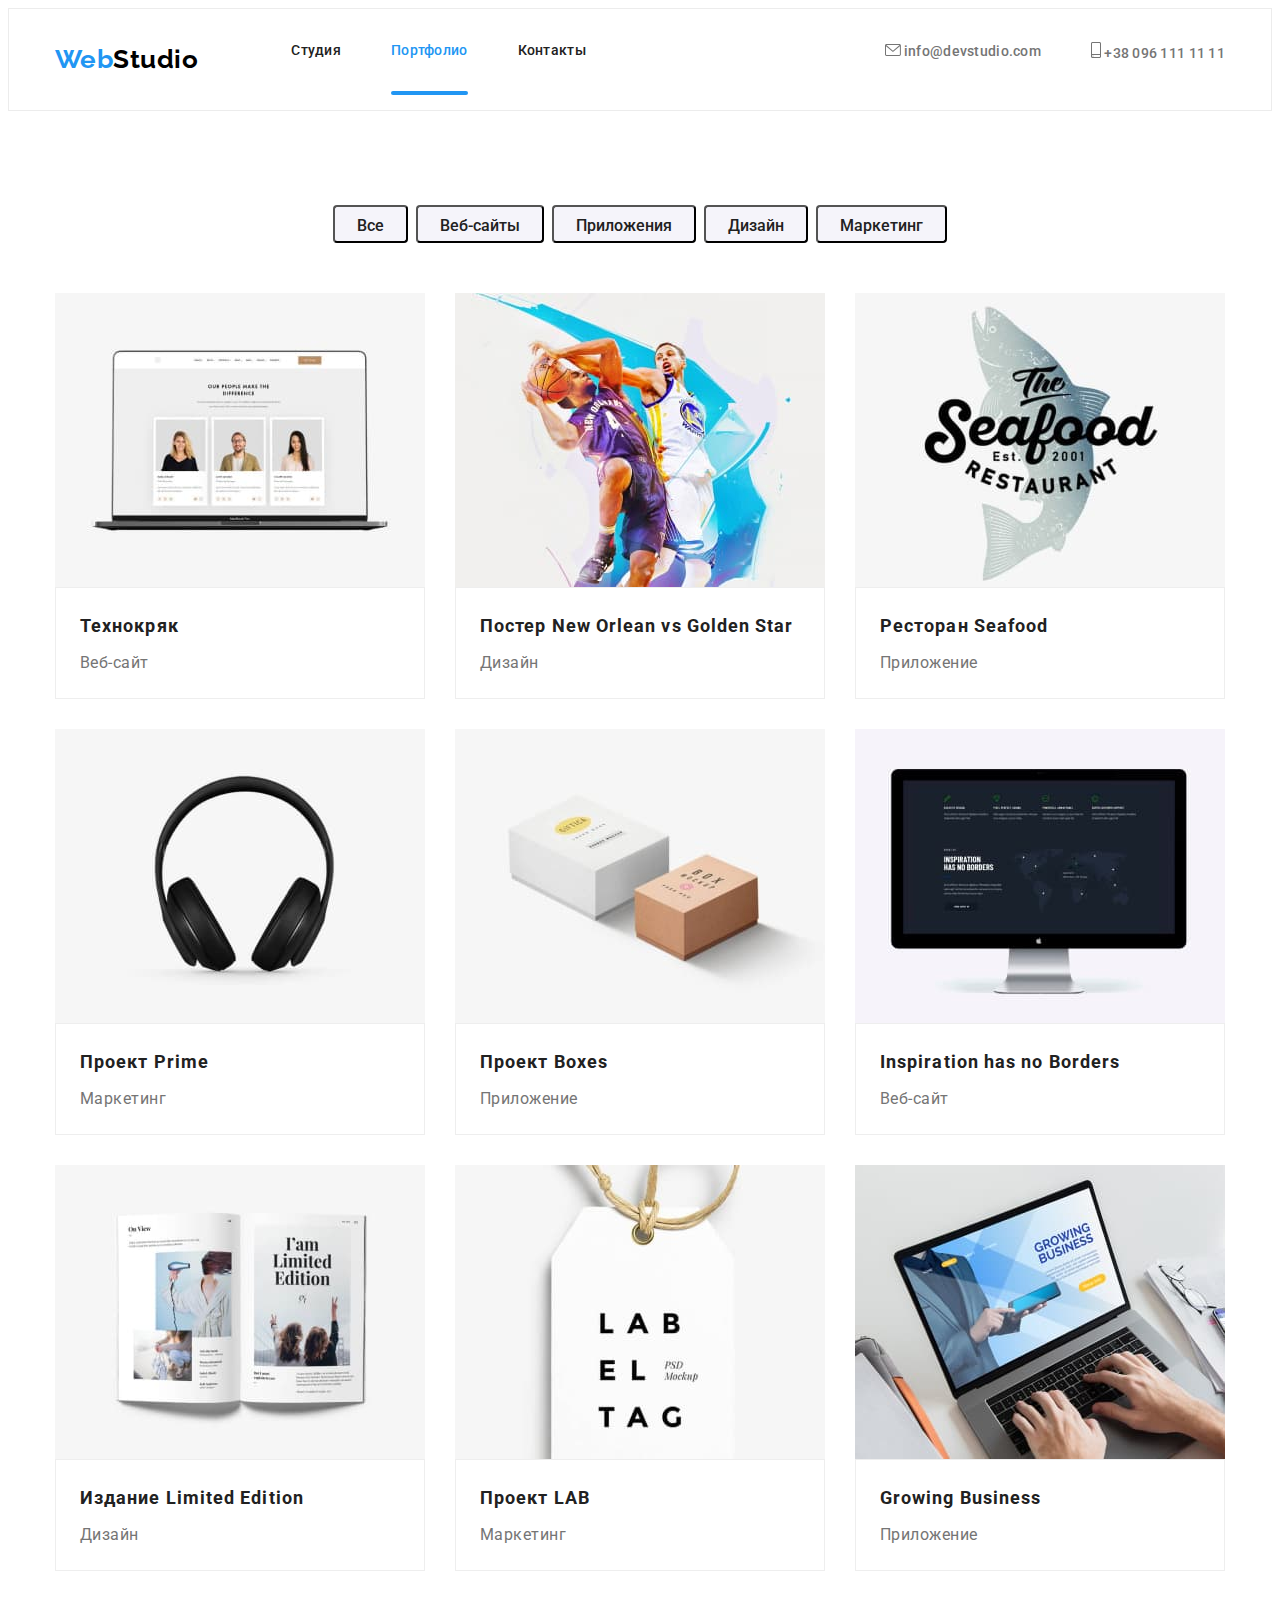
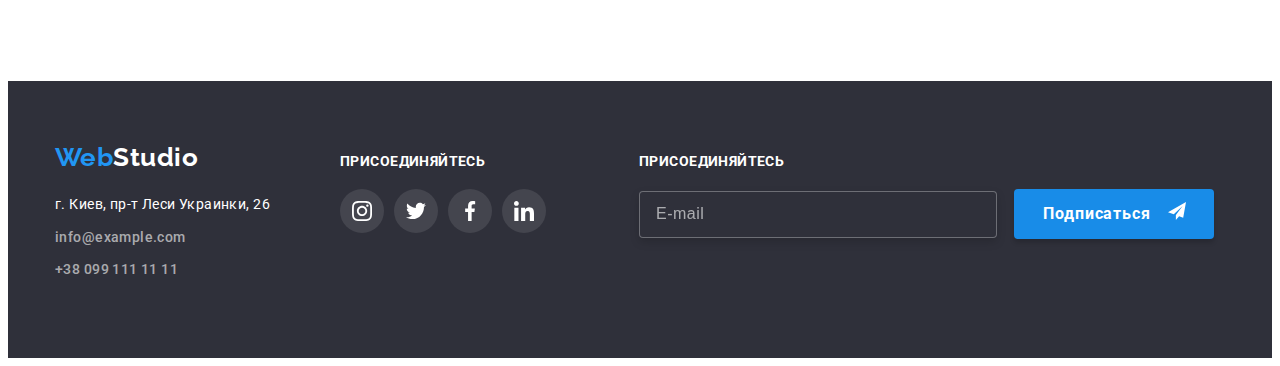
==== portfolio.html @ 5c4527e7 "Complete BEM" ====
<!DOCTYPE html>
<html lang="ru">

<head>
    <meta charset="UTF-8">
    <meta http-equiv="X-UA-Compatible" content="IE=edge">
    <meta name="viewport" content="width=device-width, initial-scale=1.0">
    <title>Shalamai homework</title>
    <link rel="preconnect" href="https://fonts.googleapis.com">
    <link rel="preconnect" href="https://fonts.gstatic.com" crossorigin>
    <link href="https://fonts.googleapis.com/css2?family=Raleway:wght@700&family=Roboto:wght@400;500;700;900&display=swap"
        rel="stylesheet">
    <link rel="stylesheet" href="https://cdnjs.cloudflare.com/ajax/libs/modern-normalize/1.1.0/modern-normalize.min.css"
        integrity="sha512-wpPYUAdjBVSE4KJnH1VR1HeZfpl1ub8YT/NKx4PuQ5NmX2tKuGu6U/JRp5y+Y8XG2tV+wKQpNHVUX03MfMFn9Q=="
        crossorigin="anonymous" referrerpolicy="no-referrer" />
    <link rel="stylesheet" href="./css/styles.css">
</head>

<body>

        <!-------------------------------------HEADER------------------------------------------>
    <header class="header">
        <div class="container main-nav">

            <a href="./index.html" class="logo">
                <span class="logo__accent">Web</span><span class="logo__second">Studio</span>
            </a>

            <nav class="navigation">
                <ul class="site-nav list">
                    <li class="site-nav__item"><a href="./index.html" class="site-nav__link">Студия</a></li>
                    <li class="site-nav__item"><a href="./portfolio.html" class="site-nav__link current">Портфолио</a></li>
                    <li class="site-nav__item"><a href="" class="site-nav__link">Контакты</a></li>
                </ul>
            </nav>

            <div class="contact-block">
                <ul class="contacts list">
                    <li class="site-nav__item">
                        <a href="mailto:info@devstudio.com" class="contacts__link">
                            <svg class="contacts__icon" width="16" height="12">
                                <use href="./images/icons.svg#icon-email"></use>
                            </svg>
                            info@devstudio.com
                        </a>
                    </li>
                    <li class="site-nav__item">
                        <a href="tel:+380961111111" class="contacts__link">
                            <svg class="contacts__icon" width="10" height="16">
                                <use href="./images/icons.svg#icon-smartphone"></use>
                            </svg>
                            +38 096 111 11 11
                        </a>
                    </li>
                </ul>
            </div>
        </div>
    </header>

    <main>

        <!-----------------------------------PORTFOLIO--------------------------------------->

        <section class="potfolio">
            <div class="container">

        <!-------------------------------------FILTER------------------------------------------>

                <h1 class="filter-title">Фильтр</h1>

                <ul class="filter list">
                    <li class="filter__item"><button type="button" class="filter__btn">Все</button></li>
                    <li class="filter__item"><button type="button" class="filter__btn">Веб-сайты</button></li>
                    <li class="filter__item"><button type="button" class="filter__btn">Приложения</button></li>
                    <li class="filter__item"><button type="button" class="filter__btn">Дизайн</button></li>
                    <li class="filter__item"><button type="button" class="filter__btn">Маркетинг</button></li>
                </ul>

        <!-----------------------------------PROJECTS-------------------------------------->

                <ul class="project list">
                    <li class="project-item">
                        <div class="project-item__thumb">
                            <img src="./images/techno.jpg" alt="Открытый ноутбук" width="370">
                            <p class="project-item__overlay">
                                Технокряк это современная площадка распространения коронавируса. Компании используют эту платформу для цифрового
                                шпионажа и атак на защищённые сервера конкурентов.
                            </p>
                        </div>
                        <div class="project-item__description">
                            <h2 class="project-item__title">Технокряк</h2>
                            <p class="project-item__name">Веб-сайт</p>
                        </div>
                    </li>
                    <li class="project-item">
                        <div class="project-item__thumb">
                            <a href="" class="project-link">
                                <img src="./images/neworlean.jpg" alt="Два человека играют в баскетбол" width="370">
                            </a>
                            <div class="project-item__overlay">
                                Технокряк это современная площадка распространения коронавируса. Компании используют эту платформу для
                                цифрового
                                шпионажа и атак на защищённые сервера конкурентов.
                            </div>
                        </div>
                        <div class="project-item__description">
                            <h2 class="project-item__title">Постер New Orlean vs Golden Star</h2>
                            <p class="project-item__name">Дизайн</p>
                        </div>
                    </li>
                    <li class="project-item">
                        <div class="project-item__thumb">
                            <a href="" class="project-link">
                                <img src="./images/seafood.jpg" alt="Логотип ресторана" width="370">
                            </a>
                            <div class="project-item__overlay">
                                Технокряк это современная площадка распространения коронавируса. Компании используют эту платформу для
                                цифрового
                                шпионажа и атак на защищённые сервера конкурентов.
                            </div>
                        </div>
                        <div class="project-item__description">
                            <h2 class="project-item__title">Ресторан Seafood</h2>
                            <p class="project-item__name">Приложение</p>
                        </div>
                    </li>
                    <li class="project-item">
                        <div class="project-item__thumb">
                            <a href="" class="project-link">
                                <img src="./images/prime.jpg" alt="Черные наушники" width="370">
                            </a>
                            <div class="project-item__overlay">
                                Технокряк это современная площадка распространения коронавируса. Компании используют эту платформу для
                                цифрового
                                шпионажа и атак на защищённые сервера конкурентов.
                            </div>
                        </div>
                        <div class="project-item__description">
                            <h2 class="project-item__title">Проект Prime</h2>
                            <p class="project-item__name">Маркетинг</p>
                        </div>
                    </li>
                    <li class="project-item">
                        <div class="project-item__thumb">
                            <a href="" class="project-link">
                                <img src="./images/boxes.jpg" alt="Две коробки" width="370">
                            </a>
                            <div class="project-item__overlay">
                                Технокряк это современная площадка распространения коронавируса. Компании используют эту платформу для
                                цифрового
                                шпионажа и атак на защищённые сервера конкурентов.
                            </div>
                        </div>
                        <div class="project-item__description">
                            <h2 class="project-item__title">Проект Boxes</h2>
                            <p class="project-item__name">Приложение</p>
                        </div>
                    </li>
                    <li class="project-item">
                        <div class="project-item__thumb">
                            <a href="" class="project-link">
                                <img src="./images/borders.jpg" alt="Экран монитора" width="370">
                            </a>
                            <div class="project-item__overlay">
                                Технокряк это современная площадка распространения коронавируса. Компании используют эту платформу для
                                цифрового
                                шпионажа и атак на защищённые сервера конкурентов.
                            </div>
                        </div>
                        <div class="project-item__description">
                            <h2 class="project-item__title">Inspiration has no Borders</h2>
                            <p class="project-item__name">Веб-сайт</p>
                        </div>
                    </li>
                    <li class="project-item">
                        <div class="project-item__thumb">
                            <a href="" class="project-link">
                                <img src="./images/edition.jpg" alt="Открытый журнал" width="370">
                            </a>
                            <div class="project-item__overlay">
                                Технокряк это современная площадка распространения коронавируса. Компании используют эту платформу для
                                цифрового
                                шпионажа и атак на защищённые сервера конкурентов.
                            </div>
                        </div>
                        <div class="project-item__description">
                            <h2 class="project-item__title">Издание Limited Edition</h2>
                            <p class="project-item__name">Дизайн</p>
                        </div>
                    </li>
                    <li class="project-item">
                        <div class="project-item__thumb">
                            <a href="" class="project-link">
                                <img src="./images/lab.jpg" alt="Бумажная бирка с логотипом" width="370">
                            </a>
                            <div class="project-item__overlay">
                                Технокряк это современная площадка распространения коронавируса. Компании используют эту платформу для
                                цифрового
                                шпионажа и атак на защищённые сервера конкурентов.
                            </div>
                        </div>
                        <div class="project-item__description">
                            <h2 class="project-item__title">Проект LAB</h2>
                            <p class="project-item__name">Маркетинг</p>
                        </div>
                    </li>
                    <li class="project-item">
                        <div class="project-item__thumb">
                            <a href="" class="project-link">
                                <img src="./images/business.jpg" alt="Человек набирает текст на ноутбуке" width="370">
                            </a>
                            <div class="project-item__overlay">
                                Технокряк это современная площадка распространения коронавируса. Компании используют эту платформу для
                                цифрового
                                шпионажа и атак на защищённые сервера конкурентов.
                            </div>
                        </div>
                        <div class="project-item__description">
                            <h2 class="project-item__title">Growing Business</h2>
                            <p class="project-item__name">Приложение</p>
                        </div>
                    </li>
                </ul>
            </div>
        </section>

    </main>

    <!-----------------------------------FOOTER--------------------------------------->

        <footer class="footer">

            <div class="container footer-box">
                <div>
                    <a href="./index.html" class="logo">
                        <span class="logo__accent">Web</span><span class="logo__footer">Studio</span>
                    </a>

                    <address>
                        <ul class="footer-nav list">
                            <li class="address-link">
                                <a href="г.Киев,пр-тЛесиУкраинки,26" class="link-office">г. Киев, пр-т Леси Украинки, 26</a>
                            </li>
                            <li class="address-link">
                                <a href="info@example.com" class="link-contact">info@example.com</a>
                            </li>
                            <li class="address-link">
                                <a href="+380991111111" class="link-contact">+38 099 111 11 11</a>
                            </li>
                        </ul>
                    </address>
                </div>

                <div class="footer-link">
                    <h4 class="footer-text">Присоединяйтесь</h4>
                    <ul class="footer-social list">
                        <li class="footer-social__item">
                            <a href="instagram" class="footer-social__link">
                                <svg class="icon-social" width="20" height="20">
                                    <use href="./images/icons.svg#icon-instagram"></use>
                                </svg>
                            </a>
                        </li>
                        <li class="footer-social__item">
                            <a href="twitter" class="footer-social__link">
                                <svg class="footer-icon-social" width="20" height="20">
                                    <use href="./images/icons.svg#icon-twitter"></use>
                                </svg>
                            </a>
                        </li>
                        <li class="footer-social__item">
                            <a href="facebook" class="footer-social__link">
                                <svg class="footer-icon-social" width="20" height="20">
                                    <use href="./images/icons.svg#icon-facebook"></use>
                                </svg>
                            </a>
                        </li>
                        <li class="footer-social__item">
                            <a href="linkedin" class="footer-social__link">
                                <svg class="footer-icon-social" width="20" height="20">
                                    <use href="./images/icons.svg#icon-linkedin"></use>
                                </svg>
                            </a>
                        </li>
                    </ul>
                </div>
                <div class="subscribe">
                    <h4 class="footer-text">Присоединяйтесь</h4>
                    <form class="footer-form">
                        <div class="footer-field">
                            <label class="footer-label" for="user-check-email"></label>
                            <div class="footer-input-wrapper">
                                <input type="text" class="footer-input" name="user-check-email" placeholder="E-mail" required
                                    minlength="5" title="" id="user-check-email">


                                <input type="submit" value="Подписаться" class="footer-btn" name="icon-footer">
                                <svg class="footer-icon" width="18" height="18">
                                    <use href="./images/icons.svg#icon-plane"></use>
                                </svg>
                            </div>
                        </div>
                    </form>
                </div>
            </div>
        </footer>
    </body>

    </html>
---- css/styles.css ----
:root {
    --primary-text-color: #757575;
    --title-text-color  : #212121;
    --accent-color      : #2196F3;
    --primary-bg-color  : #FFFFFF;
    --fill-color        : #2F303A;
    --logo-color-header : #000000;
    --logo-color-footer : #FFFFFF;
    --hero-text-color   : #FFFFFF;
    --button-text-color : #FFFFFF;
    --potfolio-bg-color : #F5F4FA;
}

a, a:visited {
    -webkit-transition: 1s ease-in-out;
       -moz-transition: 1s ease-in-out;
        -ms-transition: 1s ease-in-out;
         -o-transition: 1s ease-in-out;
            transition: 1s ease-in-out;
}

a:hover, a:active {
    -webkit-transition: 1s ease-in-out;
       -moz-transition: 1s ease-in-out;
        -ms-transition: 1s ease-in-out;
         -o-transition: 1s ease-in-out;
            transition: 1s ease-in-out;
}

html {
    box-sizing: border-box;
}

*,
*::before,
::after {
    box-sizing: inherit;
}

body {
    background-color: var(--primary-bg-color);
    color           : var(--primary-text-color);

    font-family   : Roboto, sans-serif;
    letter-spacing: 0.03em;
}

.container {
    width        : 1200px;
    padding-left : 15px;
    padding-right: 15px;
    margin-left  : auto;
    margin-right : auto;
}

.list {
    list-style   : none;
    margin-top   : 0;
}



.visually-hidden {
    position   : absolute;
    white-space: nowrap;
    width      : 1px;
    height     : 1px;
    overflow   : hidden;
    border     : 0;
    padding    : 0;
    clip       : rect(0 0 0 0);
    clip-path  : inset(50%);
    margin     : -1px;
}

/*---------------------------------LOGO------------------------------------*/

.logo {
    font-family    : Raleway, sans-serif;
    font-weight    : bold;
    font-size      : 26px;
    line-height    : 1.19;
    text-decoration: none;
}

.logo__accent {
    color: var(--accent-color);
}

.logo__second {
    color: var(--logo-color-header);
}

.logo__footer {
    color: var(--logo-color-footer);
}

/*---------------------------------HEADER-------------------------------------*/

.header {
    padding-top   : 24px;
    padding-bottom: 25px;

    border: 1px solid #ECECEC;
}

.main-nav {
    display    : flex;
    align-items: center;
}

.site-nav {
    display     : flex;
    padding-left: 93px;
}

.site-nav__item {
    position: relative;
}

.current::after {
    content : '';
    position: absolute;
    left    : 0;
    bottom  : -26px;

    display      : block;
    width        : 100%;
    height       : 4px;
    border-radius: 2px;

    background: var(--accent-color);
}

.current-link::after:hover,
.current-link::after:hover {
    background: #2196F3;
}
.site-nav__item:not(:last-child) {
    margin-right: 50px;
}

.site-nav .site-nav__link {
    display        : flex;
    padding-top    : 10px;
    padding-bottom : 10px;
    color          : var(--title-text-color);
    font-weight    : 500;
    font-size      : 14px;
    line-height    : 1.14;
    letter-spacing : 0.02em;
    text-decoration: none;

    transition: color 250ms cubic-bezier(0.4, 0, 0.2, 1);
}

.site-nav .site-nav__link:hover,
.site-nav .site-nav__link:focus {
    color: var(--accent-color);
}

.site-nav .site-nav__link.current {
    color: var(--accent-color);
}

.contact-block {
    display    : flex;
    margin-left: auto;
}

.contacts {
    display    : flex;
    margin-left: auto;
    align-items: center;
    justify-content: center;
}

.contacts .site-nav__item:not(:last-child) {
    margin-right: 50px;
}

.site-nav__item {
    position: relative;
}

.contacts,
.contacts__link,
.link-contact {
    color          : var(--primary-text-color);
    fill           : var(--primary-text-color);
    font-weight    : 500;
    font-size      : 14px;
    line-height    : 1.14;
    letter-spacing : 0.02em;
    text-decoration: none;

    transition: fill 250ms cubic-bezier(0.4, 0, 0.2, 1),
        color 250ms cubic-bezier(0.4, 0, 0.2, 1);
}

.contacts .contacts__link:hover,
.contacts .contacts__link:focus,
.footer-nav .link-contact:hover,
.footer-nav .link-contact:focus,
.footer-nav .link-office:hover,
.footer-nav .link-office:focus {
    color: var(--accent-color);
    fill : var(--accent-color);
}

.icontacts__icon {
    margin-right: 10px;
}

/*---------------------------------FOOTER-------------------------------------*/

.footer {
    background-color: var(--fill-color);
    padding-top     : 60px;
    padding-bottom  : 60px;
}

.footer-box {
    display    : flex;
    align-items: center;
    align-items: baseline;
}

.footer-nav {
    padding-top : 20px;
    padding-left: 0;
}

.footer-nav .address-link:not(:last-child) {
    margin-bottom: 9px;
}

.link-office {
    color          : var(--logo-color-footer);
    text-decoration: none;
    font-size      : 14px;
    line-height    : 1.71;
    letter-spacing : 0.03em;
    font-style     : normal;
}

.footer-nav .link-contact {
    color          : rgba(255, 255, 255, 0.6);
    text-decoration: none;
    font-size      : 14px;
    line-height    : 1.71;
    letter-spacing : 0.03em;
    font-style     : normal;
}

/* ------------------------------SOCIAL------------------------------------- */

.footer-link {
    margin-left: 70px;
}

.footer-text {
    font-size     : 14px;
    line-height   : 1.143;
    letter-spacing: 0.03em;
    text-transform: uppercase;
    margin-top    : 12px;
    margin-bottom : 20px;

    color: var(--hero-text-color);
}

.footer-social {
    display        : flex;
    justify-content: center;
    padding-left   : 0;
    margin-top     : 16px;
}

.footer-social__item:not(:last-child) {
    margin-right: 10px;
}

.footer-social .footer-social__link {
    display        : flex;
    height         : 44px;
    width          : 44px;
    border-radius  : 50%;
    align-items    : center;
    justify-content: center;
    fill           : var(--primary-bg-color);
    background     : rgba(255, 255, 255, 0.1);

    transition:
        background-color 250ms cubic-bezier(0.4, 0, 0.2, 1);
}

.footer-social .footer-social__link:hover,
.footer-social .footer-social__link:focus {
    background-color: var(--accent-color);
}

/* ------------------------------------------------------------------------- */

.subscribe {
    margin-left: 93px;
}

.footer-text {
    font-size     : 14px;
    line-height   : 1.143;
    letter-spacing: 0.03em;
    text-transform: uppercase;
    margin-top    : 12px;
    margin-bottom : 20px;

    color: var(--hero-text-color);
}

.footer-input-wrapper {
    position: relative;
}

.footer-input {
    width  : 358px;
    padding: 15px 16px;
    color  : var(--logo-color-footer);

    border       : 1px solid rgba(255, 255, 255, 0.3);
    box-sizing   : border-box;
    filter       : drop-shadow(0px 4px 4px rgba(0, 0, 0, 0.15));
    border-radius: 4px;

    background: var(--fill-color);
}

.footer-input::placeholder {
    font-size  : 16px;
    line-height: 1.25;

    align-items   : center;
    letter-spacing: 0.03em;

    color: rgba(255, 255, 255, 0.6);
}

.footer-icon {
    position: absolute;
    top     : 13px;
    right   : 28px;
}

.footer-btn {
    color           : var(--button-text-color);
    background-color: #188CE8;
    cursor          : pointer;
    font-family     : inherit;
    margin-left     : 12px;
    padding-left    : 29px;
    padding-right   : 62px;

    font-weight   : bold;
    font-size     : 16px;
    line-height   : 1.87;
    letter-spacing: 0.06em;

    width        : 200px;
    height       : 50px;
    box-shadow   : 0px 4px 4px rgba(0, 0, 0, 0.15);
    border-radius: 4px;
    border       : none;

    transition: color 250ms cubic-bezier(0.4, 0, 0.2, 1);
}

/* ---------------------------MODAL------------------------------------ */

.modal-section {
    position : absolute;
    top      : 50%;
    left     : 50%;
    transform: translate(-50%, -50%);

    height : 581px;
    width  : 528px;
    padding: 40px;

    box-shadow:
        0px 1px 3px rgba(0, 0, 0, 0.12),
        0px 1px 1px rgba(0, 0, 0, 0.14),
        0px 2px 1px rgba(0, 0, 0, 0.2);
    border-radius: 4px;

    background-color: var(--primary-bg-color);
}

.modal-close {
    position        : absolute;
    display         : flex;
    justify-content : center;
    align-items     : center;
    top             : 10px;
    right           : 10px;
    border          : 1px solid #999999;
    border-radius   : 50%;
    background-color: transparent;
    width           : 30px;
    height          : 30px;
    cursor          : pointer;

    -webkit-transition: 1s ease-in-out;
    -moz-transition   : 1s ease-in-out;
    -ms-transition    : 1s ease-in-out;
    -o-transition     : 1s ease-in-out;
    transition        : 1s ease-in-out;
}

.modal-close:hover .modal-close__icon {
    fill              : var(--accent-color);
    -webkit-transition: 250ms ease-in-out;
    -moz-transition   : 250ms ease-in-out;
    -ms-transition    : 250ms ease-in-out;
    -o-transition     : 250ms ease-in-out;
    transition        : 250ms ease-in-out;
}

.modal-close__icon {
    fill              : var(--logo-color-header);
    -webkit-transition: 250ms ease-in-out;
    -moz-transition   : 250ms ease-in-out;
    -ms-transition    : 250ms ease-in-out;
    -o-transition     : 250ms ease-in-out;
    transition        : 250ms ease-in-out;
}

.modal-title {
    font-weight   : bold;
    font-size     : 20px;
    line-height   : 1.15;
    text-align    : center;
    letter-spacing: 0.03em;
    margin        : 0 0 12px 0;

    color: var(--title-text-color);
}

.modal {
    margin-bottom: 10px;
}

.modal__label {
    display      : block;
    margin-bottom: 4px;

    font-size     : 12px;
    line-height   : 1.17;
    letter-spacing: 0.01em;
    color         : var(--primary-text-color);
}

.modal__wrapper {
    position: relative;
}

.modal__input {
    width        : 100%;
    height       : 40px;
    padding-left : 42px;
    padding-right: 10px;

    border       : 1px solid rgba(33, 33, 33, 0.2);
    box-sizing   : border-box;
    border-radius: 4px;

    background-color: transparent;

    cursor: pointer;
}

.modal__input::placeholder {
    font-size     : 12px;
    line-height   : 1.17;
    letter-spacing: 0.01em;
    color         : rgba(117, 117, 117, 0.5);
}

.modal__input:focus {
    border-color: var(--accent-color);
}

.modal__input:focus+.modal__icon {
    fill: var(--accent-color);
}

.modal__icon {
    position : absolute;
    left     : 12px;
    top      : 50%;
    transform: translateY(-50%);
    fill     : var(--title-text-color);
    cursor   : pointer;
}

.modal__textarea {
    width  : 100%;
    height : 120px;
    padding: 12px 16px;
    resize : none;
    outline: none;

    border       : 1px solid rgba(33, 33, 33, 0.2);
    border-radius: 4px;
}

.modal__check {
    position: relative;
    display : block;
    width   : 0;
    height  : 0;
}

.modal__check::before {
    content : '';
    position: absolute;
    width   : 20px;
    height  : 20px;
    display : block;
    cursor  : pointer;

    border       : 1px solid #888888;
    border-radius: 3px;
}

.modal__check:checked::before {
    background: #2196F3 url(../images/checked.svg) center no-repeat;

}

.mmodal__check:checked+.modal__text span {
    background-color: var(--accent-color);
    border          : none;
}

.modal__check:checked+.modal__text svg {
    fill: #ffffff;
}

.modal__text {
    cursor     : pointer;
    font-size  : 14px;
    line-height: 1.71px;

    letter-spacing: 0.03em;

    color: var(--primary-text-color);
}

.modal__text {
    position    : relative;
    display     : block;
    line-height : 20px;
    padding-left: 40px;
    font-size   : 14px;
    color       : #999999;
}

.modal__text span {
    width          : 15px;
    height         : 15px;
    border         : 2px solid #303030;
    border-radius  : 2px;
    margin-right   : 5px;
    display        : flex;
    align-items    : center;
    justify-content: center;
}

.modal__agreement {
    color                : var(--accent-color);
    text-decoration-color: none;
}

.check-btn {
    margin-top: 16px;
}

/* -----------------------------------HERO---------------------------------------*/

.hero {
    background-color: var(--fill-color);
    align-items     : center;
    justify-items   : center;
    padding-top     : 200px;
    padding-bottom  : 200px;
}

.main-background {
    height      : 600px;
    max-width   : 1600px;
    margin-right: auto;
    margin-left : auto;

    background-repeat  : no-repeat;
    background-position: center;
    background-size    : cover;
    background-image   : linear-gradient(rgba(47, 48, 58, 0.4),
            rgba(47, 48, 58, 0.4)), url(../images/hero.jpg);
}

.hero-title {
    text-align   : center;
    margin-top   : 0;
    margin-bottom: 30px;
    margin-left  : auto;
    margin-right : auto;
    max-width    : 696px;


    color         : var(--hero-text-color);
    font-weight   : 900;
    font-size     : 44px;
    line-height   : 1.36;
    letter-spacing: 0.06em;
    text-transform: uppercase;
}

.main-btn {
    display         : flex;
    justify-content : center;
    align-items     : center;
    color           : var(--button-text-color);
    background-color: #188CE8;
    cursor          : pointer;
    font-family     : inherit;

    margin: 0 auto;


    font-weight   : bold;
    font-size     : 16px;
    line-height   : 1.87;
    letter-spacing: 0.06em;

    width        : 200px;
    height       : 50px;
    box-shadow   : 0px 4px 4px rgba(0, 0, 0, 0.15);
    border-radius: 4px;
    border       : none;

    transition:
        color 250ms cubic-bezier(0.4, 0, 0.2, 1);
}

.hero .main-btn:hover,
.hero .main-btn:focus {
    color: var(--primary-bg-color);
}

.backdrop {
    position        : fixed;
    top             : 0;
    left            : 0;
    width           : 100%;
    height          : 100%;
    background-color: rgba(0, 0, 0, 0.2);

    opacity   : 1;
    transition: opacity 250ms cubic-bezier(0.4, 0, 0.2, 1);
}

.backdrop.is-hidden {
    opacity       : 0;
    pointer-events: none;
}

/* --------------------------FEATURES-----------------------------------*/

.featurs {
    padding-top: 94px;
}

.feature {
    display     : flex;
    padding-left: 0;
}

.feature__list {
    width: 270px;
}

.feature__list:not(:last-child) {
    margin-right: 30px;
}

.feature__link {
    display        : flex;
    align-items    : center;
    justify-content: center;
    margin-bottom  : 30px;
    background     : #F5F4FA;
    border-radius  : 4px;
    height         : 120px;
    width          : 270px;
}

.feature__icon {
    height: 70px;
    width : 70px;
}

.featur-title {
    margin-top    : 0;
    margin-bottom : 10px;
    color         : var(--title-text-color);
    font-weight   : bold;
    font-size     : 14px;
    line-height   : 1.14;
    text-transform: uppercase;
}

.featur-text {
    font-size     : 14px;
    line-height   : 1.71;
    letter-spacing: 0.03em;
    color         : var(--primary-text-color);
}

/*-------------------------------WORKS---------------------------------*/

.main-project {
    padding-top   : 94px;
    padding-bottom: 94px;
}

.section-title {
    color      : var(--title-text-color);
    font-weight: bold;
    font-size  : 36px;
    line-height: 1.16;
    margin-top   : 0;
    margin-bottom: 50px;
    text-align : center;
}

.works {
    display        : flex;
    justify-content: center;
    padding-left   : 0;
    padding-right  : 0;
    margin-right   : 0;
}

.works__link {
    position   : relative;
    align-items: center;
}

.works .works__link:not(:last-child) {
    margin-right: 30px;
}

.works__text {
    position: absolute;
    width   : 100%;
    height  : 70px;
    left    : 0;
    bottom  : 0;

    background: rgba(47, 48, 58, 0.8);
}

.works__text__title {
    font-weight  : bold;
    font-size    : 14px;
    line-height  : 1.142;
    letter-spacing: 0.03em;
    text-align   : center;
    margin-top   : 27px;
    margin-bottom: 27px;

    text-transform: uppercase;
    color: var(--logo-color-footer);
}

/*-------------------------------TEAM------------------------------------*/

.team-section {
    background-color: var(--potfolio-bg-color);
    padding-top     : 94px;
    padding-bottom  : 94px;
}

.team-title {
    color        : var(--title-text-color);
    font-weight  : bold;
    font-size    : 36px;
    line-height  : 1.16;
    text-align   : center;
    margin-top   : 0;
    margin-bottom: 50px;
}

.team {
    display        : flex;
    justify-content: center;
    padding-left   : 0;
    padding-right  : 0;
    margin-left    : 0;
    margin-right   : 0;
}

.team__member {
    background-color: var(--primary-bg-color);
    box-shadow      : 0px 1px 3px rgba(0, 0, 0, 0.12),
        0px 1px 1px rgba(0, 0, 0, 0.14),
        0px 2px 1px rgba(0, 0, 0, 0.2);
    border-radius: 0px 0px 4px 4px;
}

.team__item {
    text-align    : center;
    padding-top   : 30px;
    padding-bottom: 30px;
}

.team .team__member:not(:last-child) {
    margin-right: 30px;
}

.name {
    margin-top   : 0;
    margin-bottom: 10px;


    color      : var(--title-text-color);
    font-weight: 500;
    font-size  : 16px;
    line-height: 1.87;
}

.position {
    padding-bottom: 0;
    margin-top    : 0;
    margin-bottom : 0;
    color         : var(--primary-text-color);
    font-size     : 16px;
    line-height   : 1.87;
}

/* ----------------------------SOCIAL LINK------------------------------ */

.social {
    display        : flex;
    justify-content: center;
    padding-left   : 0;
    margin-top     : 16px;
}

.social .social-item__link {
    display        : flex;
    height         : 44px;
    width          : 44px;
    border-radius  : 50%;
    align-items    : center;
    justify-content: center;
    fill           : #AFB1B8;

    transition: fill 250ms cubic-bezier(0.4, 0, 0.2, 1),
        background-color 250ms cubic-bezier(0.4, 0, 0.2, 1);
}

.social-item:not(:last-child) {
    margin-right: 10px;
}


.social .social-item__link:hover,
.social .social-item__link:focus {
    background-color: var(--accent-color);
    fill            : var(--primary-bg-color);

    opacity: 1;
}

/*--------------------------------CLIENTS---------------------------------*/

.client-section {
    padding-top   : 94px;
    padding-bottom: 94px;
}

.client-list {
    display        : flex;
    justify-content: center;
    padding-left   : 0;
    margin-top     : 16px;
}

.client-list__item:not(:last-child) {
    margin-right: 30px;
}

.client-list__link {
    display        : flex;
    height         : 92px;
    width          : 170px;
    border         : 1px solid #AFB1B8;
    box-sizing     : border-box;
    border-radius  : 4px;
    align-items    : center;
    justify-content: center;
    fill           : #AFB1B8;

    transition:
        fill 250ms cubic-bezier(0.4, 0, 0.2, 1);
}

.client-list .client-list__link:hover,
.client-list .client-list__link:focus {
    fill: var(--accent-color);
}







/*--------------------------PORTFOLIO----------------------------*/

.potfolio {
    padding-top   : 94px;
    padding-bottom: 94px;
}

/*--------------------------FILTER----------------------------*/

.filter-title {
    position   : absolute;
    white-space: nowrap;
    width      : 1px;
    height     : 1px;
    overflow   : hidden;
    border     : 0;
    padding    : 0;
    clip       : rect(0 0 0 0);
    clip-path  : inset(50%);
    margin     : -1px;
}

.filter {
    display        : flex;
    padding-left   : 0;
    justify-content: center;
    margin-bottom  : 50px;

    transition: fill 250ms cubic-bezier(0.4, 0, 0.2, 1),
        background-color 250ms cubic-bezier(0.4, 0, 0.2, 1);
}

.filter .filter__btn:hover,
.filter .filter__btn:focus {
    color           : var(--button-text-color);
    background-color: var(--accent-color);
}

.filter__item:not(:last-child) {
    margin-right: 8px;
}

.filter__btn {
    color           : var(--title-text-color);
    background-color: var(--potfolio-bg-color);
    cursor          : pointer;
    font-family     : inherit;
    font-weight     : 500;
    font-size       : 16px;
    line-height     : 1.62;

    min-width: 73px;
    height   : 38px;
    padding  : 6px 22px;

    border-radius: 4px;

    transition: box-shadow 250ms cubic-bezier(0.4, 0, 0.2, 1),
        background-color 250ms cubic-bezier(0.4, 0, 0.2, 1);
}

.filter__btn:hover {
    box-shadow: 0px 3px 1px rgba(0, 0, 0, 0.1),
        0px 1px 2px rgba(0, 0, 0, 0.08),
        0px 2px 2px rgba(0, 0, 0, 0.12);
    border-radius: 4px;
}



/*-----------------------------PROJECTS---------------------------------*/

.project {
    display     : flex;
    flex-wrap   : wrap;
    padding-left: 0;
}

.project-item {
    width        : 370px;
    margin-right : 30px;
    margin-bottom: 30px;

    transition: box-shadow 250ms cubic-bezier(0.4, 0, 0.2, 1),
        background-color 250ms cubic-bezier(0.4, 0, 0.2, 1);
}

.project-item__thumb {
    position: relative;
    overflow: hidden;
}

.project-item:hover .project-item__overlay {
    transform : translateY(0);
    background: rgba(33, 150, 243, 0.9);
    opacity   : 1;
}

.project-item:hover {
    background: #FFFFFF;
    border    : -1px solid #EEEEEE;
    box-sizing: border-box;
    box-shadow:
        0px 1px 1px rgba(0, 0, 0, 0.12),
        0px 4px 4px rgba(0, 0, 0, 0.06),
        1px 4px 6px rgba(0, 0, 0, 0.16);
}

.project-item:nth-child(3n) {
    margin-right: 0;
}

.project-item:nth-last-child(-n+3) {
    margin-bottom: 0;
}

img {
    display: block;
}

.project-item__overlay {
    font-size  : 18px;
    line-height: 1.56;

    letter-spacing: 0.03em;
    color         : var(--hero-text-color);
    padding       : 63px 24px;

    position: absolute;
    width   : 100%;
    top     : 0;
    left    : 0;

    margin    : 0;
    transform : translateY(100%);
    transition: 250ms cubic-bezier(0.4, 0, 0.2, 1);
    ;
    background: rgba(33, 150, 243, 0.9);
    opacity   : 0;
}

.project-item__description {
    padding: 20px 24px;
    margin : 0;

    border    : 1px solid #EEEEEE;
    background: var(--primary-bg-color);
}

.project-item__title {
    color         : var(--title-text-color);
    font-weight   : bold;
    font-size     : 18px;
    line-height   : 2;
    letter-spacing: 0.06em;

    margin-top   : 0;
    margin-bottom: 4px;
}

.project-item__name {
    color        : var(--primary-text-color);
    font-size    : 16px;
    line-height  : 1.87;
    margin-top   : 0;
    margin-bottom: 0;
}
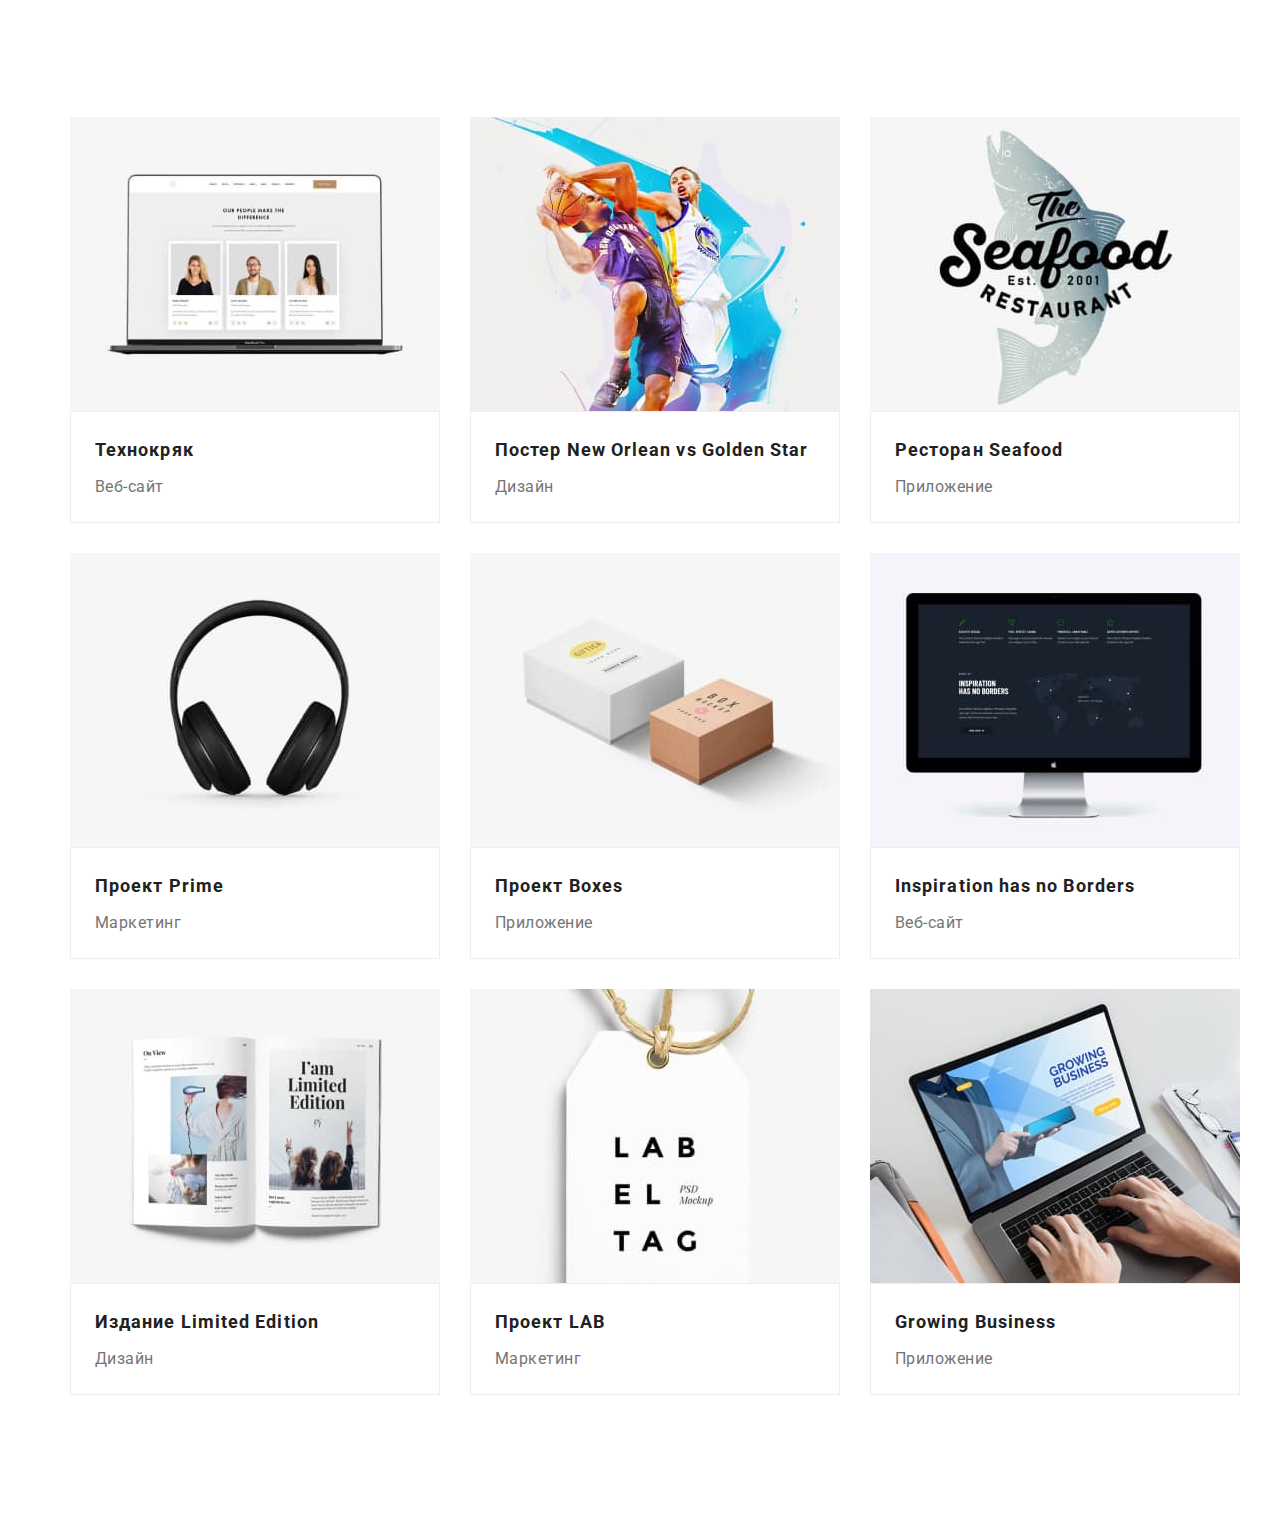
==== commit b8cca616: "Portfolio complete" ====
--- a/portfolio.html
+++ b/portfolio.html
@@ -13,13 +13,14 @@
     <link rel="stylesheet" href="https://cdnjs.cloudflare.com/ajax/libs/modern-normalize/1.1.0/modern-normalize.min.css"
         integrity="sha512-wpPYUAdjBVSE4KJnH1VR1HeZfpl1ub8YT/NKx4PuQ5NmX2tKuGu6U/JRp5y+Y8XG2tV+wKQpNHVUX03MfMFn9Q=="
         crossorigin="anonymous" referrerpolicy="no-referrer" />
-    <link rel="stylesheet" href="./css/styles.css">
+    <!-- <link rel="stylesheet" href="./css/styles.css"> -->
+    <link rel="stylesheet" href="./css/main.min.css">
 </head>
 
 <body>
 
         <!-------------------------------------HEADER------------------------------------------>
-    <header class="header">
+    <!-- <header class="header">
         <div class="container main-nav">
 
             <a href="./index.html" class="logo">
@@ -55,7 +56,7 @@
                 </ul>
             </div>
         </div>
-    </header>
+    </header> -->
 
     <main>
 
@@ -66,7 +67,7 @@
 
         <!-------------------------------------FILTER------------------------------------------>
 
-                <h1 class="filter-title">Фильтр</h1>
+                <!-- <h1 class="filter-title">Фильтр</h1>
 
                 <ul class="filter list">
                     <li class="filter__item"><button type="button" class="filter__btn">Все</button></li>
@@ -74,7 +75,7 @@
                     <li class="filter__item"><button type="button" class="filter__btn">Приложения</button></li>
                     <li class="filter__item"><button type="button" class="filter__btn">Дизайн</button></li>
                     <li class="filter__item"><button type="button" class="filter__btn">Маркетинг</button></li>
-                </ul>
+                </ul> -->
 
         <!-----------------------------------PROJECTS-------------------------------------->
 
@@ -228,7 +229,7 @@
 
     <!-----------------------------------FOOTER--------------------------------------->
 
-        <footer class="footer">
+        <!-- <footer class="footer">
 
             <div class="container footer-box">
                 <div>
@@ -303,7 +304,7 @@
                     </form>
                 </div>
             </div>
-        </footer>
+        </footer> -->
     </body>
 
     </html>--- a/css/styles.css
+++ b/css/styles.css
@@ -1,1095 +1,50 @@
-:root {
-    --primary-text-color: #757575;
-    --title-text-color  : #212121;
-    --accent-color      : #2196F3;
-    --primary-bg-color  : #FFFFFF;
-    --fill-color        : #2F303A;
-    --logo-color-header : #000000;
-    --logo-color-footer : #FFFFFF;
-    --hero-text-color   : #FFFFFF;
-    --button-text-color : #FFFFFF;
-    --potfolio-bg-color : #F5F4FA;
-}
 
-a, a:visited {
-    -webkit-transition: 1s ease-in-out;
-       -moz-transition: 1s ease-in-out;
-        -ms-transition: 1s ease-in-out;
-         -o-transition: 1s ease-in-out;
-            transition: 1s ease-in-out;
-}
 
-a:hover, a:active {
-    -webkit-transition: 1s ease-in-out;
-       -moz-transition: 1s ease-in-out;
-        -ms-transition: 1s ease-in-out;
-         -o-transition: 1s ease-in-out;
-            transition: 1s ease-in-out;
-}
-
-html {
-    box-sizing: border-box;
-}
-
-*,
-*::before,
-::after {
-    box-sizing: inherit;
-}
-
-body {
-    background-color: var(--primary-bg-color);
-    color           : var(--primary-text-color);
-
-    font-family   : Roboto, sans-serif;
-    letter-spacing: 0.03em;
-}
-
-.container {
-    width        : 1200px;
-    padding-left : 15px;
-    padding-right: 15px;
-    margin-left  : auto;
-    margin-right : auto;
-}
-
-.list {
-    list-style   : none;
-    margin-top   : 0;
-}
+/*---------------------------------LOGO------------------------------------*/
 
 
 
-.visually-hidden {
-    position   : absolute;
-    white-space: nowrap;
-    width      : 1px;
-    height     : 1px;
-    overflow   : hidden;
-    border     : 0;
-    padding    : 0;
-    clip       : rect(0 0 0 0);
-    clip-path  : inset(50%);
-    margin     : -1px;
-}
-
-/*---------------------------------LOGO------------------------------------*/
-
-.logo {
-    font-family    : Raleway, sans-serif;
-    font-weight    : bold;
-    font-size      : 26px;
-    line-height    : 1.19;
-    text-decoration: none;
-}
-
-.logo__accent {
-    color: var(--accent-color);
-}
-
-.logo__second {
-    color: var(--logo-color-header);
-}
-
-.logo__footer {
-    color: var(--logo-color-footer);
-}
-
 /*---------------------------------HEADER-------------------------------------*/
 
-.header {
-    padding-top   : 24px;
-    padding-bottom: 25px;
 
-    border: 1px solid #ECECEC;
-}
-
-.main-nav {
-    display    : flex;
-    align-items: center;
-}
-
-.site-nav {
-    display     : flex;
-    padding-left: 93px;
-}
-
-.site-nav__item {
-    position: relative;
-}
-
-.current::after {
-    content : '';
-    position: absolute;
-    left    : 0;
-    bottom  : -26px;
-
-    display      : block;
-    width        : 100%;
-    height       : 4px;
-    border-radius: 2px;
-
-    background: var(--accent-color);
-}
-
-.current-link::after:hover,
-.current-link::after:hover {
-    background: #2196F3;
-}
-.site-nav__item:not(:last-child) {
-    margin-right: 50px;
-}
-
-.site-nav .site-nav__link {
-    display        : flex;
-    padding-top    : 10px;
-    padding-bottom : 10px;
-    color          : var(--title-text-color);
-    font-weight    : 500;
-    font-size      : 14px;
-    line-height    : 1.14;
-    letter-spacing : 0.02em;
-    text-decoration: none;
-
-    transition: color 250ms cubic-bezier(0.4, 0, 0.2, 1);
-}
-
-.site-nav .site-nav__link:hover,
-.site-nav .site-nav__link:focus {
-    color: var(--accent-color);
-}
-
-.site-nav .site-nav__link.current {
-    color: var(--accent-color);
-}
-
-.contact-block {
-    display    : flex;
-    margin-left: auto;
-}
-
-.contacts {
-    display    : flex;
-    margin-left: auto;
-    align-items: center;
-    justify-content: center;
-}
-
-.contacts .site-nav__item:not(:last-child) {
-    margin-right: 50px;
-}
-
-.site-nav__item {
-    position: relative;
-}
-
-.contacts,
-.contacts__link,
-.link-contact {
-    color          : var(--primary-text-color);
-    fill           : var(--primary-text-color);
-    font-weight    : 500;
-    font-size      : 14px;
-    line-height    : 1.14;
-    letter-spacing : 0.02em;
-    text-decoration: none;
-
-    transition: fill 250ms cubic-bezier(0.4, 0, 0.2, 1),
-        color 250ms cubic-bezier(0.4, 0, 0.2, 1);
-}
-
-.contacts .contacts__link:hover,
-.contacts .contacts__link:focus,
-.footer-nav .link-contact:hover,
-.footer-nav .link-contact:focus,
-.footer-nav .link-office:hover,
-.footer-nav .link-office:focus {
-    color: var(--accent-color);
-    fill : var(--accent-color);
-}
-
-.icontacts__icon {
-    margin-right: 10px;
-}
 
 /*---------------------------------FOOTER-------------------------------------*/
 
-.footer {
-    background-color: var(--fill-color);
-    padding-top     : 60px;
-    padding-bottom  : 60px;
-}
 
-.footer-box {
-    display    : flex;
-    align-items: center;
-    align-items: baseline;
-}
-
-.footer-nav {
-    padding-top : 20px;
-    padding-left: 0;
-}
-
-.footer-nav .address-link:not(:last-child) {
-    margin-bottom: 9px;
-}
-
-.link-office {
-    color          : var(--logo-color-footer);
-    text-decoration: none;
-    font-size      : 14px;
-    line-height    : 1.71;
-    letter-spacing : 0.03em;
-    font-style     : normal;
-}
-
-.footer-nav .link-contact {
-    color          : rgba(255, 255, 255, 0.6);
-    text-decoration: none;
-    font-size      : 14px;
-    line-height    : 1.71;
-    letter-spacing : 0.03em;
-    font-style     : normal;
-}
-
-/* ------------------------------SOCIAL------------------------------------- */
-
-.footer-link {
-    margin-left: 70px;
-}
-
-.footer-text {
-    font-size     : 14px;
-    line-height   : 1.143;
-    letter-spacing: 0.03em;
-    text-transform: uppercase;
-    margin-top    : 12px;
-    margin-bottom : 20px;
-
-    color: var(--hero-text-color);
-}
-
-.footer-social {
-    display        : flex;
-    justify-content: center;
-    padding-left   : 0;
-    margin-top     : 16px;
-}
-
-.footer-social__item:not(:last-child) {
-    margin-right: 10px;
-}
-
-.footer-social .footer-social__link {
-    display        : flex;
-    height         : 44px;
-    width          : 44px;
-    border-radius  : 50%;
-    align-items    : center;
-    justify-content: center;
-    fill           : var(--primary-bg-color);
-    background     : rgba(255, 255, 255, 0.1);
-
-    transition:
-        background-color 250ms cubic-bezier(0.4, 0, 0.2, 1);
-}
-
-.footer-social .footer-social__link:hover,
-.footer-social .footer-social__link:focus {
-    background-color: var(--accent-color);
-}
-
-/* ------------------------------------------------------------------------- */
-
-.subscribe {
-    margin-left: 93px;
-}
-
-.footer-text {
-    font-size     : 14px;
-    line-height   : 1.143;
-    letter-spacing: 0.03em;
-    text-transform: uppercase;
-    margin-top    : 12px;
-    margin-bottom : 20px;
-
-    color: var(--hero-text-color);
-}
-
-.footer-input-wrapper {
-    position: relative;
-}
-
-.footer-input {
-    width  : 358px;
-    padding: 15px 16px;
-    color  : var(--logo-color-footer);
-
-    border       : 1px solid rgba(255, 255, 255, 0.3);
-    box-sizing   : border-box;
-    filter       : drop-shadow(0px 4px 4px rgba(0, 0, 0, 0.15));
-    border-radius: 4px;
-
-    background: var(--fill-color);
-}
-
-.footer-input::placeholder {
-    font-size  : 16px;
-    line-height: 1.25;
-
-    align-items   : center;
-    letter-spacing: 0.03em;
-
-    color: rgba(255, 255, 255, 0.6);
-}
-
-.footer-icon {
-    position: absolute;
-    top     : 13px;
-    right   : 28px;
-}
-
-.footer-btn {
-    color           : var(--button-text-color);
-    background-color: #188CE8;
-    cursor          : pointer;
-    font-family     : inherit;
-    margin-left     : 12px;
-    padding-left    : 29px;
-    padding-right   : 62px;
-
-    font-weight   : bold;
-    font-size     : 16px;
-    line-height   : 1.87;
-    letter-spacing: 0.06em;
-
-    width        : 200px;
-    height       : 50px;
-    box-shadow   : 0px 4px 4px rgba(0, 0, 0, 0.15);
-    border-radius: 4px;
-    border       : none;
-
-    transition: color 250ms cubic-bezier(0.4, 0, 0.2, 1);
-}
 
 /* ---------------------------MODAL------------------------------------ */
 
-.modal-section {
-    position : absolute;
-    top      : 50%;
-    left     : 50%;
-    transform: translate(-50%, -50%);
-
-    height : 581px;
-    width  : 528px;
-    padding: 40px;
-
-    box-shadow:
-        0px 1px 3px rgba(0, 0, 0, 0.12),
-        0px 1px 1px rgba(0, 0, 0, 0.14),
-        0px 2px 1px rgba(0, 0, 0, 0.2);
-    border-radius: 4px;
-
-    background-color: var(--primary-bg-color);
-}
-
-.modal-close {
-    position        : absolute;
-    display         : flex;
-    justify-content : center;
-    align-items     : center;
-    top             : 10px;
-    right           : 10px;
-    border          : 1px solid #999999;
-    border-radius   : 50%;
-    background-color: transparent;
-    width           : 30px;
-    height          : 30px;
-    cursor          : pointer;
-
-    -webkit-transition: 1s ease-in-out;
-    -moz-transition   : 1s ease-in-out;
-    -ms-transition    : 1s ease-in-out;
-    -o-transition     : 1s ease-in-out;
-    transition        : 1s ease-in-out;
-}
-
-.modal-close:hover .modal-close__icon {
-    fill              : var(--accent-color);
-    -webkit-transition: 250ms ease-in-out;
-    -moz-transition   : 250ms ease-in-out;
-    -ms-transition    : 250ms ease-in-out;
-    -o-transition     : 250ms ease-in-out;
-    transition        : 250ms ease-in-out;
-}
-
-.modal-close__icon {
-    fill              : var(--logo-color-header);
-    -webkit-transition: 250ms ease-in-out;
-    -moz-transition   : 250ms ease-in-out;
-    -ms-transition    : 250ms ease-in-out;
-    -o-transition     : 250ms ease-in-out;
-    transition        : 250ms ease-in-out;
-}
-
-.modal-title {
-    font-weight   : bold;
-    font-size     : 20px;
-    line-height   : 1.15;
-    text-align    : center;
-    letter-spacing: 0.03em;
-    margin        : 0 0 12px 0;
-
-    color: var(--title-text-color);
-}
-
-.modal {
-    margin-bottom: 10px;
-}
-
-.modal__label {
-    display      : block;
-    margin-bottom: 4px;
-
-    font-size     : 12px;
-    line-height   : 1.17;
-    letter-spacing: 0.01em;
-    color         : var(--primary-text-color);
-}
-
-.modal__wrapper {
-    position: relative;
-}
-
-.modal__input {
-    width        : 100%;
-    height       : 40px;
-    padding-left : 42px;
-    padding-right: 10px;
-
-    border       : 1px solid rgba(33, 33, 33, 0.2);
-    box-sizing   : border-box;
-    border-radius: 4px;
-
-    background-color: transparent;
-
-    cursor: pointer;
-}
-
-.modal__input::placeholder {
-    font-size     : 12px;
-    line-height   : 1.17;
-    letter-spacing: 0.01em;
-    color         : rgba(117, 117, 117, 0.5);
-}
-
-.modal__input:focus {
-    border-color: var(--accent-color);
-}
-
-.modal__input:focus+.modal__icon {
-    fill: var(--accent-color);
-}
-
-.modal__icon {
-    position : absolute;
-    left     : 12px;
-    top      : 50%;
-    transform: translateY(-50%);
-    fill     : var(--title-text-color);
-    cursor   : pointer;
-}
-
-.modal__textarea {
-    width  : 100%;
-    height : 120px;
-    padding: 12px 16px;
-    resize : none;
-    outline: none;
-
-    border       : 1px solid rgba(33, 33, 33, 0.2);
-    border-radius: 4px;
-}
-
-.modal__check {
-    position: relative;
-    display : block;
-    width   : 0;
-    height  : 0;
-}
-
-.modal__check::before {
-    content : '';
-    position: absolute;
-    width   : 20px;
-    height  : 20px;
-    display : block;
-    cursor  : pointer;
-
-    border       : 1px solid #888888;
-    border-radius: 3px;
-}
-
-.modal__check:checked::before {
-    background: #2196F3 url(../images/checked.svg) center no-repeat;
-
-}
-
-.mmodal__check:checked+.modal__text span {
-    background-color: var(--accent-color);
-    border          : none;
-}
-
-.modal__check:checked+.modal__text svg {
-    fill: #ffffff;
-}
-
-.modal__text {
-    cursor     : pointer;
-    font-size  : 14px;
-    line-height: 1.71px;
-
-    letter-spacing: 0.03em;
-
-    color: var(--primary-text-color);
-}
-
-.modal__text {
-    position    : relative;
-    display     : block;
-    line-height : 20px;
-    padding-left: 40px;
-    font-size   : 14px;
-    color       : #999999;
-}
-
-.modal__text span {
-    width          : 15px;
-    height         : 15px;
-    border         : 2px solid #303030;
-    border-radius  : 2px;
-    margin-right   : 5px;
-    display        : flex;
-    align-items    : center;
-    justify-content: center;
-}
-
-.modal__agreement {
-    color                : var(--accent-color);
-    text-decoration-color: none;
-}
-
-.check-btn {
-    margin-top: 16px;
-}
 
 /* -----------------------------------HERO---------------------------------------*/
 
-.hero {
-    background-color: var(--fill-color);
-    align-items     : center;
-    justify-items   : center;
-    padding-top     : 200px;
-    padding-bottom  : 200px;
-}
 
-.main-background {
-    height      : 600px;
-    max-width   : 1600px;
-    margin-right: auto;
-    margin-left : auto;
-
-    background-repeat  : no-repeat;
-    background-position: center;
-    background-size    : cover;
-    background-image   : linear-gradient(rgba(47, 48, 58, 0.4),
-            rgba(47, 48, 58, 0.4)), url(../images/hero.jpg);
-}
-
-.hero-title {
-    text-align   : center;
-    margin-top   : 0;
-    margin-bottom: 30px;
-    margin-left  : auto;
-    margin-right : auto;
-    max-width    : 696px;
-
-
-    color         : var(--hero-text-color);
-    font-weight   : 900;
-    font-size     : 44px;
-    line-height   : 1.36;
-    letter-spacing: 0.06em;
-    text-transform: uppercase;
-}
-
-.main-btn {
-    display         : flex;
-    justify-content : center;
-    align-items     : center;
-    color           : var(--button-text-color);
-    background-color: #188CE8;
-    cursor          : pointer;
-    font-family     : inherit;
-
-    margin: 0 auto;
-
-
-    font-weight   : bold;
-    font-size     : 16px;
-    line-height   : 1.87;
-    letter-spacing: 0.06em;
-
-    width        : 200px;
-    height       : 50px;
-    box-shadow   : 0px 4px 4px rgba(0, 0, 0, 0.15);
-    border-radius: 4px;
-    border       : none;
-
-    transition:
-        color 250ms cubic-bezier(0.4, 0, 0.2, 1);
-}
-
-.hero .main-btn:hover,
-.hero .main-btn:focus {
-    color: var(--primary-bg-color);
-}
-
-.backdrop {
-    position        : fixed;
-    top             : 0;
-    left            : 0;
-    width           : 100%;
-    height          : 100%;
-    background-color: rgba(0, 0, 0, 0.2);
-
-    opacity   : 1;
-    transition: opacity 250ms cubic-bezier(0.4, 0, 0.2, 1);
-}
-
-.backdrop.is-hidden {
-    opacity       : 0;
-    pointer-events: none;
-}
 
 /* --------------------------FEATURES-----------------------------------*/
 
-.featurs {
-    padding-top: 94px;
-}
 
-.feature {
-    display     : flex;
-    padding-left: 0;
-}
-
-.feature__list {
-    width: 270px;
-}
-
-.feature__list:not(:last-child) {
-    margin-right: 30px;
-}
-
-.feature__link {
-    display        : flex;
-    align-items    : center;
-    justify-content: center;
-    margin-bottom  : 30px;
-    background     : #F5F4FA;
-    border-radius  : 4px;
-    height         : 120px;
-    width          : 270px;
-}
-
-.feature__icon {
-    height: 70px;
-    width : 70px;
-}
-
-.featur-title {
-    margin-top    : 0;
-    margin-bottom : 10px;
-    color         : var(--title-text-color);
-    font-weight   : bold;
-    font-size     : 14px;
-    line-height   : 1.14;
-    text-transform: uppercase;
-}
-
-.featur-text {
-    font-size     : 14px;
-    line-height   : 1.71;
-    letter-spacing: 0.03em;
-    color         : var(--primary-text-color);
-}
 
 /*-------------------------------WORKS---------------------------------*/
 
-.main-project {
-    padding-top   : 94px;
-    padding-bottom: 94px;
-}
 
-.section-title {
-    color      : var(--title-text-color);
-    font-weight: bold;
-    font-size  : 36px;
-    line-height: 1.16;
-    margin-top   : 0;
-    margin-bottom: 50px;
-    text-align : center;
-}
-
-.works {
-    display        : flex;
-    justify-content: center;
-    padding-left   : 0;
-    padding-right  : 0;
-    margin-right   : 0;
-}
-
-.works__link {
-    position   : relative;
-    align-items: center;
-}
-
-.works .works__link:not(:last-child) {
-    margin-right: 30px;
-}
-
-.works__text {
-    position: absolute;
-    width   : 100%;
-    height  : 70px;
-    left    : 0;
-    bottom  : 0;
-
-    background: rgba(47, 48, 58, 0.8);
-}
-
-.works__text__title {
-    font-weight  : bold;
-    font-size    : 14px;
-    line-height  : 1.142;
-    letter-spacing: 0.03em;
-    text-align   : center;
-    margin-top   : 27px;
-    margin-bottom: 27px;
-
-    text-transform: uppercase;
-    color: var(--logo-color-footer);
-}
 
 /*-------------------------------TEAM------------------------------------*/
 
-.team-section {
-    background-color: var(--potfolio-bg-color);
-    padding-top     : 94px;
-    padding-bottom  : 94px;
-}
 
-.team-title {
-    color        : var(--title-text-color);
-    font-weight  : bold;
-    font-size    : 36px;
-    line-height  : 1.16;
-    text-align   : center;
-    margin-top   : 0;
-    margin-bottom: 50px;
-}
-
-.team {
-    display        : flex;
-    justify-content: center;
-    padding-left   : 0;
-    padding-right  : 0;
-    margin-left    : 0;
-    margin-right   : 0;
-}
-
-.team__member {
-    background-color: var(--primary-bg-color);
-    box-shadow      : 0px 1px 3px rgba(0, 0, 0, 0.12),
-        0px 1px 1px rgba(0, 0, 0, 0.14),
-        0px 2px 1px rgba(0, 0, 0, 0.2);
-    border-radius: 0px 0px 4px 4px;
-}
-
-.team__item {
-    text-align    : center;
-    padding-top   : 30px;
-    padding-bottom: 30px;
-}
-
-.team .team__member:not(:last-child) {
-    margin-right: 30px;
-}
-
-.name {
-    margin-top   : 0;
-    margin-bottom: 10px;
-
-
-    color      : var(--title-text-color);
-    font-weight: 500;
-    font-size  : 16px;
-    line-height: 1.87;
-}
-
-.position {
-    padding-bottom: 0;
-    margin-top    : 0;
-    margin-bottom : 0;
-    color         : var(--primary-text-color);
-    font-size     : 16px;
-    line-height   : 1.87;
-}
 
 /* ----------------------------SOCIAL LINK------------------------------ */
 
-.social {
-    display        : flex;
-    justify-content: center;
-    padding-left   : 0;
-    margin-top     : 16px;
-}
-
-.social .social-item__link {
-    display        : flex;
-    height         : 44px;
-    width          : 44px;
-    border-radius  : 50%;
-    align-items    : center;
-    justify-content: center;
-    fill           : #AFB1B8;
-
-    transition: fill 250ms cubic-bezier(0.4, 0, 0.2, 1),
-        background-color 250ms cubic-bezier(0.4, 0, 0.2, 1);
-}
-
-.social-item:not(:last-child) {
-    margin-right: 10px;
-}
 
 
-.social .social-item__link:hover,
-.social .social-item__link:focus {
-    background-color: var(--accent-color);
-    fill            : var(--primary-bg-color);
-
-    opacity: 1;
-}
-
 /*--------------------------------CLIENTS---------------------------------*/
-
-.client-section {
-    padding-top   : 94px;
-    padding-bottom: 94px;
-}
-
-.client-list {
-    display        : flex;
-    justify-content: center;
-    padding-left   : 0;
-    margin-top     : 16px;
-}
-
-.client-list__item:not(:last-child) {
-    margin-right: 30px;
-}
-
-.client-list__link {
-    display        : flex;
-    height         : 92px;
-    width          : 170px;
-    border         : 1px solid #AFB1B8;
-    box-sizing     : border-box;
-    border-radius  : 4px;
-    align-items    : center;
-    justify-content: center;
-    fill           : #AFB1B8;
-
-    transition:
-        fill 250ms cubic-bezier(0.4, 0, 0.2, 1);
-}
-
-.client-list .client-list__link:hover,
-.client-list .client-list__link:focus {
-    fill: var(--accent-color);
-}
-
-
-
-
 
 
 
 /*--------------------------PORTFOLIO----------------------------*/
 
-.potfolio {
-    padding-top   : 94px;
-    padding-bottom: 94px;
-}
 
 /*--------------------------FILTER----------------------------*/
-
-.filter-title {
-    position   : absolute;
-    white-space: nowrap;
-    width      : 1px;
-    height     : 1px;
-    overflow   : hidden;
-    border     : 0;
-    padding    : 0;
-    clip       : rect(0 0 0 0);
-    clip-path  : inset(50%);
-    margin     : -1px;
-}
-
-.filter {
-    display        : flex;
-    padding-left   : 0;
-    justify-content: center;
-    margin-bottom  : 50px;
-
-    transition: fill 250ms cubic-bezier(0.4, 0, 0.2, 1),
-        background-color 250ms cubic-bezier(0.4, 0, 0.2, 1);
-}
-
-.filter .filter__btn:hover,
-.filter .filter__btn:focus {
-    color           : var(--button-text-color);
-    background-color: var(--accent-color);
-}
-
-.filter__item:not(:last-child) {
-    margin-right: 8px;
-}
-
-.filter__btn {
-    color           : var(--title-text-color);
-    background-color: var(--potfolio-bg-color);
-    cursor          : pointer;
-    font-family     : inherit;
-    font-weight     : 500;
-    font-size       : 16px;
-    line-height     : 1.62;
-
-    min-width: 73px;
-    height   : 38px;
-    padding  : 6px 22px;
-
-    border-radius: 4px;
-
-    transition: box-shadow 250ms cubic-bezier(0.4, 0, 0.2, 1),
-        background-color 250ms cubic-bezier(0.4, 0, 0.2, 1);
-}
-
-.filter__btn:hover {
-    box-shadow: 0px 3px 1px rgba(0, 0, 0, 0.1),
-        0px 1px 2px rgba(0, 0, 0, 0.08),
-        0px 2px 2px rgba(0, 0, 0, 0.12);
-    border-radius: 4px;
-}
-
 
 
 /*-----------------------------PROJECTS---------------------------------*/
 
-.project {
-    display     : flex;
-    flex-wrap   : wrap;
-    padding-left: 0;
-}
 
-.project-item {
-    width        : 370px;
-    margin-right : 30px;
-    margin-bottom: 30px;
-
-    transition: box-shadow 250ms cubic-bezier(0.4, 0, 0.2, 1),
-        background-color 250ms cubic-bezier(0.4, 0, 0.2, 1);
-}
-
-.project-item__thumb {
-    position: relative;
-    overflow: hidden;
-}
-
-.project-item:hover .project-item__overlay {
-    transform : translateY(0);
-    background: rgba(33, 150, 243, 0.9);
-    opacity   : 1;
-}
-
-.project-item:hover {
-    background: #FFFFFF;
-    border    : -1px solid #EEEEEE;
-    box-sizing: border-box;
-    box-shadow:
-        0px 1px 1px rgba(0, 0, 0, 0.12),
-        0px 4px 4px rgba(0, 0, 0, 0.06),
-        1px 4px 6px rgba(0, 0, 0, 0.16);
-}
-
-.project-item:nth-child(3n) {
-    margin-right: 0;
-}
-
-.project-item:nth-last-child(-n+3) {
-    margin-bottom: 0;
-}
-
-img {
-    display: block;
-}
-
-.project-item__overlay {
-    font-size  : 18px;
-    line-height: 1.56;
-
-    letter-spacing: 0.03em;
-    color         : var(--hero-text-color);
-    padding       : 63px 24px;
-
-    position: absolute;
-    width   : 100%;
-    top     : 0;
-    left    : 0;
-
-    margin    : 0;
-    transform : translateY(100%);
-    transition: 250ms cubic-bezier(0.4, 0, 0.2, 1);
-    ;
-    background: rgba(33, 150, 243, 0.9);
-    opacity   : 0;
-}
-
-.project-item__description {
-    padding: 20px 24px;
-    margin : 0;
-
-    border    : 1px solid #EEEEEE;
-    background: var(--primary-bg-color);
-}
-
-.project-item__title {
-    color         : var(--title-text-color);
-    font-weight   : bold;
-    font-size     : 18px;
-    line-height   : 2;
-    letter-spacing: 0.06em;
-
-    margin-top   : 0;
-    margin-bottom: 4px;
-}
-
-.project-item__name {
-    color        : var(--primary-text-color);
-    font-size    : 16px;
-    line-height  : 1.87;
-    margin-top   : 0;
-    margin-bottom: 0;
-}
--- a/css/main.min.css
+++ b/css/main.min.css
@@ -0,0 +1,2 @@
+body{background-color:var(--primary-bg-color);color:var(--primary-text-color);font-family:Roboto, sans-serif;letter-spacing:0.03em}.list{list-style:none;margin-top:0}html{box-sizing:border-box}*,*::before,::after{box-sizing:inherit}.footer-btn{color:var(--button-text-color);background-color:#188CE8;cursor:pointer;font-family:inherit;margin-left:12px;padding-left:29px;padding-right:62px;font-weight:bold;font-size:16px;line-height:1.87;letter-spacing:0.06em;width:200px;height:50px;box-shadow:0px 4px 4px rgba(0,0,0,0.15);border-radius:4px;border:none;transition:color 250ms cubic-bezier(0.4, 0, 0.2, 1)}.main-btn{display:flex;justify-content:center;align-items:center;color:var(--button-text-color);background-color:#188CE8;cursor:pointer;font-family:inherit;margin:0 auto;font-weight:bold;font-size:16px;line-height:1.87;letter-spacing:0.06em;width:200px;height:50px;box-shadow:0px 4px 4px rgba(0,0,0,0.15);border-radius:4px;border:none;transition:color 250ms cubic-bezier(0.4, 0, 0.2, 1)}.main-btn:hover,.main-btn:focus{color:var(--primary-bg-color)}.container{width:100%;padding-left:15px;padding-right:15px;margin-left:auto;margin-right:auto}@media screen and (min-width: 480px){.container{width:480px}}@media screen and (min-width: 768px){.container{width:768px}}@media screen and (min-width: 1200px){.container{width:1200px}}.logo{font-family:Raleway, sans-serif;font-weight:bold;font-size:26px;line-height:1.19;text-decoration:none}.logo__accent{color:var(--accent-color)}.logo__second{color:var(--logo-color-header)}.logo__footer{color:var(--logo-color-footer)}.modal{margin-bottom:10px}.modal__label{display:block;margin-bottom:4px;font-size:12px;line-height:1.17;letter-spacing:0.01em;color:var(--primary-text-color)}.modal__wrapper{position:relative}.modal__input{width:100%;height:40px;padding-left:42px;padding-right:10px;border:1px solid rgba(33,33,33,0.2);box-sizing:border-box;border-radius:4px;background-color:transparent;cursor:pointer}.modal__text{position:relative;display:block;line-height:20px;padding-left:40px;cursor:pointer;font-size:14px;line-height:1.71px;letter-spacing:0.03em;color:var(--primary-text-color)}.modal__text span{width:15px;height:15px;border:2px solid #303030;border-radius:2px;margin-right:5px;display:flex;align-items:center;justify-content:center}.modal__agreement{color:var(--accent-color);text-decoration-color:none}.modal-title{font-weight:bold;font-size:20px;line-height:1.15;text-align:center;letter-spacing:0.03em;margin:0 0 12px 0;color:var(--title-text-color)}.modal-close{position:absolute;display:flex;justify-content:center;align-items:center;top:10px;right:10px;border:1px solid #999999;border-radius:50%;background-color:transparent;width:30px;height:30px;cursor:pointer}.modal-close:hover .modal-close__icon{fill:var(--accent-color)}.modal-close__icon{fill:var(--logo-color-header)}.modal__input::placeholder{font-size:12px;line-height:1.17;letter-spacing:0.01em;color:rgba(117,117,117,0.5)}.modal__input:focus{border-color:var(--accent-color)}.modal__input:focus+.modal__icon{fill:var(--accent-color)}.modal__icon{position:absolute;left:12px;top:50%;transform:translateY(-50%);fill:var(--title-text-color);cursor:pointer}.modal__textarea{width:100%;height:120px;padding:12px 16px;resize:none;outline:none;border:1px solid rgba(33,33,33,0.2);border-radius:4px}.modal__check{position:relative;display:block;width:0;height:0}.modal__check::before{content:'';position:absolute;width:20px;height:20px;display:block;cursor:pointer;border:1px solid #888888;border-radius:3px}.modal__check:checked::before{background:#2196F3 url(../images/checked.svg) center no-repeat}.modal__check:checked+.modal__text span{background-color:var(--accent-color);border:none}.modal__check:checked+.modal__text svg{fill:#ffffff}.modal-section{position:absolute;top:50%;left:50%;transform:translate(-50%, -50%);height:581px;width:528px;padding:40px;box-shadow:0px 1px 3px rgba(0,0,0,0.12),0px 1px 1px rgba(0,0,0,0.14),0px 2px 1px rgba(0,0,0,0.2);border-radius:4px;background-color:var(--primary-bg-color)}.check-btn{margin-top:16px}.filter-title{position:absolute;white-space:nowrap;width:1px;height:1px;overflow:hidden;border:0;padding:0;clip:rect(0 0 0 0);clip-path:inset(50%);margin:-1px}.filter{display:flex;padding-left:0;justify-content:center;margin-bottom:50px;transition:fill 250ms cubic-bezier(0.4, 0, 0.2, 1),background-color 250ms cubic-bezier(0.4, 0, 0.2, 1)}.filter .filter__btn:hover,.filter .filter__btn:focus{color:var(--button-text-color);background-color:var(--accent-color)}.filter__item:not(:last-child){margin-right:8px}.filter__btn{color:var(--title-text-color);background-color:var(--potfolio-bg-color);cursor:pointer;font-family:inherit;font-weight:500;font-size:16px;line-height:1.62;min-width:73px;height:38px;padding:6px 22px;border-radius:4px;transition:box-shadow 250ms cubic-bezier(0.4, 0, 0.2, 1),background-color 250ms cubic-bezier(0.4, 0, 0.2, 1)}.filter__btn:hover{box-shadow:0px 3px 1px rgba(0,0,0,0.1),0px 1px 2px rgba(0,0,0,0.08),0px 2px 2px rgba(0,0,0,0.12);border-radius:4px}.social{display:flex;justify-content:center;padding-left:0;margin-top:16px}.social .social-item__link{display:flex;height:44px;width:44px;border-radius:50%;align-items:center;justify-content:center;fill:#AFB1B8;transition:fill 250ms cubic-bezier(0.4, 0, 0.2, 1),background-color 250ms cubic-bezier(0.4, 0, 0.2, 1)}.social .social-item__link:hover,.social .social-item__link:focus{background-color:var(--accent-color);fill:var(--primary-bg-color);opacity:1}.social-item:not(:last-child){margin-right:10px}.footer-link{margin-left:70px}.footer-text{font-size:14px;line-height:1.143;letter-spacing:0.03em;text-transform:uppercase;margin-top:12px;margin-bottom:20px;color:var(--hero-text-color)}.footer-social{display:flex;justify-content:center;padding-left:0;margin-top:16px}.footer-social__item:not(:last-child){margin-right:10px}.footer-social .footer-social__link{display:flex;height:44px;width:44px;border-radius:50%;align-items:center;justify-content:center;fill:var(--primary-bg-color);background:rgba(255,255,255,0.1);transition:background-color 250ms cubic-bezier(0.4, 0, 0.2, 1)}.footer-social .footer-social__link:hover,.footer-social .footer-social__link:focus{background-color:var(--accent-color)}.visually-hidden{position:absolute;white-space:nowrap;width:1px;height:1px;overflow:hidden;border:0;padding:0;clip:rect(0 0 0 0);clip-path:inset(50%);margin:-1px}:root{--primary-text-color: #757575;--title-text-color: #212121;--accent-color: #2196F3;--primary-bg-color: #FFFFFF;--fill-color: #2F303A;--logo-color-header: #000000;--logo-color-footer: #FFFFFF;--hero-text-color: #FFFFFF;--button-text-color: #FFFFFF;--potfolio-bg-color: #F5F4FA}.modal-close,.modal-close:hover .modal-close__icon,.modal-close__icon,.modal-close:visited,.modal-close:hover .modal-close__icon:visited,.modal-close__icon:visited{-webkit-transition:250ms ease-in-out;-moz-transition:250ms ease-in-out;-ms-transition:250ms ease-in-out;-o-transition:250ms ease-in-out;transition:250ms ease-in-out}.modal-close:hover,.modal-close:hover .modal-close__icon:hover,.modal-close__icon:hover,.modal-close:active,.modal-close:hover .modal-close__icon:active,.modal-close__icon:active{-webkit-transition:250ms ease-in-out;-moz-transition:250ms ease-in-out;-ms-transition:250ms ease-in-out;-o-transition:250ms ease-in-out;transition:250ms ease-in-out}.header{padding-top:24px;padding-bottom:25px;border:1px solid #ECECEC}.main-nav{display:flex;align-items:center}.site-nav{display:flex;padding-left:93px}.site-nav__item{position:relative}.site-nav__item:not(:last-child){margin-right:50px}.site-nav__item{position:relative}.current::after{content:'';position:absolute;left:0;bottom:-26px;display:block;width:100%;height:4px;border-radius:2px;background:var(--accent-color)}.current-link::after:hover,.current-link::after:hover{background:#2196F3}.contact-block{display:flex;margin-left:auto}.contacts{display:flex;margin-left:auto;align-items:center;justify-content:center}.contacts__icon{margin-right:10px}.contacts .site-nav__item:not(:last-child){margin-right:50px}.site-nav .site-nav__link{display:flex;padding-top:10px;padding-bottom:10px;color:var(--title-text-color);font-weight:500;font-size:14px;line-height:1.14;letter-spacing:0.02em;text-decoration:none;transition:color 250ms cubic-bezier(0.4, 0, 0.2, 1)}.site-nav .site-nav__link:hover,.site-nav .site-nav__link:focus{color:var(--accent-color)}.site-nav .site-nav__link.current{color:var(--accent-color)}.contacts,.contacts__link,.link-contact{color:var(--primary-text-color);fill:var(--primary-text-color);font-weight:500;font-size:14px;line-height:1.14;letter-spacing:0.02em;text-decoration:none;transition:fill 250ms cubic-bezier(0.4, 0, 0.2, 1),color 250ms cubic-bezier(0.4, 0, 0.2, 1)}.contacts .contacts__link:hover,.contacts .contacts__link:focus,.footer-nav .link-contact:hover,.footer-nav .link-contact:focus,.footer-nav .link-office:hover,.footer-nav .link-office:focus{color:var(--accent-color);fill:var(--accent-color)}.hero{background-color:var(--fill-color);align-items:center;justify-items:center;padding-top:200px;padding-bottom:200px}.main-background{height:600px;max-width:1600px;margin-right:auto;margin-left:auto;background-repeat:no-repeat;background-position:center;background-size:cover;background-image:linear-gradient(rgba(47,48,58,0.4), rgba(47,48,58,0.4)),url(../images/hero.jpg)}.hero-title{text-align:center;margin-top:0;margin-bottom:30px;margin-left:auto;margin-right:auto;max-width:696px;color:var(--hero-text-color);font-weight:900;font-size:44px;line-height:1.36;letter-spacing:0.06em;text-transform:uppercase}.backdrop{position:fixed;top:0;left:0;width:100%;height:100%;background-color:rgba(0,0,0,0.2);opacity:1;transition:opacity 250ms cubic-bezier(0.4, 0, 0.2, 1)}.backdrop.is-hidden{opacity:0;pointer-events:none}@media screen and (min-width: 480px){.featurs{padding-top:60px}}@media screen and (min-width: 1200px){.featurs{padding-top:94px}}.feature{padding-left:0;justify-content:center}@media screen and (min-width: 480px){.feature{display:flex;flex-wrap:wrap}}@media screen and (min-width: 1200px){.feature{flex-wrap:nowrap}}@media screen and (min-width: 480px){.feature__list{width:450px}}@media screen and (min-width: 768px){.feature__list{width:calc((100% - 4 * 15px) / 3);margin:15px}}@media screen and (min-width: 1200px){.feature__list{width:calc((100% - 8 * 15px) / 4);margin:15px}.feature__list .team .team__member:not(:last-child){margin-right:30px}}.feature__list:not(:last-child){margin-right:30px}.feature__icon{height:70px;width:70px}.featur-title{margin-top:0;margin-bottom:10px;color:var(--title-text-color);font-weight:bold;font-size:14px;line-height:1.14;text-transform:uppercase}.feature-text{font-size:14px;line-height:1.71;letter-spacing:0.03em;color:var(--primary-text-color)}.feature__link{display:flex;justify-content:center;align-items:center;margin-bottom:30px;background:#F5F4FA;border-radius:4px;height:120px}.main-project{padding-top:94px;padding-bottom:94px}@media (max-width: 1199px){.main-project{display:none}}.client-title,.section-title{color:var(--title-text-color);font-weight:bold;font-size:36px;line-height:1.16;margin-top:0;margin-bottom:50px;text-align:center}.works{display:flex;justify-content:center;padding-left:0;padding-right:0;margin-right:0}.works__link{position:relative;align-items:center}.works .works__link:not(:last-child){margin-right:30px}.works__text{position:absolute;width:100%;height:70px;left:0;bottom:0;background:rgba(47,48,58,0.8)}.works__text__title{font-weight:bold;font-size:14px;line-height:1.142;letter-spacing:0.03em;text-align:center;margin-top:27px;margin-bottom:27px;text-transform:uppercase;color:var(--logo-color-footer)}.team-section{background-color:var(--potfolio-bg-color);padding-top:60px;padding-bottom:60px}.team{justify-content:center;padding-left:0;padding-right:0;margin-left:auto;margin-right:auto}@media screen and (min-width: 768px){.team{display:flex;flex-wrap:wrap}}@media screen and (min-width: 1200px){.team{width:1200px}}@media screen and (min-width: 480px){.team__member{margin-bottom:30px}}@media screen and (min-width: 768px){.team__member{width:calc((100% - 4 * 15px) / 2);margin:15px}}@media screen and (min-width: 1200px){.team__member{width:calc((100% - 8 * 15px) / 4);margin:15px}.team__member .team .team__member:not(:last-child){margin-right:30px}}.team__member{background-color:var(--primary-bg-color);box-shadow:0px 1px 3px rgba(0,0,0,0.12),0px 1px 1px rgba(0,0,0,0.14),0px 2px 1px rgba(0,0,0,0.2);border-radius:0px 0px 4px 4px}img{display:block;width:100%;height:auto}.team__item{text-align:center;padding-top:30px;padding-bottom:30px}.name{margin-top:0;margin-bottom:10px;color:var(--title-text-color);font-weight:500;font-size:16px;line-height:1.87}.position{padding-bottom:0;margin-top:0;margin-bottom:0;color:var(--primary-text-color);font-size:16px;line-height:1.87}.team-title{color:var(--title-text-color);font-weight:bold;font-size:36px;line-height:1.16;text-align:center;margin-top:0;margin-bottom:50px}@media screen and (min-width: 480px){.client-section{padding-top:60px;padding-bottom:45px}}@media screen and (min-width: 1200px){.client-section{padding-top:94px;padding-bottom:94px}}@media screen and (min-width: 480px){.client-title{margin-bottom:15px}}.client-list{justify-content:center;padding-left:0;margin-top:15px}@media screen and (min-width: 480px){.client-list{display:flex;flex-wrap:wrap}}@media screen and (min-width: 480px){.client-list__item{width:calc((100% - 4 * 15px) / 2);margin:15px}}@media screen and (min-width: 768px){.client-list__item{width:calc((100% - 6 * 15px) / 3);margin:15px}}@media screen and (min-width: 1200px){.client-list__item{width:calc((100% - 12 * 15px) / 6);margin:15px}}.client-list__link{display:flex;height:92px;width:170px;border:1px solid #AFB1B8;box-sizing:border-box;border-radius:4px;align-items:center;justify-content:center;fill:#AFB1B8;transition:fill 250ms cubic-bezier(0.4, 0, 0.2, 1)}.client-list .client-list__link:hover,.client-list .client-list__link:focus{fill:var(--accent-color)}.footer{background-color:var(--fill-color);padding-top:60px;padding-bottom:60px}.footer-box{display:flex;align-items:center;align-items:baseline}.footer-nav{padding-top:20px;padding-left:0}.footer-nav .address-link:not(:last-child){margin-bottom:9px}.link-office{color:var(--logo-color-footer);text-decoration:none;font-size:14px;line-height:1.71;letter-spacing:0.03em;font-style:normal}.footer-nav .link-contact{color:rgba(255,255,255,0.6);text-decoration:none;font-size:14px;line-height:1.71;letter-spacing:0.03em;font-style:normal}.subscribe{margin-left:93px}.footer-text{font-size:14px;line-height:1.143;letter-spacing:0.03em;text-transform:uppercase;margin-top:12px;margin-bottom:20px;color:var(--hero-text-color)}.footer-input{width:358px;padding:15px 16px;color:var(--logo-color-footer);border:1px solid rgba(255,255,255,0.3);box-sizing:border-box;filter:drop-shadow(0px 4px 4px rgba(0,0,0,0.15));border-radius:4px;background:var(--fill-color)}.footer-input::placeholder{font-size:16px;line-height:1.25;align-items:center;letter-spacing:0.03em;color:rgba(255,255,255,0.6)}.footer-input-wrapper{position:relative}.footer-icon{position:absolute;top:13px;right:28px}@media screen and (min-width: 480px){.potfolio{padding-top:60px;padding-bottom:60px}}@media screen and (min-width: 1200px){.potfolio{padding-top:94px;padding-bottom:94px}}.project{padding-left:0}@media screen and (min-width: 768px){.project{display:flex;flex-wrap:wrap}}@media screen and (min-width: 1200px){.project{width:1200px}}.project-item{width:100%;transition:box-shadow 250ms cubic-bezier(0.4, 0, 0.2, 1),background-color 250ms cubic-bezier(0.4, 0, 0.2, 1)}@media screen and (min-width: 480px){.project-item{margin-bottom:30px}}@media screen and (min-width: 768px){.project-item{width:calc((100% - 4 * 15px) / 2);margin:15px}}@media screen and (min-width: 1200px){.project-item{width:calc((100% - 6 * 15px) / 3);margin:15px}.project-item .team .team__member:not(:last-child){margin-right:30px}}.project-item__thumb{position:relative;overflow:hidden}.project-item:hover .project-item__overlay{transform:translateY(0);background:rgba(33,150,243,0.9);opacity:1}.project-item:hover{background:#FFFFFF;border:-1px solid #EEEEEE;box-sizing:border-box;box-shadow:0px 1px 1px rgba(0,0,0,0.12),0px 4px 4px rgba(0,0,0,0.06),1px 4px 6px rgba(0,0,0,0.16)}.project-item__overlay{font-size:18px;line-height:1.56;letter-spacing:0.03em;color:var(--hero-text-color);padding:63px 24px;position:absolute;width:100%;top:0;left:0;margin:0;transform:translateY(100%);transition:250ms cubic-bezier(0.4, 0, 0.2, 1);background:rgba(33,150,243,0.9);opacity:0}.project-item__description{padding:20px 24px;margin:0;border:1px solid #EEEEEE;background:var(--primary-bg-color)}.project-item__title{color:var(--title-text-color);font-weight:bold;font-size:18px;line-height:2;letter-spacing:0.06em;margin-top:0;margin-bottom:4px}.project-item__name{color:var(--primary-text-color);font-size:16px;line-height:1.87;margin-top:0;margin-bottom:0}img{display:block}
+/*# sourceMappingURL=main.min.css.map */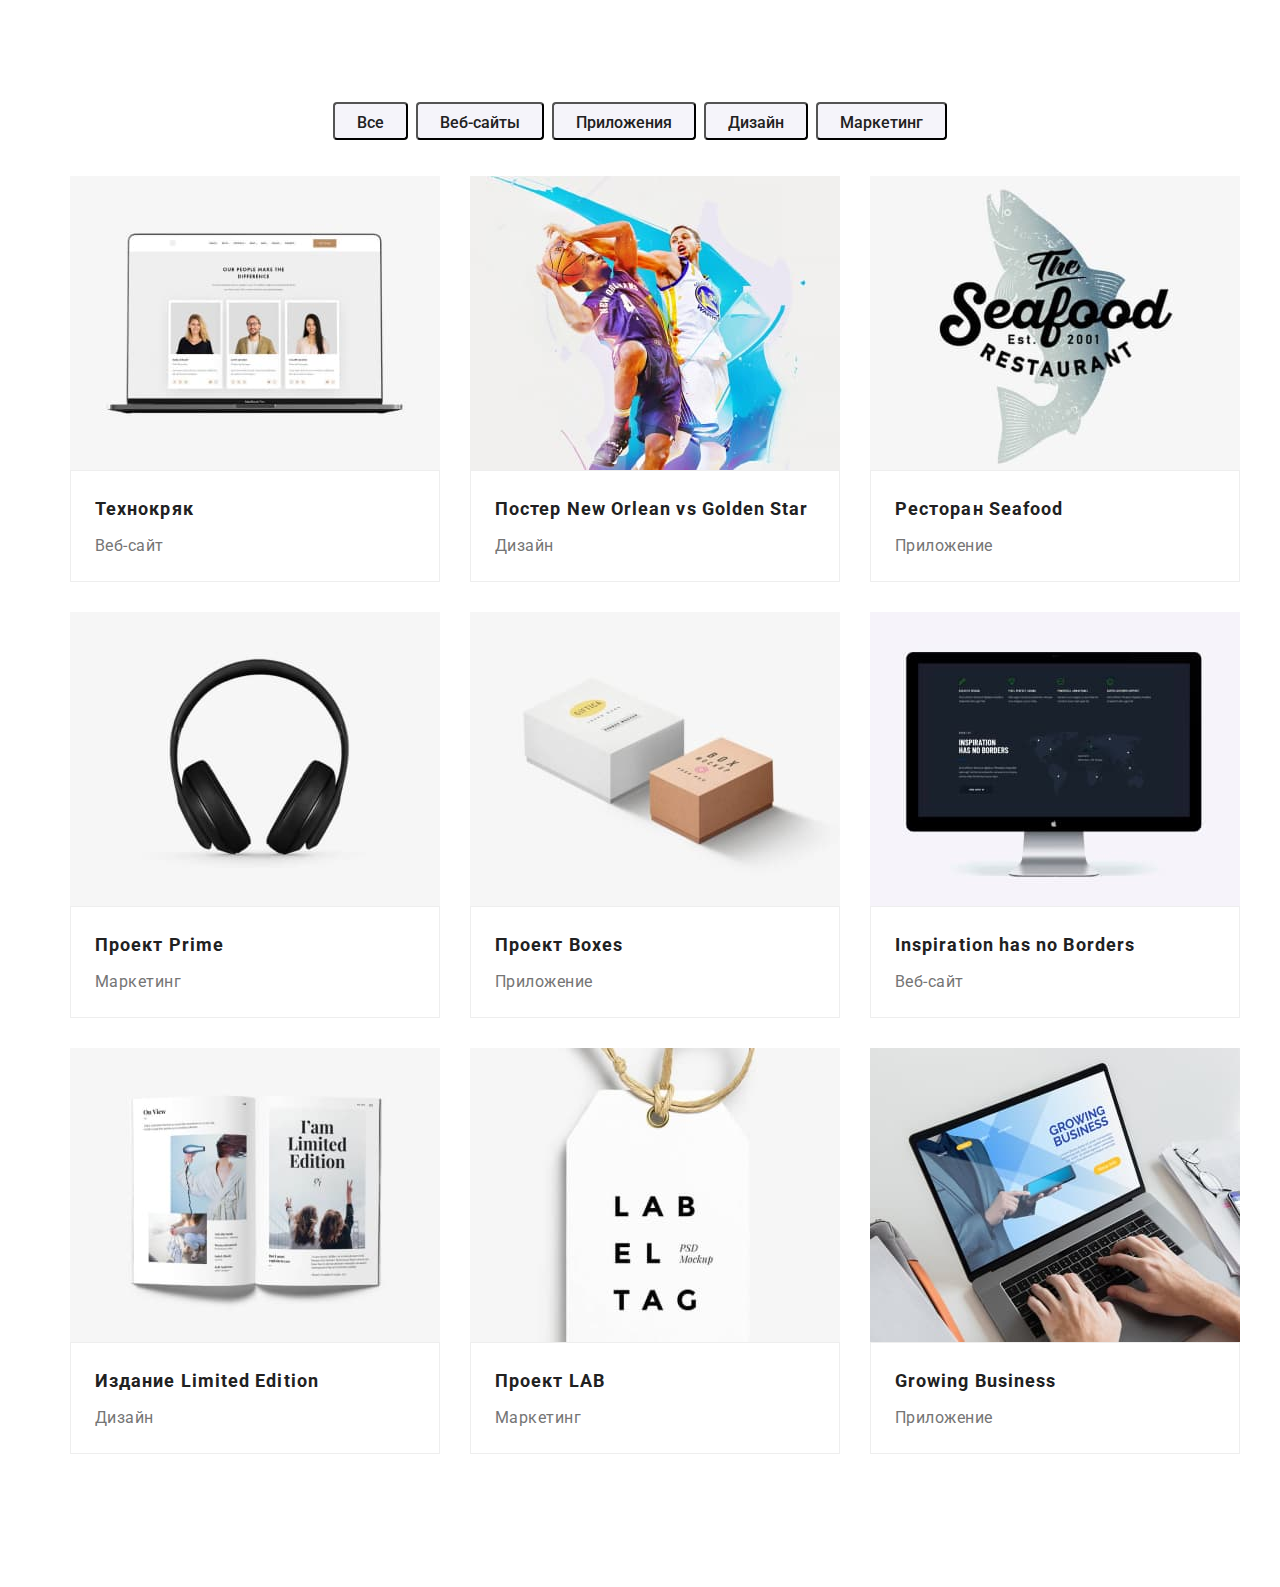
==== commit 1b7b5373: "Filter" ====
--- a/portfolio.html
+++ b/portfolio.html
@@ -67,7 +67,7 @@
 
         <!-------------------------------------FILTER------------------------------------------>
 
-                <!-- <h1 class="filter-title">Фильтр</h1>
+                <h1 class="filter-title">Фильтр</h1>
 
                 <ul class="filter list">
                     <li class="filter__item"><button type="button" class="filter__btn">Все</button></li>
@@ -75,7 +75,7 @@
                     <li class="filter__item"><button type="button" class="filter__btn">Приложения</button></li>
                     <li class="filter__item"><button type="button" class="filter__btn">Дизайн</button></li>
                     <li class="filter__item"><button type="button" class="filter__btn">Маркетинг</button></li>
-                </ul> -->
+                </ul>
 
         <!-----------------------------------PROJECTS-------------------------------------->
 
--- a/css/main.min.css
+++ b/css/main.min.css
@@ -1,2 +1,2 @@
-body{background-color:var(--primary-bg-color);color:var(--primary-text-color);font-family:Roboto, sans-serif;letter-spacing:0.03em}.list{list-style:none;margin-top:0}html{box-sizing:border-box}*,*::before,::after{box-sizing:inherit}.footer-btn{color:var(--button-text-color);background-color:#188CE8;cursor:pointer;font-family:inherit;margin-left:12px;padding-left:29px;padding-right:62px;font-weight:bold;font-size:16px;line-height:1.87;letter-spacing:0.06em;width:200px;height:50px;box-shadow:0px 4px 4px rgba(0,0,0,0.15);border-radius:4px;border:none;transition:color 250ms cubic-bezier(0.4, 0, 0.2, 1)}.main-btn{display:flex;justify-content:center;align-items:center;color:var(--button-text-color);background-color:#188CE8;cursor:pointer;font-family:inherit;margin:0 auto;font-weight:bold;font-size:16px;line-height:1.87;letter-spacing:0.06em;width:200px;height:50px;box-shadow:0px 4px 4px rgba(0,0,0,0.15);border-radius:4px;border:none;transition:color 250ms cubic-bezier(0.4, 0, 0.2, 1)}.main-btn:hover,.main-btn:focus{color:var(--primary-bg-color)}.container{width:100%;padding-left:15px;padding-right:15px;margin-left:auto;margin-right:auto}@media screen and (min-width: 480px){.container{width:480px}}@media screen and (min-width: 768px){.container{width:768px}}@media screen and (min-width: 1200px){.container{width:1200px}}.logo{font-family:Raleway, sans-serif;font-weight:bold;font-size:26px;line-height:1.19;text-decoration:none}.logo__accent{color:var(--accent-color)}.logo__second{color:var(--logo-color-header)}.logo__footer{color:var(--logo-color-footer)}.modal{margin-bottom:10px}.modal__label{display:block;margin-bottom:4px;font-size:12px;line-height:1.17;letter-spacing:0.01em;color:var(--primary-text-color)}.modal__wrapper{position:relative}.modal__input{width:100%;height:40px;padding-left:42px;padding-right:10px;border:1px solid rgba(33,33,33,0.2);box-sizing:border-box;border-radius:4px;background-color:transparent;cursor:pointer}.modal__text{position:relative;display:block;line-height:20px;padding-left:40px;cursor:pointer;font-size:14px;line-height:1.71px;letter-spacing:0.03em;color:var(--primary-text-color)}.modal__text span{width:15px;height:15px;border:2px solid #303030;border-radius:2px;margin-right:5px;display:flex;align-items:center;justify-content:center}.modal__agreement{color:var(--accent-color);text-decoration-color:none}.modal-title{font-weight:bold;font-size:20px;line-height:1.15;text-align:center;letter-spacing:0.03em;margin:0 0 12px 0;color:var(--title-text-color)}.modal-close{position:absolute;display:flex;justify-content:center;align-items:center;top:10px;right:10px;border:1px solid #999999;border-radius:50%;background-color:transparent;width:30px;height:30px;cursor:pointer}.modal-close:hover .modal-close__icon{fill:var(--accent-color)}.modal-close__icon{fill:var(--logo-color-header)}.modal__input::placeholder{font-size:12px;line-height:1.17;letter-spacing:0.01em;color:rgba(117,117,117,0.5)}.modal__input:focus{border-color:var(--accent-color)}.modal__input:focus+.modal__icon{fill:var(--accent-color)}.modal__icon{position:absolute;left:12px;top:50%;transform:translateY(-50%);fill:var(--title-text-color);cursor:pointer}.modal__textarea{width:100%;height:120px;padding:12px 16px;resize:none;outline:none;border:1px solid rgba(33,33,33,0.2);border-radius:4px}.modal__check{position:relative;display:block;width:0;height:0}.modal__check::before{content:'';position:absolute;width:20px;height:20px;display:block;cursor:pointer;border:1px solid #888888;border-radius:3px}.modal__check:checked::before{background:#2196F3 url(../images/checked.svg) center no-repeat}.modal__check:checked+.modal__text span{background-color:var(--accent-color);border:none}.modal__check:checked+.modal__text svg{fill:#ffffff}.modal-section{position:absolute;top:50%;left:50%;transform:translate(-50%, -50%);height:581px;width:528px;padding:40px;box-shadow:0px 1px 3px rgba(0,0,0,0.12),0px 1px 1px rgba(0,0,0,0.14),0px 2px 1px rgba(0,0,0,0.2);border-radius:4px;background-color:var(--primary-bg-color)}.check-btn{margin-top:16px}.filter-title{position:absolute;white-space:nowrap;width:1px;height:1px;overflow:hidden;border:0;padding:0;clip:rect(0 0 0 0);clip-path:inset(50%);margin:-1px}.filter{display:flex;padding-left:0;justify-content:center;margin-bottom:50px;transition:fill 250ms cubic-bezier(0.4, 0, 0.2, 1),background-color 250ms cubic-bezier(0.4, 0, 0.2, 1)}.filter .filter__btn:hover,.filter .filter__btn:focus{color:var(--button-text-color);background-color:var(--accent-color)}.filter__item:not(:last-child){margin-right:8px}.filter__btn{color:var(--title-text-color);background-color:var(--potfolio-bg-color);cursor:pointer;font-family:inherit;font-weight:500;font-size:16px;line-height:1.62;min-width:73px;height:38px;padding:6px 22px;border-radius:4px;transition:box-shadow 250ms cubic-bezier(0.4, 0, 0.2, 1),background-color 250ms cubic-bezier(0.4, 0, 0.2, 1)}.filter__btn:hover{box-shadow:0px 3px 1px rgba(0,0,0,0.1),0px 1px 2px rgba(0,0,0,0.08),0px 2px 2px rgba(0,0,0,0.12);border-radius:4px}.social{display:flex;justify-content:center;padding-left:0;margin-top:16px}.social .social-item__link{display:flex;height:44px;width:44px;border-radius:50%;align-items:center;justify-content:center;fill:#AFB1B8;transition:fill 250ms cubic-bezier(0.4, 0, 0.2, 1),background-color 250ms cubic-bezier(0.4, 0, 0.2, 1)}.social .social-item__link:hover,.social .social-item__link:focus{background-color:var(--accent-color);fill:var(--primary-bg-color);opacity:1}.social-item:not(:last-child){margin-right:10px}.footer-link{margin-left:70px}.footer-text{font-size:14px;line-height:1.143;letter-spacing:0.03em;text-transform:uppercase;margin-top:12px;margin-bottom:20px;color:var(--hero-text-color)}.footer-social{display:flex;justify-content:center;padding-left:0;margin-top:16px}.footer-social__item:not(:last-child){margin-right:10px}.footer-social .footer-social__link{display:flex;height:44px;width:44px;border-radius:50%;align-items:center;justify-content:center;fill:var(--primary-bg-color);background:rgba(255,255,255,0.1);transition:background-color 250ms cubic-bezier(0.4, 0, 0.2, 1)}.footer-social .footer-social__link:hover,.footer-social .footer-social__link:focus{background-color:var(--accent-color)}.visually-hidden{position:absolute;white-space:nowrap;width:1px;height:1px;overflow:hidden;border:0;padding:0;clip:rect(0 0 0 0);clip-path:inset(50%);margin:-1px}:root{--primary-text-color: #757575;--title-text-color: #212121;--accent-color: #2196F3;--primary-bg-color: #FFFFFF;--fill-color: #2F303A;--logo-color-header: #000000;--logo-color-footer: #FFFFFF;--hero-text-color: #FFFFFF;--button-text-color: #FFFFFF;--potfolio-bg-color: #F5F4FA}.modal-close,.modal-close:hover .modal-close__icon,.modal-close__icon,.modal-close:visited,.modal-close:hover .modal-close__icon:visited,.modal-close__icon:visited{-webkit-transition:250ms ease-in-out;-moz-transition:250ms ease-in-out;-ms-transition:250ms ease-in-out;-o-transition:250ms ease-in-out;transition:250ms ease-in-out}.modal-close:hover,.modal-close:hover .modal-close__icon:hover,.modal-close__icon:hover,.modal-close:active,.modal-close:hover .modal-close__icon:active,.modal-close__icon:active{-webkit-transition:250ms ease-in-out;-moz-transition:250ms ease-in-out;-ms-transition:250ms ease-in-out;-o-transition:250ms ease-in-out;transition:250ms ease-in-out}.header{padding-top:24px;padding-bottom:25px;border:1px solid #ECECEC}.main-nav{display:flex;align-items:center}.site-nav{display:flex;padding-left:93px}.site-nav__item{position:relative}.site-nav__item:not(:last-child){margin-right:50px}.site-nav__item{position:relative}.current::after{content:'';position:absolute;left:0;bottom:-26px;display:block;width:100%;height:4px;border-radius:2px;background:var(--accent-color)}.current-link::after:hover,.current-link::after:hover{background:#2196F3}.contact-block{display:flex;margin-left:auto}.contacts{display:flex;margin-left:auto;align-items:center;justify-content:center}.contacts__icon{margin-right:10px}.contacts .site-nav__item:not(:last-child){margin-right:50px}.site-nav .site-nav__link{display:flex;padding-top:10px;padding-bottom:10px;color:var(--title-text-color);font-weight:500;font-size:14px;line-height:1.14;letter-spacing:0.02em;text-decoration:none;transition:color 250ms cubic-bezier(0.4, 0, 0.2, 1)}.site-nav .site-nav__link:hover,.site-nav .site-nav__link:focus{color:var(--accent-color)}.site-nav .site-nav__link.current{color:var(--accent-color)}.contacts,.contacts__link,.link-contact{color:var(--primary-text-color);fill:var(--primary-text-color);font-weight:500;font-size:14px;line-height:1.14;letter-spacing:0.02em;text-decoration:none;transition:fill 250ms cubic-bezier(0.4, 0, 0.2, 1),color 250ms cubic-bezier(0.4, 0, 0.2, 1)}.contacts .contacts__link:hover,.contacts .contacts__link:focus,.footer-nav .link-contact:hover,.footer-nav .link-contact:focus,.footer-nav .link-office:hover,.footer-nav .link-office:focus{color:var(--accent-color);fill:var(--accent-color)}.hero{background-color:var(--fill-color);align-items:center;justify-items:center;padding-top:200px;padding-bottom:200px}.main-background{height:600px;max-width:1600px;margin-right:auto;margin-left:auto;background-repeat:no-repeat;background-position:center;background-size:cover;background-image:linear-gradient(rgba(47,48,58,0.4), rgba(47,48,58,0.4)),url(../images/hero.jpg)}.hero-title{text-align:center;margin-top:0;margin-bottom:30px;margin-left:auto;margin-right:auto;max-width:696px;color:var(--hero-text-color);font-weight:900;font-size:44px;line-height:1.36;letter-spacing:0.06em;text-transform:uppercase}.backdrop{position:fixed;top:0;left:0;width:100%;height:100%;background-color:rgba(0,0,0,0.2);opacity:1;transition:opacity 250ms cubic-bezier(0.4, 0, 0.2, 1)}.backdrop.is-hidden{opacity:0;pointer-events:none}@media screen and (min-width: 480px){.featurs{padding-top:60px}}@media screen and (min-width: 1200px){.featurs{padding-top:94px}}.feature{padding-left:0;justify-content:center}@media screen and (min-width: 480px){.feature{display:flex;flex-wrap:wrap}}@media screen and (min-width: 1200px){.feature{flex-wrap:nowrap}}@media screen and (min-width: 480px){.feature__list{width:450px}}@media screen and (min-width: 768px){.feature__list{width:calc((100% - 4 * 15px) / 3);margin:15px}}@media screen and (min-width: 1200px){.feature__list{width:calc((100% - 8 * 15px) / 4);margin:15px}.feature__list .team .team__member:not(:last-child){margin-right:30px}}.feature__list:not(:last-child){margin-right:30px}.feature__icon{height:70px;width:70px}.featur-title{margin-top:0;margin-bottom:10px;color:var(--title-text-color);font-weight:bold;font-size:14px;line-height:1.14;text-transform:uppercase}.feature-text{font-size:14px;line-height:1.71;letter-spacing:0.03em;color:var(--primary-text-color)}.feature__link{display:flex;justify-content:center;align-items:center;margin-bottom:30px;background:#F5F4FA;border-radius:4px;height:120px}.main-project{padding-top:94px;padding-bottom:94px}@media (max-width: 1199px){.main-project{display:none}}.client-title,.section-title{color:var(--title-text-color);font-weight:bold;font-size:36px;line-height:1.16;margin-top:0;margin-bottom:50px;text-align:center}.works{display:flex;justify-content:center;padding-left:0;padding-right:0;margin-right:0}.works__link{position:relative;align-items:center}.works .works__link:not(:last-child){margin-right:30px}.works__text{position:absolute;width:100%;height:70px;left:0;bottom:0;background:rgba(47,48,58,0.8)}.works__text__title{font-weight:bold;font-size:14px;line-height:1.142;letter-spacing:0.03em;text-align:center;margin-top:27px;margin-bottom:27px;text-transform:uppercase;color:var(--logo-color-footer)}.team-section{background-color:var(--potfolio-bg-color);padding-top:60px;padding-bottom:60px}.team{justify-content:center;padding-left:0;padding-right:0;margin-left:auto;margin-right:auto}@media screen and (min-width: 768px){.team{display:flex;flex-wrap:wrap}}@media screen and (min-width: 1200px){.team{width:1200px}}@media screen and (min-width: 480px){.team__member{margin-bottom:30px}}@media screen and (min-width: 768px){.team__member{width:calc((100% - 4 * 15px) / 2);margin:15px}}@media screen and (min-width: 1200px){.team__member{width:calc((100% - 8 * 15px) / 4);margin:15px}.team__member .team .team__member:not(:last-child){margin-right:30px}}.team__member{background-color:var(--primary-bg-color);box-shadow:0px 1px 3px rgba(0,0,0,0.12),0px 1px 1px rgba(0,0,0,0.14),0px 2px 1px rgba(0,0,0,0.2);border-radius:0px 0px 4px 4px}img{display:block;width:100%;height:auto}.team__item{text-align:center;padding-top:30px;padding-bottom:30px}.name{margin-top:0;margin-bottom:10px;color:var(--title-text-color);font-weight:500;font-size:16px;line-height:1.87}.position{padding-bottom:0;margin-top:0;margin-bottom:0;color:var(--primary-text-color);font-size:16px;line-height:1.87}.team-title{color:var(--title-text-color);font-weight:bold;font-size:36px;line-height:1.16;text-align:center;margin-top:0;margin-bottom:50px}@media screen and (min-width: 480px){.client-section{padding-top:60px;padding-bottom:45px}}@media screen and (min-width: 1200px){.client-section{padding-top:94px;padding-bottom:94px}}@media screen and (min-width: 480px){.client-title{margin-bottom:15px}}.client-list{justify-content:center;padding-left:0;margin-top:15px}@media screen and (min-width: 480px){.client-list{display:flex;flex-wrap:wrap}}@media screen and (min-width: 480px){.client-list__item{width:calc((100% - 4 * 15px) / 2);margin:15px}}@media screen and (min-width: 768px){.client-list__item{width:calc((100% - 6 * 15px) / 3);margin:15px}}@media screen and (min-width: 1200px){.client-list__item{width:calc((100% - 12 * 15px) / 6);margin:15px}}.client-list__link{display:flex;height:92px;width:170px;border:1px solid #AFB1B8;box-sizing:border-box;border-radius:4px;align-items:center;justify-content:center;fill:#AFB1B8;transition:fill 250ms cubic-bezier(0.4, 0, 0.2, 1)}.client-list .client-list__link:hover,.client-list .client-list__link:focus{fill:var(--accent-color)}.footer{background-color:var(--fill-color);padding-top:60px;padding-bottom:60px}.footer-box{display:flex;align-items:center;align-items:baseline}.footer-nav{padding-top:20px;padding-left:0}.footer-nav .address-link:not(:last-child){margin-bottom:9px}.link-office{color:var(--logo-color-footer);text-decoration:none;font-size:14px;line-height:1.71;letter-spacing:0.03em;font-style:normal}.footer-nav .link-contact{color:rgba(255,255,255,0.6);text-decoration:none;font-size:14px;line-height:1.71;letter-spacing:0.03em;font-style:normal}.subscribe{margin-left:93px}.footer-text{font-size:14px;line-height:1.143;letter-spacing:0.03em;text-transform:uppercase;margin-top:12px;margin-bottom:20px;color:var(--hero-text-color)}.footer-input{width:358px;padding:15px 16px;color:var(--logo-color-footer);border:1px solid rgba(255,255,255,0.3);box-sizing:border-box;filter:drop-shadow(0px 4px 4px rgba(0,0,0,0.15));border-radius:4px;background:var(--fill-color)}.footer-input::placeholder{font-size:16px;line-height:1.25;align-items:center;letter-spacing:0.03em;color:rgba(255,255,255,0.6)}.footer-input-wrapper{position:relative}.footer-icon{position:absolute;top:13px;right:28px}@media screen and (min-width: 480px){.potfolio{padding-top:60px;padding-bottom:60px}}@media screen and (min-width: 1200px){.potfolio{padding-top:94px;padding-bottom:94px}}.project{padding-left:0}@media screen and (min-width: 768px){.project{display:flex;flex-wrap:wrap}}@media screen and (min-width: 1200px){.project{width:1200px}}.project-item{width:100%;transition:box-shadow 250ms cubic-bezier(0.4, 0, 0.2, 1),background-color 250ms cubic-bezier(0.4, 0, 0.2, 1)}@media screen and (min-width: 480px){.project-item{margin-bottom:30px}}@media screen and (min-width: 768px){.project-item{width:calc((100% - 4 * 15px) / 2);margin:15px}}@media screen and (min-width: 1200px){.project-item{width:calc((100% - 6 * 15px) / 3);margin:15px}.project-item .team .team__member:not(:last-child){margin-right:30px}}.project-item__thumb{position:relative;overflow:hidden}.project-item:hover .project-item__overlay{transform:translateY(0);background:rgba(33,150,243,0.9);opacity:1}.project-item:hover{background:#FFFFFF;border:-1px solid #EEEEEE;box-sizing:border-box;box-shadow:0px 1px 1px rgba(0,0,0,0.12),0px 4px 4px rgba(0,0,0,0.06),1px 4px 6px rgba(0,0,0,0.16)}.project-item__overlay{font-size:18px;line-height:1.56;letter-spacing:0.03em;color:var(--hero-text-color);padding:63px 24px;position:absolute;width:100%;top:0;left:0;margin:0;transform:translateY(100%);transition:250ms cubic-bezier(0.4, 0, 0.2, 1);background:rgba(33,150,243,0.9);opacity:0}.project-item__description{padding:20px 24px;margin:0;border:1px solid #EEEEEE;background:var(--primary-bg-color)}.project-item__title{color:var(--title-text-color);font-weight:bold;font-size:18px;line-height:2;letter-spacing:0.06em;margin-top:0;margin-bottom:4px}.project-item__name{color:var(--primary-text-color);font-size:16px;line-height:1.87;margin-top:0;margin-bottom:0}img{display:block}
+body{background-color:var(--primary-bg-color);color:var(--primary-text-color);font-family:Roboto, sans-serif;letter-spacing:0.03em}.list{list-style:none;margin-top:0}html{box-sizing:border-box}*,*::before,::after{box-sizing:inherit}.footer-btn{color:var(--button-text-color);background-color:#188CE8;cursor:pointer;font-family:inherit;margin-left:12px;padding-left:29px;padding-right:62px;font-weight:bold;font-size:16px;line-height:1.87;letter-spacing:0.06em;width:200px;height:50px;box-shadow:0px 4px 4px rgba(0,0,0,0.15);border-radius:4px;border:none;transition:color 250ms cubic-bezier(0.4, 0, 0.2, 1)}.main-btn{display:flex;justify-content:center;align-items:center;color:var(--button-text-color);background-color:#188CE8;cursor:pointer;font-family:inherit;margin:0 auto;font-weight:bold;font-size:16px;line-height:1.87;letter-spacing:0.06em;width:200px;height:50px;box-shadow:0px 4px 4px rgba(0,0,0,0.15);border-radius:4px;border:none;transition:color 250ms cubic-bezier(0.4, 0, 0.2, 1)}.main-btn:hover,.main-btn:focus{color:var(--primary-bg-color)}.container{width:100%;padding-left:15px;padding-right:15px;margin-left:auto;margin-right:auto}@media screen and (min-width: 480px){.container{width:480px}}@media screen and (min-width: 768px){.container{width:768px}}@media screen and (min-width: 1200px){.container{width:1200px}}.logo{font-family:Raleway, sans-serif;font-weight:bold;font-size:26px;line-height:1.19;text-decoration:none}.logo__accent{color:var(--accent-color)}.logo__second{color:var(--logo-color-header)}.logo__footer{color:var(--logo-color-footer)}.modal{margin-bottom:10px}.modal__label{display:block;margin-bottom:4px;font-size:12px;line-height:1.17;letter-spacing:0.01em;color:var(--primary-text-color)}.modal__wrapper{position:relative}.modal__input{width:100%;height:40px;padding-left:42px;padding-right:10px;border:1px solid rgba(33,33,33,0.2);box-sizing:border-box;border-radius:4px;background-color:transparent;cursor:pointer}.modal__text{position:relative;display:block;line-height:20px;padding-left:40px;cursor:pointer;font-size:14px;line-height:1.71px;letter-spacing:0.03em;color:var(--primary-text-color)}.modal__text span{width:15px;height:15px;border:2px solid #303030;border-radius:2px;margin-right:5px;display:flex;align-items:center;justify-content:center}.modal__agreement{color:var(--accent-color);text-decoration-color:none}.modal-title{font-weight:bold;font-size:20px;line-height:1.15;text-align:center;letter-spacing:0.03em;margin:0 0 12px 0;color:var(--title-text-color)}.modal-close{position:absolute;display:flex;justify-content:center;align-items:center;top:10px;right:10px;border:1px solid #999999;border-radius:50%;background-color:transparent;width:30px;height:30px;cursor:pointer}.modal-close:hover .modal-close__icon{fill:var(--accent-color)}.modal-close__icon{fill:var(--logo-color-header)}.modal__input::placeholder{font-size:12px;line-height:1.17;letter-spacing:0.01em;color:rgba(117,117,117,0.5)}.modal__input:focus{border-color:var(--accent-color)}.modal__input:focus+.modal__icon{fill:var(--accent-color)}.modal__icon{position:absolute;left:12px;top:50%;transform:translateY(-50%);fill:var(--title-text-color);cursor:pointer}.modal__textarea{width:100%;height:120px;padding:12px 16px;resize:none;outline:none;border:1px solid rgba(33,33,33,0.2);border-radius:4px}.modal__check{position:relative;display:block;width:0;height:0}.modal__check::before{content:'';position:absolute;width:20px;height:20px;display:block;cursor:pointer;border:1px solid #888888;border-radius:3px}.modal__check:checked::before{background:#2196F3 url(../images/checked.svg) center no-repeat}.modal__check:checked+.modal__text span{background-color:var(--accent-color);border:none}.modal__check:checked+.modal__text svg{fill:#ffffff}.modal-section{position:absolute;top:50%;left:50%;transform:translate(-50%, -50%);height:581px;width:528px;padding:40px;box-shadow:0px 1px 3px rgba(0,0,0,0.12),0px 1px 1px rgba(0,0,0,0.14),0px 2px 1px rgba(0,0,0,0.2);border-radius:4px;background-color:var(--primary-bg-color)}.check-btn{margin-top:16px}.filter-title{position:absolute;white-space:nowrap;width:1px;height:1px;overflow:hidden;border:0;padding:0;clip:rect(0 0 0 0);clip-path:inset(50%);margin:-1px}.filter{padding-left:0;justify-content:center;margin-bottom:50px;transition:fill 250ms cubic-bezier(0.4, 0, 0.2, 1),background-color 250ms cubic-bezier(0.4, 0, 0.2, 1)}@media screen and (min-width: 480px){.filter{display:inline}}@media screen and (min-width: 768px){.filter{display:flex;flex-wrap:wrap;margin-bottom:21px}}.filter .filter__btn:hover,.filter .filter__btn:focus{color:var(--button-text-color);background-color:var(--accent-color)}.filter__item:not(:last-child){margin-right:8px}.filter__btn{color:var(--title-text-color);background-color:var(--potfolio-bg-color);cursor:pointer;font-family:inherit;font-weight:500;font-size:16px;line-height:1.62;min-width:73px;height:38px;padding:6px 22px;border-radius:4px;transition:box-shadow 250ms cubic-bezier(0.4, 0, 0.2, 1),background-color 250ms cubic-bezier(0.4, 0, 0.2, 1)}.filter__btn:hover{box-shadow:0px 3px 1px rgba(0,0,0,0.1),0px 1px 2px rgba(0,0,0,0.08),0px 2px 2px rgba(0,0,0,0.12);border-radius:4px}.social{display:flex;justify-content:center;padding-left:0;margin-top:16px}.social .social-item__link{display:flex;height:44px;width:44px;border-radius:50%;align-items:center;justify-content:center;fill:#AFB1B8;transition:fill 250ms cubic-bezier(0.4, 0, 0.2, 1),background-color 250ms cubic-bezier(0.4, 0, 0.2, 1)}.social .social-item__link:hover,.social .social-item__link:focus{background-color:var(--accent-color);fill:var(--primary-bg-color);opacity:1}.social-item:not(:last-child){margin-right:10px}.footer-link{margin-left:70px}.footer-text{font-size:14px;line-height:1.143;letter-spacing:0.03em;text-transform:uppercase;margin-top:12px;margin-bottom:20px;color:var(--hero-text-color)}.footer-social{display:flex;justify-content:center;padding-left:0;margin-top:16px}.footer-social__item:not(:last-child){margin-right:10px}.footer-social .footer-social__link{display:flex;height:44px;width:44px;border-radius:50%;align-items:center;justify-content:center;fill:var(--primary-bg-color);background:rgba(255,255,255,0.1);transition:background-color 250ms cubic-bezier(0.4, 0, 0.2, 1)}.footer-social .footer-social__link:hover,.footer-social .footer-social__link:focus{background-color:var(--accent-color)}.visually-hidden{position:absolute;white-space:nowrap;width:1px;height:1px;overflow:hidden;border:0;padding:0;clip:rect(0 0 0 0);clip-path:inset(50%);margin:-1px}:root{--primary-text-color: #757575;--title-text-color: #212121;--accent-color: #2196F3;--primary-bg-color: #FFFFFF;--fill-color: #2F303A;--logo-color-header: #000000;--logo-color-footer: #FFFFFF;--hero-text-color: #FFFFFF;--button-text-color: #FFFFFF;--potfolio-bg-color: #F5F4FA}.modal-close,.modal-close:hover .modal-close__icon,.modal-close__icon,.modal-close:visited,.modal-close:hover .modal-close__icon:visited,.modal-close__icon:visited{-webkit-transition:250ms ease-in-out;-moz-transition:250ms ease-in-out;-ms-transition:250ms ease-in-out;-o-transition:250ms ease-in-out;transition:250ms ease-in-out}.modal-close:hover,.modal-close:hover .modal-close__icon:hover,.modal-close__icon:hover,.modal-close:active,.modal-close:hover .modal-close__icon:active,.modal-close__icon:active{-webkit-transition:250ms ease-in-out;-moz-transition:250ms ease-in-out;-ms-transition:250ms ease-in-out;-o-transition:250ms ease-in-out;transition:250ms ease-in-out}.header{padding-top:24px;padding-bottom:25px;border:1px solid #ECECEC}.main-nav{display:flex;align-items:center}.site-nav{display:flex;padding-left:93px}.site-nav__item{position:relative}.site-nav__item:not(:last-child){margin-right:50px}.site-nav__item{position:relative}.current::after{content:'';position:absolute;left:0;bottom:-26px;display:block;width:100%;height:4px;border-radius:2px;background:var(--accent-color)}.current-link::after:hover,.current-link::after:hover{background:#2196F3}.contact-block{display:flex;margin-left:auto}.contacts{display:flex;margin-left:auto;align-items:center;justify-content:center}.contacts__icon{margin-right:10px}.contacts .site-nav__item:not(:last-child){margin-right:50px}.site-nav .site-nav__link{display:flex;padding-top:10px;padding-bottom:10px;color:var(--title-text-color);font-weight:500;font-size:14px;line-height:1.14;letter-spacing:0.02em;text-decoration:none;transition:color 250ms cubic-bezier(0.4, 0, 0.2, 1)}.site-nav .site-nav__link:hover,.site-nav .site-nav__link:focus{color:var(--accent-color)}.site-nav .site-nav__link.current{color:var(--accent-color)}.contacts,.contacts__link,.link-contact{color:var(--primary-text-color);fill:var(--primary-text-color);font-weight:500;font-size:14px;line-height:1.14;letter-spacing:0.02em;text-decoration:none;transition:fill 250ms cubic-bezier(0.4, 0, 0.2, 1),color 250ms cubic-bezier(0.4, 0, 0.2, 1)}.contacts .contacts__link:hover,.contacts .contacts__link:focus,.footer-nav .link-contact:hover,.footer-nav .link-contact:focus,.footer-nav .link-office:hover,.footer-nav .link-office:focus{color:var(--accent-color);fill:var(--accent-color)}.hero{background-color:var(--fill-color);align-items:center;justify-items:center;padding-top:200px;padding-bottom:200px}.main-background{height:600px;max-width:1600px;margin-right:auto;margin-left:auto;background-repeat:no-repeat;background-position:center;background-size:cover;background-image:linear-gradient(rgba(47,48,58,0.4), rgba(47,48,58,0.4)),url(../images/hero.jpg)}.hero-title{text-align:center;margin-top:0;margin-bottom:30px;margin-left:auto;margin-right:auto;max-width:696px;color:var(--hero-text-color);font-weight:900;font-size:44px;line-height:1.36;letter-spacing:0.06em;text-transform:uppercase}.backdrop{position:fixed;top:0;left:0;width:100%;height:100%;background-color:rgba(0,0,0,0.2);opacity:1;transition:opacity 250ms cubic-bezier(0.4, 0, 0.2, 1)}.backdrop.is-hidden{opacity:0;pointer-events:none}@media screen and (min-width: 480px){.featurs{padding-top:60px}}@media screen and (min-width: 1200px){.featurs{padding-top:94px}}.feature{padding-left:0;justify-content:center}@media screen and (min-width: 480px){.feature{display:flex;flex-wrap:wrap}}@media screen and (min-width: 1200px){.feature{flex-wrap:nowrap}}@media screen and (min-width: 480px){.feature__list{width:450px}}@media screen and (min-width: 768px){.feature__list{width:calc((100% - 4 * 15px) / 3);margin:15px}}@media screen and (min-width: 1200px){.feature__list{width:calc((100% - 8 * 15px) / 4);margin:15px}.feature__list .team .team__member:not(:last-child){margin-right:30px}}.feature__list:not(:last-child){margin-right:30px}.feature__icon{height:70px;width:70px}.featur-title{margin-top:0;margin-bottom:10px;color:var(--title-text-color);font-weight:bold;font-size:14px;line-height:1.14;text-transform:uppercase}.feature-text{font-size:14px;line-height:1.71;letter-spacing:0.03em;color:var(--primary-text-color)}.feature__link{display:flex;justify-content:center;align-items:center;margin-bottom:30px;background:#F5F4FA;border-radius:4px;height:120px}.main-project{padding-top:94px;padding-bottom:94px}@media (max-width: 1199px){.main-project{display:none}}.client-title,.section-title{color:var(--title-text-color);font-weight:bold;font-size:36px;line-height:1.16;margin-top:0;margin-bottom:50px;text-align:center}.works{display:flex;justify-content:center;padding-left:0;padding-right:0;margin-right:0}.works__link{position:relative;align-items:center}.works .works__link:not(:last-child){margin-right:30px}.works__text{position:absolute;width:100%;height:70px;left:0;bottom:0;background:rgba(47,48,58,0.8)}.works__text__title{font-weight:bold;font-size:14px;line-height:1.142;letter-spacing:0.03em;text-align:center;margin-top:27px;margin-bottom:27px;text-transform:uppercase;color:var(--logo-color-footer)}.team-section{background-color:var(--potfolio-bg-color);padding-top:60px;padding-bottom:60px}.team{justify-content:center;padding-left:0;padding-right:0;margin-left:auto;margin-right:auto}@media screen and (min-width: 768px){.team{display:flex;flex-wrap:wrap}}@media screen and (min-width: 1200px){.team{width:1200px}}@media screen and (min-width: 480px){.team__member{margin-bottom:30px}}@media screen and (min-width: 768px){.team__member{width:calc((100% - 4 * 15px) / 2);margin:15px}}@media screen and (min-width: 1200px){.team__member{width:calc((100% - 8 * 15px) / 4);margin:15px}.team__member .team .team__member:not(:last-child){margin-right:30px}}.team__member{background-color:var(--primary-bg-color);box-shadow:0px 1px 3px rgba(0,0,0,0.12),0px 1px 1px rgba(0,0,0,0.14),0px 2px 1px rgba(0,0,0,0.2);border-radius:0px 0px 4px 4px}img{display:block;width:100%;height:auto}.team__item{text-align:center;padding-top:30px;padding-bottom:30px}.name{margin-top:0;margin-bottom:10px;color:var(--title-text-color);font-weight:500;font-size:16px;line-height:1.87}.position{padding-bottom:0;margin-top:0;margin-bottom:0;color:var(--primary-text-color);font-size:16px;line-height:1.87}.team-title{color:var(--title-text-color);font-weight:bold;font-size:36px;line-height:1.16;text-align:center;margin-top:0;margin-bottom:50px}@media screen and (min-width: 480px){.client-section{padding-top:60px;padding-bottom:45px}}@media screen and (min-width: 1200px){.client-section{padding-top:94px;padding-bottom:94px}}@media screen and (min-width: 480px){.client-title{margin-bottom:15px}}.client-list{justify-content:center;padding-left:0;margin-top:15px}@media screen and (min-width: 480px){.client-list{display:flex;flex-wrap:wrap}}@media screen and (min-width: 480px){.client-list__item{width:calc((100% - 4 * 15px) / 2);margin:15px}}@media screen and (min-width: 768px){.client-list__item{width:calc((100% - 6 * 15px) / 3);margin:15px}}@media screen and (min-width: 1200px){.client-list__item{width:calc((100% - 12 * 15px) / 6);margin:15px}}.client-list__link{display:flex;height:92px;width:170px;border:1px solid #AFB1B8;box-sizing:border-box;border-radius:4px;align-items:center;justify-content:center;fill:#AFB1B8;transition:fill 250ms cubic-bezier(0.4, 0, 0.2, 1)}.client-list .client-list__link:hover,.client-list .client-list__link:focus{fill:var(--accent-color)}.footer{background-color:var(--fill-color);padding-top:60px;padding-bottom:60px}.footer-box{display:flex;align-items:center;align-items:baseline}.footer-nav{padding-top:20px;padding-left:0}.footer-nav .address-link:not(:last-child){margin-bottom:9px}.link-office{color:var(--logo-color-footer);text-decoration:none;font-size:14px;line-height:1.71;letter-spacing:0.03em;font-style:normal}.footer-nav .link-contact{color:rgba(255,255,255,0.6);text-decoration:none;font-size:14px;line-height:1.71;letter-spacing:0.03em;font-style:normal}.subscribe{margin-left:93px}.footer-text{font-size:14px;line-height:1.143;letter-spacing:0.03em;text-transform:uppercase;margin-top:12px;margin-bottom:20px;color:var(--hero-text-color)}.footer-input{width:358px;padding:15px 16px;color:var(--logo-color-footer);border:1px solid rgba(255,255,255,0.3);box-sizing:border-box;filter:drop-shadow(0px 4px 4px rgba(0,0,0,0.15));border-radius:4px;background:var(--fill-color)}.footer-input::placeholder{font-size:16px;line-height:1.25;align-items:center;letter-spacing:0.03em;color:rgba(255,255,255,0.6)}.footer-input-wrapper{position:relative}.footer-icon{position:absolute;top:13px;right:28px}@media screen and (min-width: 480px){.potfolio{padding-top:60px;padding-bottom:60px}}@media screen and (min-width: 1200px){.potfolio{padding-top:94px;padding-bottom:94px}}.project{padding-left:0}@media screen and (min-width: 768px){.project{display:flex;flex-wrap:wrap}}@media screen and (min-width: 1200px){.project{width:1200px}}.project-item{transition:box-shadow 250ms cubic-bezier(0.4, 0, 0.2, 1),background-color 250ms cubic-bezier(0.4, 0, 0.2, 1)}@media screen and (min-width: 480px){.project-item{margin-bottom:30px}}@media screen and (min-width: 768px){.project-item{width:calc((100% - 4 * 15px) / 2);margin:15px}}@media screen and (min-width: 1200px){.project-item{width:calc((100% - 6 * 15px) / 3);margin:15px}.project-item .team .team__member:not(:last-child){margin-right:30px}}.project-item__thumb{position:relative;overflow:hidden}.project-item:hover .project-item__overlay{transform:translateY(0);background:rgba(33,150,243,0.9);opacity:1}.project-item:hover{background:#FFFFFF;border:-1px solid #EEEEEE;box-sizing:border-box;box-shadow:0px 1px 1px rgba(0,0,0,0.12),0px 4px 4px rgba(0,0,0,0.06),1px 4px 6px rgba(0,0,0,0.16)}.project-item__overlay{font-size:18px;line-height:1.56;letter-spacing:0.03em;color:var(--hero-text-color);padding:63px 24px;position:absolute;width:100%;top:0;left:0;margin:0;transform:translateY(100%);transition:250ms cubic-bezier(0.4, 0, 0.2, 1);background:rgba(33,150,243,0.9);opacity:0}.project-item__description{padding:20px 24px;margin:0;border:1px solid #EEEEEE;background:var(--primary-bg-color)}.project-item__title{color:var(--title-text-color);font-weight:bold;font-size:18px;line-height:2;letter-spacing:0.06em;margin-top:0;margin-bottom:4px}.project-item__name{color:var(--primary-text-color);font-size:16px;line-height:1.87;margin-top:0;margin-bottom:0}img{display:block}
 /*# sourceMappingURL=main.min.css.map */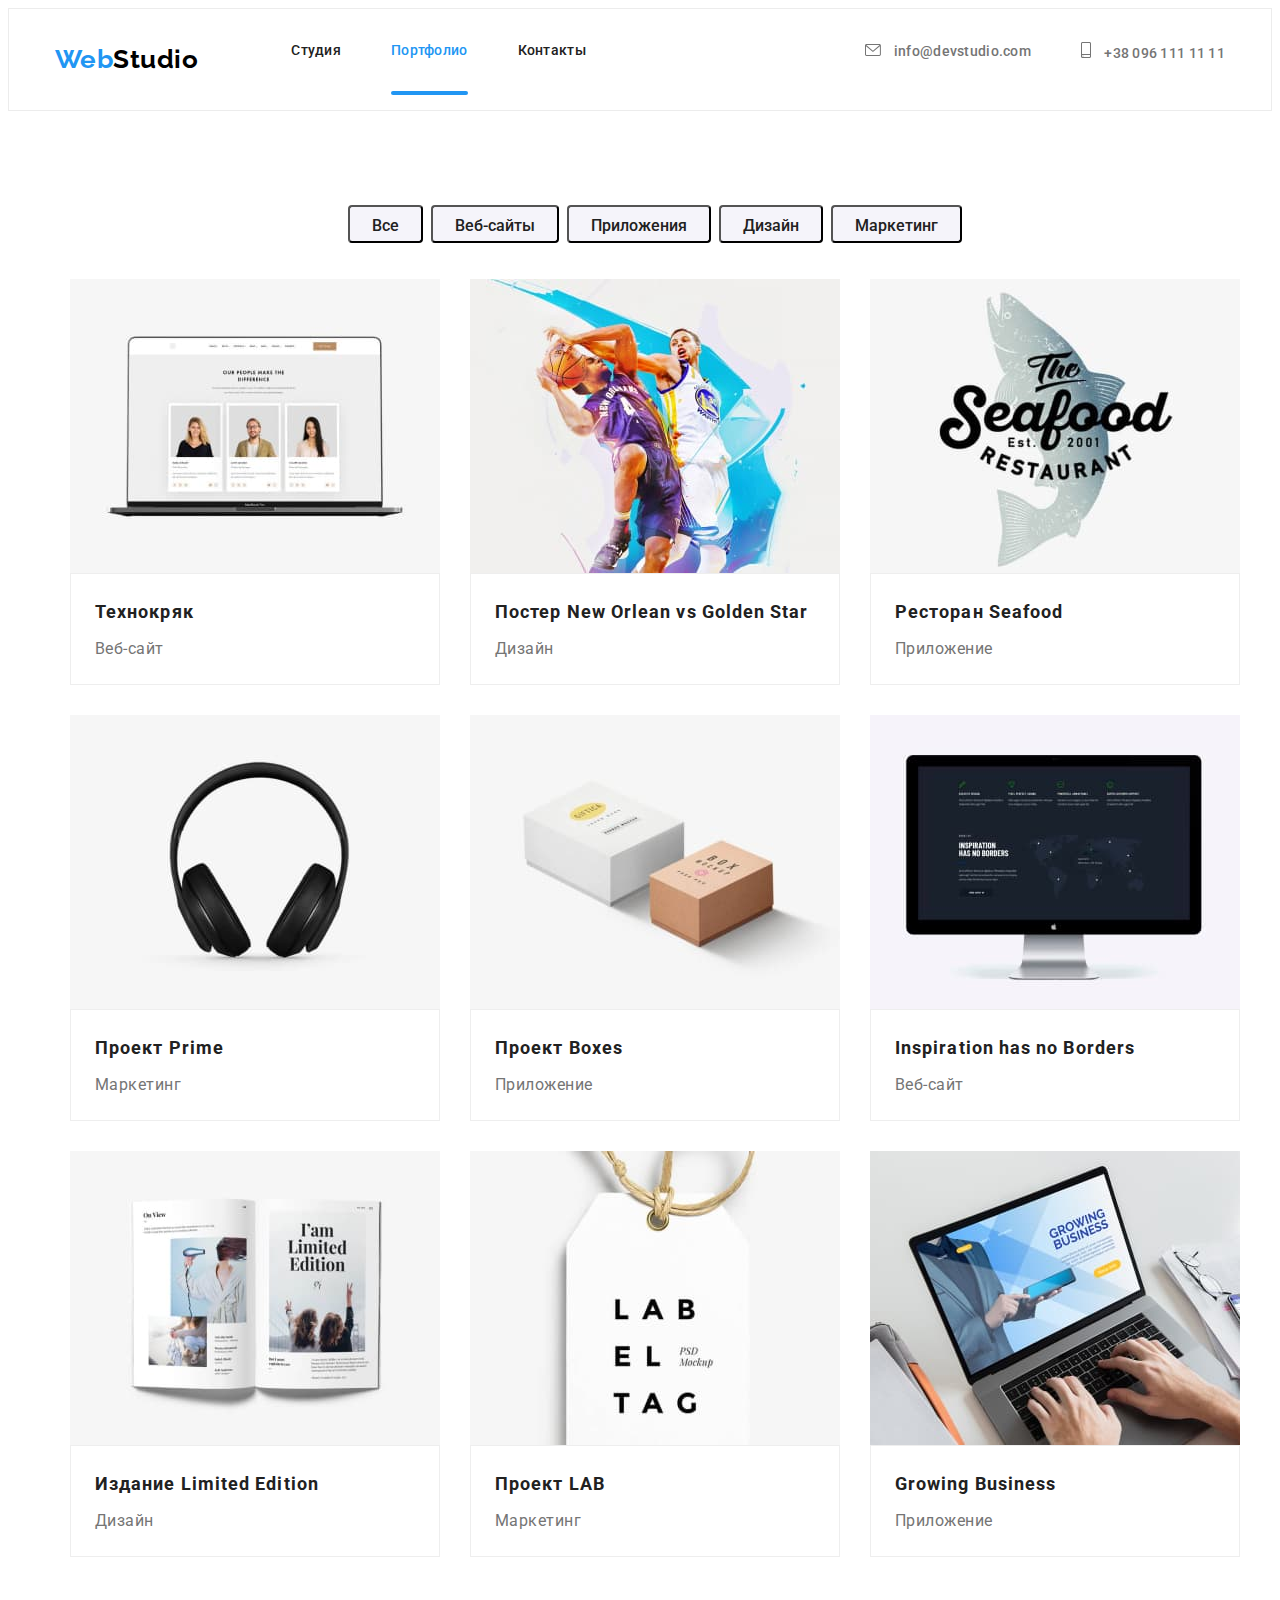
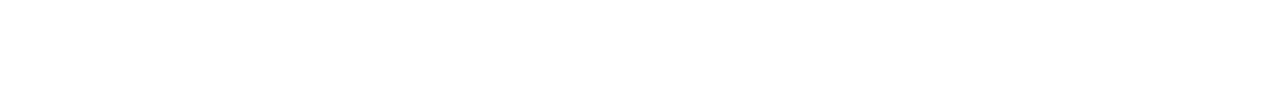
==== commit 31ffb202: "Поправил хедер" ====
--- a/portfolio.html
+++ b/portfolio.html
@@ -20,7 +20,7 @@
 <body>
 
         <!-------------------------------------HEADER------------------------------------------>
-    <!-- <header class="header">
+    <header class="header">
         <div class="container main-nav">
 
             <a href="./index.html" class="logo">
@@ -37,7 +37,7 @@
 
             <div class="contact-block">
                 <ul class="contacts list">
-                    <li class="site-nav__item">
+                    <li class="site-nav__item-one">
                         <a href="mailto:info@devstudio.com" class="contacts__link">
                             <svg class="contacts__icon" width="16" height="12">
                                 <use href="./images/icons.svg#icon-email"></use>
@@ -45,7 +45,7 @@
                             info@devstudio.com
                         </a>
                     </li>
-                    <li class="site-nav__item">
+                    <li class="site-nav__item-two">
                         <a href="tel:+380961111111" class="contacts__link">
                             <svg class="contacts__icon" width="10" height="16">
                                 <use href="./images/icons.svg#icon-smartphone"></use>
@@ -56,7 +56,7 @@
                 </ul>
             </div>
         </div>
-    </header> -->
+    </header>
 
     <main>
 
--- a/css/main.min.css
+++ b/css/main.min.css
@@ -1,2 +1,2 @@
-body{background-color:var(--primary-bg-color);color:var(--primary-text-color);font-family:Roboto, sans-serif;letter-spacing:0.03em}.list{list-style:none;margin-top:0}html{box-sizing:border-box}*,*::before,::after{box-sizing:inherit}.footer-btn{color:var(--button-text-color);background-color:#188CE8;cursor:pointer;font-family:inherit;margin-left:12px;padding-left:29px;padding-right:62px;font-weight:bold;font-size:16px;line-height:1.87;letter-spacing:0.06em;width:200px;height:50px;box-shadow:0px 4px 4px rgba(0,0,0,0.15);border-radius:4px;border:none;transition:color 250ms cubic-bezier(0.4, 0, 0.2, 1)}.main-btn{display:flex;justify-content:center;align-items:center;color:var(--button-text-color);background-color:#188CE8;cursor:pointer;font-family:inherit;margin:0 auto;font-weight:bold;font-size:16px;line-height:1.87;letter-spacing:0.06em;width:200px;height:50px;box-shadow:0px 4px 4px rgba(0,0,0,0.15);border-radius:4px;border:none;transition:color 250ms cubic-bezier(0.4, 0, 0.2, 1)}.main-btn:hover,.main-btn:focus{color:var(--primary-bg-color)}.container{width:100%;padding-left:15px;padding-right:15px;margin-left:auto;margin-right:auto}@media screen and (min-width: 480px){.container{width:480px}}@media screen and (min-width: 768px){.container{width:768px}}@media screen and (min-width: 1200px){.container{width:1200px}}.logo{font-family:Raleway, sans-serif;font-weight:bold;font-size:26px;line-height:1.19;text-decoration:none}.logo__accent{color:var(--accent-color)}.logo__second{color:var(--logo-color-header)}.logo__footer{color:var(--logo-color-footer)}.modal{margin-bottom:10px}.modal__label{display:block;margin-bottom:4px;font-size:12px;line-height:1.17;letter-spacing:0.01em;color:var(--primary-text-color)}.modal__wrapper{position:relative}.modal__input{width:100%;height:40px;padding-left:42px;padding-right:10px;border:1px solid rgba(33,33,33,0.2);box-sizing:border-box;border-radius:4px;background-color:transparent;cursor:pointer}.modal__text{position:relative;display:block;line-height:20px;padding-left:40px;cursor:pointer;font-size:14px;line-height:1.71px;letter-spacing:0.03em;color:var(--primary-text-color)}.modal__text span{width:15px;height:15px;border:2px solid #303030;border-radius:2px;margin-right:5px;display:flex;align-items:center;justify-content:center}.modal__agreement{color:var(--accent-color);text-decoration-color:none}.modal-title{font-weight:bold;font-size:20px;line-height:1.15;text-align:center;letter-spacing:0.03em;margin:0 0 12px 0;color:var(--title-text-color)}.modal-close{position:absolute;display:flex;justify-content:center;align-items:center;top:10px;right:10px;border:1px solid #999999;border-radius:50%;background-color:transparent;width:30px;height:30px;cursor:pointer}.modal-close:hover .modal-close__icon{fill:var(--accent-color)}.modal-close__icon{fill:var(--logo-color-header)}.modal__input::placeholder{font-size:12px;line-height:1.17;letter-spacing:0.01em;color:rgba(117,117,117,0.5)}.modal__input:focus{border-color:var(--accent-color)}.modal__input:focus+.modal__icon{fill:var(--accent-color)}.modal__icon{position:absolute;left:12px;top:50%;transform:translateY(-50%);fill:var(--title-text-color);cursor:pointer}.modal__textarea{width:100%;height:120px;padding:12px 16px;resize:none;outline:none;border:1px solid rgba(33,33,33,0.2);border-radius:4px}.modal__check{position:relative;display:block;width:0;height:0}.modal__check::before{content:'';position:absolute;width:20px;height:20px;display:block;cursor:pointer;border:1px solid #888888;border-radius:3px}.modal__check:checked::before{background:#2196F3 url(../images/checked.svg) center no-repeat}.modal__check:checked+.modal__text span{background-color:var(--accent-color);border:none}.modal__check:checked+.modal__text svg{fill:#ffffff}.modal-section{position:absolute;top:50%;left:50%;transform:translate(-50%, -50%);height:581px;width:528px;padding:40px;box-shadow:0px 1px 3px rgba(0,0,0,0.12),0px 1px 1px rgba(0,0,0,0.14),0px 2px 1px rgba(0,0,0,0.2);border-radius:4px;background-color:var(--primary-bg-color)}.check-btn{margin-top:16px}.filter-title{position:absolute;white-space:nowrap;width:1px;height:1px;overflow:hidden;border:0;padding:0;clip:rect(0 0 0 0);clip-path:inset(50%);margin:-1px}.filter{padding-left:0;justify-content:center;margin-bottom:50px;transition:fill 250ms cubic-bezier(0.4, 0, 0.2, 1),background-color 250ms cubic-bezier(0.4, 0, 0.2, 1)}@media screen and (min-width: 480px){.filter{display:inline}}@media screen and (min-width: 768px){.filter{display:flex;flex-wrap:wrap;margin-bottom:21px}}.filter .filter__btn:hover,.filter .filter__btn:focus{color:var(--button-text-color);background-color:var(--accent-color)}.filter__item:not(:last-child){margin-right:8px}.filter__btn{color:var(--title-text-color);background-color:var(--potfolio-bg-color);cursor:pointer;font-family:inherit;font-weight:500;font-size:16px;line-height:1.62;min-width:73px;height:38px;padding:6px 22px;border-radius:4px;transition:box-shadow 250ms cubic-bezier(0.4, 0, 0.2, 1),background-color 250ms cubic-bezier(0.4, 0, 0.2, 1)}.filter__btn:hover{box-shadow:0px 3px 1px rgba(0,0,0,0.1),0px 1px 2px rgba(0,0,0,0.08),0px 2px 2px rgba(0,0,0,0.12);border-radius:4px}.social{display:flex;justify-content:center;padding-left:0;margin-top:16px}.social .social-item__link{display:flex;height:44px;width:44px;border-radius:50%;align-items:center;justify-content:center;fill:#AFB1B8;transition:fill 250ms cubic-bezier(0.4, 0, 0.2, 1),background-color 250ms cubic-bezier(0.4, 0, 0.2, 1)}.social .social-item__link:hover,.social .social-item__link:focus{background-color:var(--accent-color);fill:var(--primary-bg-color);opacity:1}.social-item:not(:last-child){margin-right:10px}.footer-link{margin-left:70px}.footer-text{font-size:14px;line-height:1.143;letter-spacing:0.03em;text-transform:uppercase;margin-top:12px;margin-bottom:20px;color:var(--hero-text-color)}.footer-social{display:flex;justify-content:center;padding-left:0;margin-top:16px}.footer-social__item:not(:last-child){margin-right:10px}.footer-social .footer-social__link{display:flex;height:44px;width:44px;border-radius:50%;align-items:center;justify-content:center;fill:var(--primary-bg-color);background:rgba(255,255,255,0.1);transition:background-color 250ms cubic-bezier(0.4, 0, 0.2, 1)}.footer-social .footer-social__link:hover,.footer-social .footer-social__link:focus{background-color:var(--accent-color)}.visually-hidden{position:absolute;white-space:nowrap;width:1px;height:1px;overflow:hidden;border:0;padding:0;clip:rect(0 0 0 0);clip-path:inset(50%);margin:-1px}:root{--primary-text-color: #757575;--title-text-color: #212121;--accent-color: #2196F3;--primary-bg-color: #FFFFFF;--fill-color: #2F303A;--logo-color-header: #000000;--logo-color-footer: #FFFFFF;--hero-text-color: #FFFFFF;--button-text-color: #FFFFFF;--potfolio-bg-color: #F5F4FA}.modal-close,.modal-close:hover .modal-close__icon,.modal-close__icon,.modal-close:visited,.modal-close:hover .modal-close__icon:visited,.modal-close__icon:visited{-webkit-transition:250ms ease-in-out;-moz-transition:250ms ease-in-out;-ms-transition:250ms ease-in-out;-o-transition:250ms ease-in-out;transition:250ms ease-in-out}.modal-close:hover,.modal-close:hover .modal-close__icon:hover,.modal-close__icon:hover,.modal-close:active,.modal-close:hover .modal-close__icon:active,.modal-close__icon:active{-webkit-transition:250ms ease-in-out;-moz-transition:250ms ease-in-out;-ms-transition:250ms ease-in-out;-o-transition:250ms ease-in-out;transition:250ms ease-in-out}.header{padding-top:24px;padding-bottom:25px;border:1px solid #ECECEC}.main-nav{display:flex;align-items:center}.site-nav{display:flex;padding-left:93px}.site-nav__item{position:relative}.site-nav__item:not(:last-child){margin-right:50px}.site-nav__item{position:relative}.current::after{content:'';position:absolute;left:0;bottom:-26px;display:block;width:100%;height:4px;border-radius:2px;background:var(--accent-color)}.current-link::after:hover,.current-link::after:hover{background:#2196F3}.contact-block{display:flex;margin-left:auto}.contacts{display:flex;margin-left:auto;align-items:center;justify-content:center}.contacts__icon{margin-right:10px}.contacts .site-nav__item:not(:last-child){margin-right:50px}.site-nav .site-nav__link{display:flex;padding-top:10px;padding-bottom:10px;color:var(--title-text-color);font-weight:500;font-size:14px;line-height:1.14;letter-spacing:0.02em;text-decoration:none;transition:color 250ms cubic-bezier(0.4, 0, 0.2, 1)}.site-nav .site-nav__link:hover,.site-nav .site-nav__link:focus{color:var(--accent-color)}.site-nav .site-nav__link.current{color:var(--accent-color)}.contacts,.contacts__link,.link-contact{color:var(--primary-text-color);fill:var(--primary-text-color);font-weight:500;font-size:14px;line-height:1.14;letter-spacing:0.02em;text-decoration:none;transition:fill 250ms cubic-bezier(0.4, 0, 0.2, 1),color 250ms cubic-bezier(0.4, 0, 0.2, 1)}.contacts .contacts__link:hover,.contacts .contacts__link:focus,.footer-nav .link-contact:hover,.footer-nav .link-contact:focus,.footer-nav .link-office:hover,.footer-nav .link-office:focus{color:var(--accent-color);fill:var(--accent-color)}.hero{background-color:var(--fill-color);align-items:center;justify-items:center;padding-top:200px;padding-bottom:200px}.main-background{height:600px;max-width:1600px;margin-right:auto;margin-left:auto;background-repeat:no-repeat;background-position:center;background-size:cover;background-image:linear-gradient(rgba(47,48,58,0.4), rgba(47,48,58,0.4)),url(../images/hero.jpg)}.hero-title{text-align:center;margin-top:0;margin-bottom:30px;margin-left:auto;margin-right:auto;max-width:696px;color:var(--hero-text-color);font-weight:900;font-size:44px;line-height:1.36;letter-spacing:0.06em;text-transform:uppercase}.backdrop{position:fixed;top:0;left:0;width:100%;height:100%;background-color:rgba(0,0,0,0.2);opacity:1;transition:opacity 250ms cubic-bezier(0.4, 0, 0.2, 1)}.backdrop.is-hidden{opacity:0;pointer-events:none}@media screen and (min-width: 480px){.featurs{padding-top:60px}}@media screen and (min-width: 1200px){.featurs{padding-top:94px}}.feature{padding-left:0;justify-content:center}@media screen and (min-width: 480px){.feature{display:flex;flex-wrap:wrap}}@media screen and (min-width: 1200px){.feature{flex-wrap:nowrap}}@media screen and (min-width: 480px){.feature__list{width:450px}}@media screen and (min-width: 768px){.feature__list{width:calc((100% - 4 * 15px) / 3);margin:15px}}@media screen and (min-width: 1200px){.feature__list{width:calc((100% - 8 * 15px) / 4);margin:15px}.feature__list .team .team__member:not(:last-child){margin-right:30px}}.feature__list:not(:last-child){margin-right:30px}.feature__icon{height:70px;width:70px}.featur-title{margin-top:0;margin-bottom:10px;color:var(--title-text-color);font-weight:bold;font-size:14px;line-height:1.14;text-transform:uppercase}.feature-text{font-size:14px;line-height:1.71;letter-spacing:0.03em;color:var(--primary-text-color)}.feature__link{display:flex;justify-content:center;align-items:center;margin-bottom:30px;background:#F5F4FA;border-radius:4px;height:120px}.main-project{padding-top:94px;padding-bottom:94px}@media (max-width: 1199px){.main-project{display:none}}.client-title,.section-title{color:var(--title-text-color);font-weight:bold;font-size:36px;line-height:1.16;margin-top:0;margin-bottom:50px;text-align:center}.works{display:flex;justify-content:center;padding-left:0;padding-right:0;margin-right:0}.works__link{position:relative;align-items:center}.works .works__link:not(:last-child){margin-right:30px}.works__text{position:absolute;width:100%;height:70px;left:0;bottom:0;background:rgba(47,48,58,0.8)}.works__text__title{font-weight:bold;font-size:14px;line-height:1.142;letter-spacing:0.03em;text-align:center;margin-top:27px;margin-bottom:27px;text-transform:uppercase;color:var(--logo-color-footer)}.team-section{background-color:var(--potfolio-bg-color);padding-top:60px;padding-bottom:60px}.team{justify-content:center;padding-left:0;padding-right:0;margin-left:auto;margin-right:auto}@media screen and (min-width: 768px){.team{display:flex;flex-wrap:wrap}}@media screen and (min-width: 1200px){.team{width:1200px}}@media screen and (min-width: 480px){.team__member{margin-bottom:30px}}@media screen and (min-width: 768px){.team__member{width:calc((100% - 4 * 15px) / 2);margin:15px}}@media screen and (min-width: 1200px){.team__member{width:calc((100% - 8 * 15px) / 4);margin:15px}.team__member .team .team__member:not(:last-child){margin-right:30px}}.team__member{background-color:var(--primary-bg-color);box-shadow:0px 1px 3px rgba(0,0,0,0.12),0px 1px 1px rgba(0,0,0,0.14),0px 2px 1px rgba(0,0,0,0.2);border-radius:0px 0px 4px 4px}img{display:block;width:100%;height:auto}.team__item{text-align:center;padding-top:30px;padding-bottom:30px}.name{margin-top:0;margin-bottom:10px;color:var(--title-text-color);font-weight:500;font-size:16px;line-height:1.87}.position{padding-bottom:0;margin-top:0;margin-bottom:0;color:var(--primary-text-color);font-size:16px;line-height:1.87}.team-title{color:var(--title-text-color);font-weight:bold;font-size:36px;line-height:1.16;text-align:center;margin-top:0;margin-bottom:50px}@media screen and (min-width: 480px){.client-section{padding-top:60px;padding-bottom:45px}}@media screen and (min-width: 1200px){.client-section{padding-top:94px;padding-bottom:94px}}@media screen and (min-width: 480px){.client-title{margin-bottom:15px}}.client-list{justify-content:center;padding-left:0;margin-top:15px}@media screen and (min-width: 480px){.client-list{display:flex;flex-wrap:wrap}}@media screen and (min-width: 480px){.client-list__item{width:calc((100% - 4 * 15px) / 2);margin:15px}}@media screen and (min-width: 768px){.client-list__item{width:calc((100% - 6 * 15px) / 3);margin:15px}}@media screen and (min-width: 1200px){.client-list__item{width:calc((100% - 12 * 15px) / 6);margin:15px}}.client-list__link{display:flex;height:92px;width:170px;border:1px solid #AFB1B8;box-sizing:border-box;border-radius:4px;align-items:center;justify-content:center;fill:#AFB1B8;transition:fill 250ms cubic-bezier(0.4, 0, 0.2, 1)}.client-list .client-list__link:hover,.client-list .client-list__link:focus{fill:var(--accent-color)}.footer{background-color:var(--fill-color);padding-top:60px;padding-bottom:60px}.footer-box{display:flex;align-items:center;align-items:baseline}.footer-nav{padding-top:20px;padding-left:0}.footer-nav .address-link:not(:last-child){margin-bottom:9px}.link-office{color:var(--logo-color-footer);text-decoration:none;font-size:14px;line-height:1.71;letter-spacing:0.03em;font-style:normal}.footer-nav .link-contact{color:rgba(255,255,255,0.6);text-decoration:none;font-size:14px;line-height:1.71;letter-spacing:0.03em;font-style:normal}.subscribe{margin-left:93px}.footer-text{font-size:14px;line-height:1.143;letter-spacing:0.03em;text-transform:uppercase;margin-top:12px;margin-bottom:20px;color:var(--hero-text-color)}.footer-input{width:358px;padding:15px 16px;color:var(--logo-color-footer);border:1px solid rgba(255,255,255,0.3);box-sizing:border-box;filter:drop-shadow(0px 4px 4px rgba(0,0,0,0.15));border-radius:4px;background:var(--fill-color)}.footer-input::placeholder{font-size:16px;line-height:1.25;align-items:center;letter-spacing:0.03em;color:rgba(255,255,255,0.6)}.footer-input-wrapper{position:relative}.footer-icon{position:absolute;top:13px;right:28px}@media screen and (min-width: 480px){.potfolio{padding-top:60px;padding-bottom:60px}}@media screen and (min-width: 1200px){.potfolio{padding-top:94px;padding-bottom:94px}}.project{padding-left:0}@media screen and (min-width: 768px){.project{display:flex;flex-wrap:wrap}}@media screen and (min-width: 1200px){.project{width:1200px}}.project-item{transition:box-shadow 250ms cubic-bezier(0.4, 0, 0.2, 1),background-color 250ms cubic-bezier(0.4, 0, 0.2, 1)}@media screen and (min-width: 480px){.project-item{margin-bottom:30px}}@media screen and (min-width: 768px){.project-item{width:calc((100% - 4 * 15px) / 2);margin:15px}}@media screen and (min-width: 1200px){.project-item{width:calc((100% - 6 * 15px) / 3);margin:15px}.project-item .team .team__member:not(:last-child){margin-right:30px}}.project-item__thumb{position:relative;overflow:hidden}.project-item:hover .project-item__overlay{transform:translateY(0);background:rgba(33,150,243,0.9);opacity:1}.project-item:hover{background:#FFFFFF;border:-1px solid #EEEEEE;box-sizing:border-box;box-shadow:0px 1px 1px rgba(0,0,0,0.12),0px 4px 4px rgba(0,0,0,0.06),1px 4px 6px rgba(0,0,0,0.16)}.project-item__overlay{font-size:18px;line-height:1.56;letter-spacing:0.03em;color:var(--hero-text-color);padding:63px 24px;position:absolute;width:100%;top:0;left:0;margin:0;transform:translateY(100%);transition:250ms cubic-bezier(0.4, 0, 0.2, 1);background:rgba(33,150,243,0.9);opacity:0}.project-item__description{padding:20px 24px;margin:0;border:1px solid #EEEEEE;background:var(--primary-bg-color)}.project-item__title{color:var(--title-text-color);font-weight:bold;font-size:18px;line-height:2;letter-spacing:0.06em;margin-top:0;margin-bottom:4px}.project-item__name{color:var(--primary-text-color);font-size:16px;line-height:1.87;margin-top:0;margin-bottom:0}img{display:block}
+body{background-color:var(--primary-bg-color);color:var(--primary-text-color);font-family:Roboto, sans-serif;letter-spacing:0.03em}.list{list-style:none;margin-top:0}html{box-sizing:border-box}*,*::before,::after{box-sizing:inherit}.footer-btn{color:var(--button-text-color);background-color:#188CE8;cursor:pointer;font-family:inherit;margin-left:12px;padding-left:29px;padding-right:62px;font-weight:bold;font-size:16px;line-height:1.87;letter-spacing:0.06em;width:200px;height:50px;box-shadow:0px 4px 4px rgba(0,0,0,0.15);border-radius:4px;border:none;transition:color 250ms cubic-bezier(0.4, 0, 0.2, 1)}.main-btn{display:flex;justify-content:center;align-items:center;color:var(--button-text-color);background-color:#188CE8;cursor:pointer;font-family:inherit;margin:0 auto;font-weight:bold;font-size:16px;line-height:1.87;letter-spacing:0.06em;width:200px;height:50px;box-shadow:0px 4px 4px rgba(0,0,0,0.15);border-radius:4px;border:none;transition:color 250ms cubic-bezier(0.4, 0, 0.2, 1)}.main-btn:hover,.main-btn:focus{color:var(--primary-bg-color)}.container{width:100%;padding-left:15px;padding-right:15px;margin-left:auto;margin-right:auto}@media screen and (min-width: 480px){.container{width:480px}}@media screen and (min-width: 768px){.container{width:768px}}@media screen and (min-width: 1200px){.container{width:1200px}}.logo{font-family:Raleway, sans-serif;font-weight:bold;font-size:26px;line-height:1.19;text-decoration:none}.logo__accent{color:var(--accent-color)}.logo__second{color:var(--logo-color-header)}.logo__footer{color:var(--logo-color-footer)}.modal{margin-bottom:10px}.modal__label{display:block;margin-bottom:4px;font-size:12px;line-height:1.17;letter-spacing:0.01em;color:var(--primary-text-color)}.modal__wrapper{position:relative}.modal__input{width:100%;height:40px;padding-left:42px;padding-right:10px;border:1px solid rgba(33,33,33,0.2);box-sizing:border-box;border-radius:4px;background-color:transparent;cursor:pointer}.modal__text{position:relative;display:block;line-height:20px;padding-left:40px;cursor:pointer;font-size:14px;line-height:1.71px;letter-spacing:0.03em;color:var(--primary-text-color)}.modal__text span{width:15px;height:15px;border:2px solid #303030;border-radius:2px;margin-right:5px;display:flex;align-items:center;justify-content:center}.modal__agreement{color:var(--accent-color);text-decoration-color:none}.modal-title{font-weight:bold;font-size:20px;line-height:1.15;text-align:center;letter-spacing:0.03em;margin:0 0 12px 0;color:var(--title-text-color)}.modal-close{position:absolute;display:flex;justify-content:center;align-items:center;top:10px;right:10px;border:1px solid #999999;border-radius:50%;background-color:transparent;width:30px;height:30px;cursor:pointer}.modal-close:hover .modal-close__icon{fill:var(--accent-color)}.modal-close__icon{fill:var(--logo-color-header)}.modal__input::placeholder{font-size:12px;line-height:1.17;letter-spacing:0.01em;color:rgba(117,117,117,0.5)}.modal__input:focus{border-color:var(--accent-color)}.modal__input:focus+.modal__icon{fill:var(--accent-color)}.modal__icon{position:absolute;left:12px;top:50%;transform:translateY(-50%);fill:var(--title-text-color);cursor:pointer}.modal__textarea{width:100%;height:120px;padding:12px 16px;resize:none;outline:none;border:1px solid rgba(33,33,33,0.2);border-radius:4px}.modal__check{position:relative;display:block;width:0;height:0}.modal__check::before{content:'';position:absolute;width:20px;height:20px;display:block;cursor:pointer;border:1px solid #888888;border-radius:3px}.modal__check:checked::before{background:#2196F3 url(../images/checked.svg) center no-repeat}.modal__check:checked+.modal__text span{background-color:var(--accent-color);border:none}.modal__check:checked+.modal__text svg{fill:#ffffff}.modal-section{position:absolute;top:50%;left:50%;transform:translate(-50%, -50%);height:581px;width:528px;padding:40px;box-shadow:0px 1px 3px rgba(0,0,0,0.12),0px 1px 1px rgba(0,0,0,0.14),0px 2px 1px rgba(0,0,0,0.2);border-radius:4px;background-color:var(--primary-bg-color)}.check-btn{margin-top:16px}.filter-title{position:absolute;white-space:nowrap;width:1px;height:1px;overflow:hidden;border:0;padding:0;clip:rect(0 0 0 0);clip-path:inset(50%);margin:-1px}.filter{padding-left:0;justify-content:center;margin-bottom:50px;transition:fill 250ms cubic-bezier(0.4, 0, 0.2, 1),background-color 250ms cubic-bezier(0.4, 0, 0.2, 1)}@media screen and (min-width: 480px){.filter{display:inline}}@media screen and (min-width: 768px){.filter{display:flex;flex-wrap:wrap;margin-bottom:21px}}.filter .filter__btn:hover,.filter .filter__btn:focus{color:var(--button-text-color);background-color:var(--accent-color)}.filter__item:not(:last-child){margin-right:8px}.filter__btn{color:var(--title-text-color);background-color:var(--potfolio-bg-color);cursor:pointer;font-family:inherit;font-weight:500;font-size:16px;line-height:1.62;min-width:73px;height:38px;padding:6px 22px;border-radius:4px;transition:box-shadow 250ms cubic-bezier(0.4, 0, 0.2, 1),background-color 250ms cubic-bezier(0.4, 0, 0.2, 1)}.filter__btn:hover{box-shadow:0px 3px 1px rgba(0,0,0,0.1),0px 1px 2px rgba(0,0,0,0.08),0px 2px 2px rgba(0,0,0,0.12);border-radius:4px}.social{display:flex;justify-content:center;padding-left:0;margin-top:16px}.social .social-item__link{display:flex;height:44px;width:44px;border-radius:50%;align-items:center;justify-content:center;fill:#AFB1B8;transition:fill 250ms cubic-bezier(0.4, 0, 0.2, 1),background-color 250ms cubic-bezier(0.4, 0, 0.2, 1)}.social .social-item__link:hover,.social .social-item__link:focus{background-color:var(--accent-color);fill:var(--primary-bg-color);opacity:1}.social-item:not(:last-child){margin-right:10px}.footer-link{margin-left:70px}.footer-text{font-size:14px;line-height:1.143;letter-spacing:0.03em;text-transform:uppercase;margin-top:12px;margin-bottom:20px;color:var(--hero-text-color)}.footer-social{display:flex;justify-content:center;padding-left:0;margin-top:16px}.footer-social__item:not(:last-child){margin-right:10px}.footer-social .footer-social__link{display:flex;height:44px;width:44px;border-radius:50%;align-items:center;justify-content:center;fill:var(--primary-bg-color);background:rgba(255,255,255,0.1);transition:background-color 250ms cubic-bezier(0.4, 0, 0.2, 1)}.footer-social .footer-social__link:hover,.footer-social .footer-social__link:focus{background-color:var(--accent-color)}.visually-hidden{position:absolute;white-space:nowrap;width:1px;height:1px;overflow:hidden;border:0;padding:0;clip:rect(0 0 0 0);clip-path:inset(50%);margin:-1px}:root{--primary-text-color: #757575;--title-text-color: #212121;--accent-color: #2196F3;--primary-bg-color: #FFFFFF;--fill-color: #2F303A;--logo-color-header: #000000;--logo-color-footer: #FFFFFF;--hero-text-color: #FFFFFF;--button-text-color: #FFFFFF;--potfolio-bg-color: #F5F4FA}.modal-close,.modal-close:hover .modal-close__icon,.modal-close__icon,.modal-close:visited,.modal-close:hover .modal-close__icon:visited,.modal-close__icon:visited{-webkit-transition:250ms ease-in-out;-moz-transition:250ms ease-in-out;-ms-transition:250ms ease-in-out;-o-transition:250ms ease-in-out;transition:250ms ease-in-out}.modal-close:hover,.modal-close:hover .modal-close__icon:hover,.modal-close__icon:hover,.modal-close:active,.modal-close:hover .modal-close__icon:active,.modal-close__icon:active{-webkit-transition:250ms ease-in-out;-moz-transition:250ms ease-in-out;-ms-transition:250ms ease-in-out;-o-transition:250ms ease-in-out;transition:250ms ease-in-out}.header{padding-top:24px;padding-bottom:25px;border:1px solid #ECECEC}.main-nav{display:flex;align-items:center}@media (max-width: 768px){.navigation{display:none}}.site-nav{display:flex;padding-left:93px}.site-nav__item{position:relative}.site-nav__item:not(:last-child){margin-right:50px}.site-nav__item{position:relative}.current::after{content:'';position:absolute;left:0;bottom:-26px;display:block;width:100%;height:4px;border-radius:2px;background:var(--accent-color)}.current-link::after:hover,.current-link::after:hover{background:#2196F3}@media (max-width: 768px){.contact-block{display:none}}@media screen and (min-width: 768px){.contact-block{width:768px}}@media screen and (min-width: 1200px){.contact-block{display:flex;margin-left:auto}}.contacts{margin-left:auto;align-items:center;justify-content:center}.contacts__icon{margin-right:10px}@media screen and (min-width: 1200px){.contacts{display:flex}.contacts .site-nav__item-one{margin-right:50px}}.site-nav .site-nav__link{display:flex;padding-top:10px;padding-bottom:10px;color:var(--title-text-color);font-weight:500;font-size:14px;line-height:1.14;letter-spacing:0.02em;text-decoration:none;transition:color 250ms cubic-bezier(0.4, 0, 0.2, 1)}.site-nav .site-nav__link:hover,.site-nav .site-nav__link:focus{color:var(--accent-color)}.site-nav .site-nav__link.current{color:var(--accent-color)}.contacts,.contacts__link,.link-contact{color:var(--primary-text-color);fill:var(--primary-text-color);font-weight:500;font-size:14px;line-height:1.14;letter-spacing:0.02em;text-decoration:none;transition:fill 250ms cubic-bezier(0.4, 0, 0.2, 1),color 250ms cubic-bezier(0.4, 0, 0.2, 1)}.contacts .contacts__link:hover,.contacts .contacts__link:focus,.footer-nav .link-contact:hover,.footer-nav .link-contact:focus,.footer-nav .link-office:hover,.footer-nav .link-office:focus{color:var(--accent-color);fill:var(--accent-color)}.hero{background-color:var(--fill-color);align-items:center;justify-items:center;padding-top:200px;padding-bottom:200px}.main-background{height:600px;max-width:1600px;margin-right:auto;margin-left:auto;background-repeat:no-repeat;background-position:center;background-size:cover;background-image:linear-gradient(rgba(47,48,58,0.4), rgba(47,48,58,0.4)),url(../images/hero.jpg)}.hero-title{text-align:center;margin-top:0;margin-bottom:30px;margin-left:auto;margin-right:auto;max-width:696px;color:var(--hero-text-color);font-weight:900;font-size:44px;line-height:1.36;letter-spacing:0.06em;text-transform:uppercase}.backdrop{position:fixed;top:0;left:0;width:100%;height:100%;background-color:rgba(0,0,0,0.2);opacity:1;transition:opacity 250ms cubic-bezier(0.4, 0, 0.2, 1)}.backdrop.is-hidden{opacity:0;pointer-events:none}@media screen and (min-width: 480px){.featurs{padding-top:60px}}@media screen and (min-width: 1200px){.featurs{padding-top:94px}}.feature{padding-left:0;justify-content:center}@media screen and (min-width: 480px){.feature{display:flex;flex-wrap:wrap}}@media screen and (min-width: 1200px){.feature{flex-wrap:nowrap}}@media screen and (min-width: 480px){.feature__list{width:450px}}@media screen and (min-width: 768px){.feature__list{width:calc((100% - 4 * 15px) / 3);margin:15px}}@media screen and (min-width: 1200px){.feature__list{width:calc((100% - 8 * 15px) / 4);margin:15px}.feature__list .team .team__member:not(:last-child){margin-right:30px}}.feature__list:not(:last-child){margin-right:30px}.feature__icon{height:70px;width:70px}.featur-title{margin-top:0;margin-bottom:10px;color:var(--title-text-color);font-weight:bold;font-size:14px;line-height:1.14;text-transform:uppercase}.feature-text{font-size:14px;line-height:1.71;letter-spacing:0.03em;color:var(--primary-text-color)}.feature__link{display:flex;justify-content:center;align-items:center;margin-bottom:30px;background:#F5F4FA;border-radius:4px;height:120px}.main-project{padding-top:94px;padding-bottom:94px}@media (max-width: 1199px){.main-project{display:none}}.client-title,.section-title{color:var(--title-text-color);font-weight:bold;font-size:36px;line-height:1.16;margin-top:0;margin-bottom:50px;text-align:center}.works{display:flex;justify-content:center;padding-left:0;padding-right:0;margin-right:0}.works__link{position:relative;align-items:center}.works .works__link:not(:last-child){margin-right:30px}.works__text{position:absolute;width:100%;height:70px;left:0;bottom:0;background:rgba(47,48,58,0.8)}.works__text__title{font-weight:bold;font-size:14px;line-height:1.142;letter-spacing:0.03em;text-align:center;margin-top:27px;margin-bottom:27px;text-transform:uppercase;color:var(--logo-color-footer)}.team-section{background-color:var(--potfolio-bg-color);padding-top:60px;padding-bottom:60px}.team{justify-content:center;padding-left:0;padding-right:0;margin-left:auto;margin-right:auto}@media screen and (min-width: 768px){.team{display:flex;flex-wrap:wrap}}@media screen and (min-width: 1200px){.team{width:1200px}}@media screen and (min-width: 480px){.team__member{margin-bottom:30px}}@media screen and (min-width: 768px){.team__member{width:calc((100% - 4 * 15px) / 2);margin:15px}}@media screen and (min-width: 1200px){.team__member{width:calc((100% - 8 * 15px) / 4);margin:15px}.team__member .team .team__member:not(:last-child){margin-right:30px}}.team__member{background-color:var(--primary-bg-color);box-shadow:0px 1px 3px rgba(0,0,0,0.12),0px 1px 1px rgba(0,0,0,0.14),0px 2px 1px rgba(0,0,0,0.2);border-radius:0px 0px 4px 4px}img{display:block;width:100%;height:auto}.team__item{text-align:center;padding-top:30px;padding-bottom:30px}.name{margin-top:0;margin-bottom:10px;color:var(--title-text-color);font-weight:500;font-size:16px;line-height:1.87}.position{padding-bottom:0;margin-top:0;margin-bottom:0;color:var(--primary-text-color);font-size:16px;line-height:1.87}.team-title{color:var(--title-text-color);font-weight:bold;font-size:36px;line-height:1.16;text-align:center;margin-top:0;margin-bottom:50px}@media screen and (min-width: 480px){.client-section{padding-top:60px;padding-bottom:45px}}@media screen and (min-width: 1200px){.client-section{padding-top:94px;padding-bottom:94px}}@media screen and (min-width: 480px){.client-title{margin-bottom:15px}}.client-list{justify-content:center;padding-left:0;margin-top:15px}@media screen and (min-width: 480px){.client-list{display:flex;flex-wrap:wrap}}@media screen and (min-width: 480px){.client-list__item{width:calc((100% - 4 * 15px) / 2);margin:15px}}@media screen and (min-width: 768px){.client-list__item{width:calc((100% - 6 * 15px) / 3);margin:15px}}@media screen and (min-width: 1200px){.client-list__item{width:calc((100% - 12 * 15px) / 6);margin:15px}}.client-list__link{display:flex;height:92px;width:170px;border:1px solid #AFB1B8;box-sizing:border-box;border-radius:4px;align-items:center;justify-content:center;fill:#AFB1B8;transition:fill 250ms cubic-bezier(0.4, 0, 0.2, 1)}.client-list .client-list__link:hover,.client-list .client-list__link:focus{fill:var(--accent-color)}.footer{background-color:var(--fill-color);padding-top:60px;padding-bottom:60px}.footer-box{display:flex;align-items:center;align-items:baseline}.footer-nav{padding-top:20px;padding-left:0}.footer-nav .address-link:not(:last-child){margin-bottom:9px}.link-office{color:var(--logo-color-footer);text-decoration:none;font-size:14px;line-height:1.71;letter-spacing:0.03em;font-style:normal}.footer-nav .link-contact{color:rgba(255,255,255,0.6);text-decoration:none;font-size:14px;line-height:1.71;letter-spacing:0.03em;font-style:normal}.subscribe{margin-left:93px}.footer-text{font-size:14px;line-height:1.143;letter-spacing:0.03em;text-transform:uppercase;margin-top:12px;margin-bottom:20px;color:var(--hero-text-color)}.footer-input{width:358px;padding:15px 16px;color:var(--logo-color-footer);border:1px solid rgba(255,255,255,0.3);box-sizing:border-box;filter:drop-shadow(0px 4px 4px rgba(0,0,0,0.15));border-radius:4px;background:var(--fill-color)}.footer-input::placeholder{font-size:16px;line-height:1.25;align-items:center;letter-spacing:0.03em;color:rgba(255,255,255,0.6)}.footer-input-wrapper{position:relative}.footer-icon{position:absolute;top:13px;right:28px}@media screen and (min-width: 480px){.potfolio{padding-top:60px;padding-bottom:60px}}@media screen and (min-width: 1200px){.potfolio{padding-top:94px;padding-bottom:94px}}@media screen and (min-width: 480px){.filter{display:flex}}@media screen and (min-width: 768px){.filter{display:flex}}@media screen and (min-width: 1200px){.filter{width:1200px}}.project{padding-left:0}@media screen and (min-width: 768px){.project{display:flex;flex-wrap:wrap}}@media screen and (min-width: 1200px){.project{width:1200px}}.project-item{transition:box-shadow 250ms cubic-bezier(0.4, 0, 0.2, 1),background-color 250ms cubic-bezier(0.4, 0, 0.2, 1)}@media screen and (min-width: 480px){.project-item{margin-bottom:30px}}@media screen and (min-width: 768px){.project-item{width:calc((100% - 4 * 15px) / 2);margin:15px}}@media screen and (min-width: 1200px){.project-item{width:calc((100% - 6 * 15px) / 3);margin:15px}.project-item .team .team__member:not(:last-child){margin-right:30px}}.project-item__thumb{position:relative;overflow:hidden}.project-item:hover .project-item__overlay{transform:translateY(0);background:rgba(33,150,243,0.9);opacity:1}.project-item:hover{background:#FFFFFF;border:-1px solid #EEEEEE;box-sizing:border-box;box-shadow:0px 1px 1px rgba(0,0,0,0.12),0px 4px 4px rgba(0,0,0,0.06),1px 4px 6px rgba(0,0,0,0.16)}.project-item__overlay{font-size:18px;line-height:1.56;letter-spacing:0.03em;color:var(--hero-text-color);padding:63px 24px;position:absolute;width:100%;top:0;left:0;margin:0;transform:translateY(100%);transition:250ms cubic-bezier(0.4, 0, 0.2, 1);background:rgba(33,150,243,0.9);opacity:0}.project-item__description{padding:20px 24px;margin:0;border:1px solid #EEEEEE;background:var(--primary-bg-color)}.project-item__title{color:var(--title-text-color);font-weight:bold;font-size:18px;line-height:2;letter-spacing:0.06em;margin-top:0;margin-bottom:4px}.project-item__name{color:var(--primary-text-color);font-size:16px;line-height:1.87;margin-top:0;margin-bottom:0}img{display:block}
 /*# sourceMappingURL=main.min.css.map */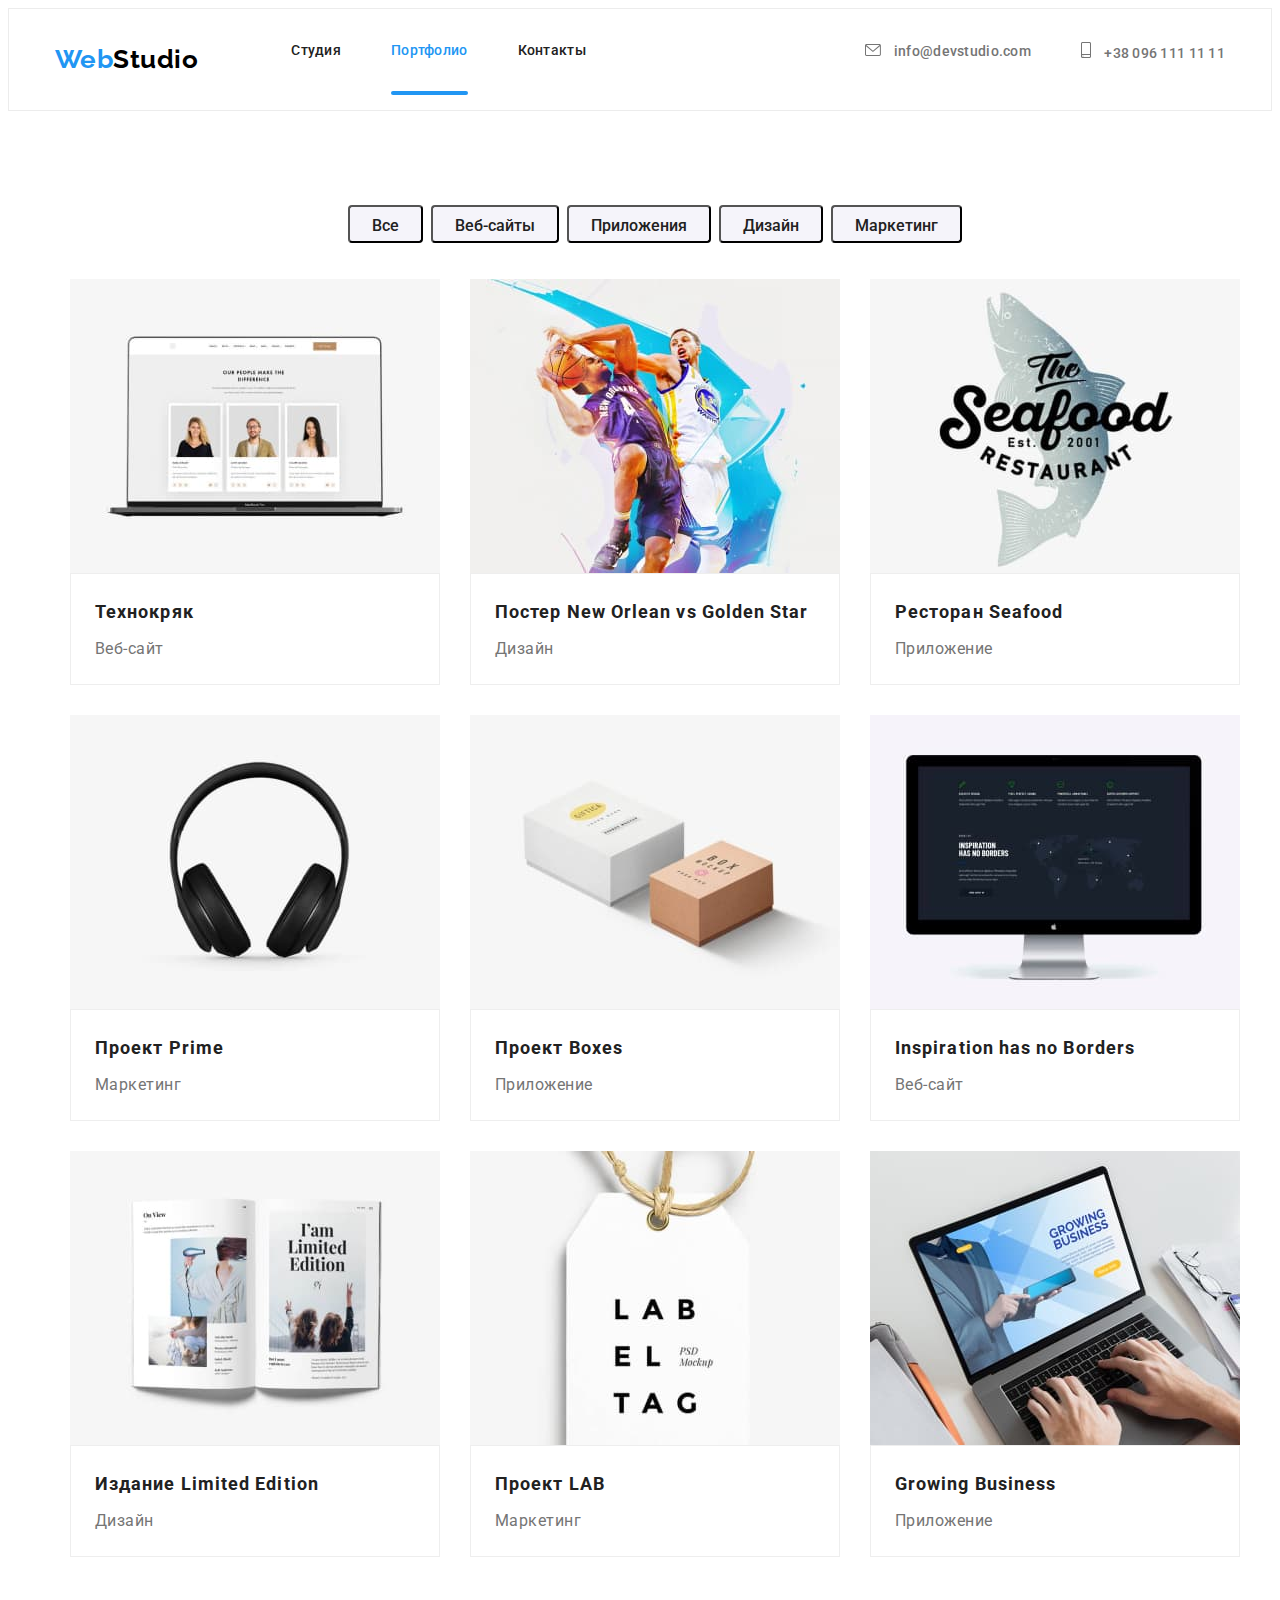
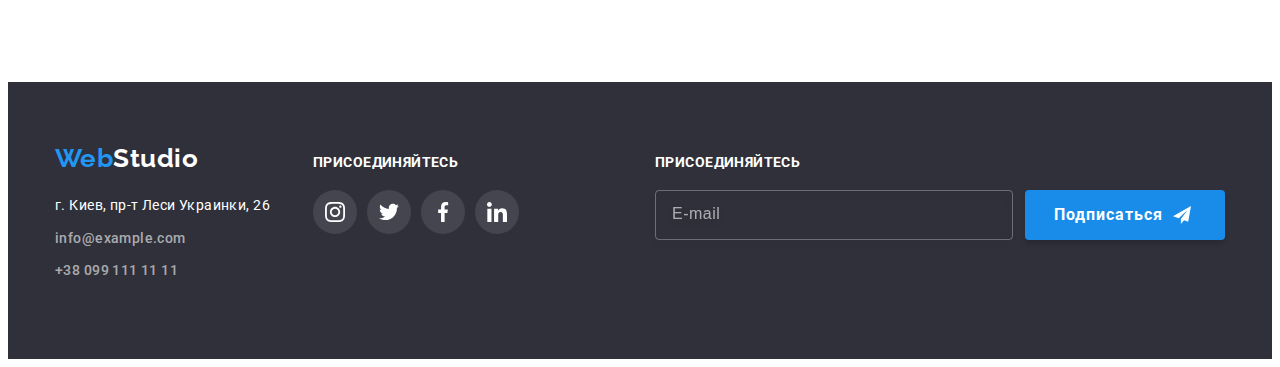
==== commit d36a3eea: "Footer complete" ====
--- a/portfolio.html
+++ b/portfolio.html
@@ -229,82 +229,75 @@
 
     <!-----------------------------------FOOTER--------------------------------------->
 
-        <!-- <footer class="footer">
-
-            <div class="container footer-box">
-                <div>
-                    <a href="./index.html" class="logo">
-                        <span class="logo__accent">Web</span><span class="logo__footer">Studio</span>
-                    </a>
-
-                    <address>
-                        <ul class="footer-nav list">
-                            <li class="address-link">
-                                <a href="г.Киев,пр-тЛесиУкраинки,26" class="link-office">г. Киев, пр-т Леси Украинки, 26</a>
-                            </li>
-                            <li class="address-link">
-                                <a href="info@example.com" class="link-contact">info@example.com</a>
-                            </li>
-                            <li class="address-link">
-                                <a href="+380991111111" class="link-contact">+38 099 111 11 11</a>
-                            </li>
-                        </ul>
-                    </address>
-                </div>
-
-                <div class="footer-link">
-                    <h4 class="footer-text">Присоединяйтесь</h4>
-                    <ul class="footer-social list">
-                        <li class="footer-social__item">
-                            <a href="instagram" class="footer-social__link">
-                                <svg class="icon-social" width="20" height="20">
-                                    <use href="./images/icons.svg#icon-instagram"></use>
-                                </svg>
-                            </a>
-                        </li>
-                        <li class="footer-social__item">
-                            <a href="twitter" class="footer-social__link">
-                                <svg class="footer-icon-social" width="20" height="20">
-                                    <use href="./images/icons.svg#icon-twitter"></use>
-                                </svg>
-                            </a>
-                        </li>
-                        <li class="footer-social__item">
-                            <a href="facebook" class="footer-social__link">
-                                <svg class="footer-icon-social" width="20" height="20">
-                                    <use href="./images/icons.svg#icon-facebook"></use>
-                                </svg>
-                            </a>
-                        </li>
-                        <li class="footer-social__item">
-                            <a href="linkedin" class="footer-social__link">
-                                <svg class="footer-icon-social" width="20" height="20">
-                                    <use href="./images/icons.svg#icon-linkedin"></use>
-                                </svg>
-                            </a>
-                        </li>
-                    </ul>
-                </div>
-                <div class="subscribe">
-                    <h4 class="footer-text">Присоединяйтесь</h4>
-                    <form class="footer-form">
-                        <div class="footer-field">
-                            <label class="footer-label" for="user-check-email"></label>
-                            <div class="footer-input-wrapper">
-                                <input type="text" class="footer-input" name="user-check-email" placeholder="E-mail" required
-                                    minlength="5" title="" id="user-check-email">
-
-
-                                <input type="submit" value="Подписаться" class="footer-btn" name="icon-footer">
-                                <svg class="footer-icon" width="18" height="18">
-                                    <use href="./images/icons.svg#icon-plane"></use>
-                                </svg>
-                            </div>
-                        </div>
-                    </form>
-                </div>
-            </div>
-        </footer> -->
-    </body>
+                <footer class="footer">
+
+                    <div class="container footer-box">
+                        <div>
+                            <a href="./index.html" class="logo">
+                                <span class="logo__accent">Web</span><span class="logo__footer">Studio</span>
+                            </a>
+
+                            <address>
+                                <ul class="footer-nav list">
+                                    <li class="address-link">
+                                        <a href="г.Киев,пр-тЛесиУкраинки,26" class="link-office">г. Киев, пр-т Леси Украинки, 26</a>
+                                    </li>
+                                    <li class="address-link">
+                                        <a href="info@example.com" class="link-contact">info@example.com</a>
+                                    </li>
+                                    <li class="address-link">
+                                        <a href="+380991111111" class="link-contact">+38 099 111 11 11</a>
+                                    </li>
+                                </ul>
+                            </address>
+                        </div>
+
+                        <div class="footer-link">
+                            <h4 class="footer-text">Присоединяйтесь</h4>
+                            <ul class="footer-social list">
+                                <li class="footer-social__item">
+                                    <a href="instagram" class="footer-social__link">
+                                        <svg class="icon-social" width="20" height="20">
+                                            <use href="./images/icons.svg#icon-instagram"></use>
+                                        </svg>
+                                    </a>
+                                </li>
+                                <li class="footer-social__item">
+                                    <a href="twitter" class="footer-social__link">
+                                        <svg class="footer-icon-social" width="20" height="20">
+                                            <use href="./images/icons.svg#icon-twitter"></use>
+                                        </svg>
+                                    </a>
+                                </li>
+                                <li class="footer-social__item">
+                                    <a href="facebook" class="footer-social__link">
+                                        <svg class="footer-icon-social" width="20" height="20">
+                                            <use href="./images/icons.svg#icon-facebook"></use>
+                                        </svg>
+                                    </a>
+                                </li>
+                                <li class="footer-social__item">
+                                    <a href="linkedin" class="footer-social__link">
+                                        <svg class="footer-icon-social" width="20" height="20">
+                                            <use href="./images/icons.svg#icon-linkedin"></use>
+                                        </svg>
+                                    </a>
+                                </li>
+                            </ul>
+                        </div>
+                        <div class="subscribe">
+                            <h4 class="footer-text">Присоединяйтесь</h4>
+                            <form class="footer-form">
+                                <input type="email" name="email" id="email" placeholder="E-mail" class="footer-input" />
+                                <button type="submit" class="button footer-btn">Подписаться
+                                    <svg class="footer-icon" width="18" height="18">
+                                        <use href="./images/icons.svg#icon-plane"></use>
+                                    </svg>
+                                </button>
+                            </form>
+                        </div>
+                    </div>
+                </footer>
+                </body>
 
     </html>--- a/css/main.min.css
+++ b/css/main.min.css
@@ -1,2 +1,2 @@
-body{background-color:var(--primary-bg-color);color:var(--primary-text-color);font-family:Roboto, sans-serif;letter-spacing:0.03em}.list{list-style:none;margin-top:0}html{box-sizing:border-box}*,*::before,::after{box-sizing:inherit}.footer-btn{color:var(--button-text-color);background-color:#188CE8;cursor:pointer;font-family:inherit;margin-left:12px;padding-left:29px;padding-right:62px;font-weight:bold;font-size:16px;line-height:1.87;letter-spacing:0.06em;width:200px;height:50px;box-shadow:0px 4px 4px rgba(0,0,0,0.15);border-radius:4px;border:none;transition:color 250ms cubic-bezier(0.4, 0, 0.2, 1)}.main-btn{display:flex;justify-content:center;align-items:center;color:var(--button-text-color);background-color:#188CE8;cursor:pointer;font-family:inherit;margin:0 auto;font-weight:bold;font-size:16px;line-height:1.87;letter-spacing:0.06em;width:200px;height:50px;box-shadow:0px 4px 4px rgba(0,0,0,0.15);border-radius:4px;border:none;transition:color 250ms cubic-bezier(0.4, 0, 0.2, 1)}.main-btn:hover,.main-btn:focus{color:var(--primary-bg-color)}.container{width:100%;padding-left:15px;padding-right:15px;margin-left:auto;margin-right:auto}@media screen and (min-width: 480px){.container{width:480px}}@media screen and (min-width: 768px){.container{width:768px}}@media screen and (min-width: 1200px){.container{width:1200px}}.logo{font-family:Raleway, sans-serif;font-weight:bold;font-size:26px;line-height:1.19;text-decoration:none}.logo__accent{color:var(--accent-color)}.logo__second{color:var(--logo-color-header)}.logo__footer{color:var(--logo-color-footer)}.modal{margin-bottom:10px}.modal__label{display:block;margin-bottom:4px;font-size:12px;line-height:1.17;letter-spacing:0.01em;color:var(--primary-text-color)}.modal__wrapper{position:relative}.modal__input{width:100%;height:40px;padding-left:42px;padding-right:10px;border:1px solid rgba(33,33,33,0.2);box-sizing:border-box;border-radius:4px;background-color:transparent;cursor:pointer}.modal__text{position:relative;display:block;line-height:20px;padding-left:40px;cursor:pointer;font-size:14px;line-height:1.71px;letter-spacing:0.03em;color:var(--primary-text-color)}.modal__text span{width:15px;height:15px;border:2px solid #303030;border-radius:2px;margin-right:5px;display:flex;align-items:center;justify-content:center}.modal__agreement{color:var(--accent-color);text-decoration-color:none}.modal-title{font-weight:bold;font-size:20px;line-height:1.15;text-align:center;letter-spacing:0.03em;margin:0 0 12px 0;color:var(--title-text-color)}.modal-close{position:absolute;display:flex;justify-content:center;align-items:center;top:10px;right:10px;border:1px solid #999999;border-radius:50%;background-color:transparent;width:30px;height:30px;cursor:pointer}.modal-close:hover .modal-close__icon{fill:var(--accent-color)}.modal-close__icon{fill:var(--logo-color-header)}.modal__input::placeholder{font-size:12px;line-height:1.17;letter-spacing:0.01em;color:rgba(117,117,117,0.5)}.modal__input:focus{border-color:var(--accent-color)}.modal__input:focus+.modal__icon{fill:var(--accent-color)}.modal__icon{position:absolute;left:12px;top:50%;transform:translateY(-50%);fill:var(--title-text-color);cursor:pointer}.modal__textarea{width:100%;height:120px;padding:12px 16px;resize:none;outline:none;border:1px solid rgba(33,33,33,0.2);border-radius:4px}.modal__check{position:relative;display:block;width:0;height:0}.modal__check::before{content:'';position:absolute;width:20px;height:20px;display:block;cursor:pointer;border:1px solid #888888;border-radius:3px}.modal__check:checked::before{background:#2196F3 url(../images/checked.svg) center no-repeat}.modal__check:checked+.modal__text span{background-color:var(--accent-color);border:none}.modal__check:checked+.modal__text svg{fill:#ffffff}.modal-section{position:absolute;top:50%;left:50%;transform:translate(-50%, -50%);height:581px;width:528px;padding:40px;box-shadow:0px 1px 3px rgba(0,0,0,0.12),0px 1px 1px rgba(0,0,0,0.14),0px 2px 1px rgba(0,0,0,0.2);border-radius:4px;background-color:var(--primary-bg-color)}.check-btn{margin-top:16px}.filter-title{position:absolute;white-space:nowrap;width:1px;height:1px;overflow:hidden;border:0;padding:0;clip:rect(0 0 0 0);clip-path:inset(50%);margin:-1px}.filter{padding-left:0;justify-content:center;margin-bottom:50px;transition:fill 250ms cubic-bezier(0.4, 0, 0.2, 1),background-color 250ms cubic-bezier(0.4, 0, 0.2, 1)}@media screen and (min-width: 480px){.filter{display:inline}}@media screen and (min-width: 768px){.filter{display:flex;flex-wrap:wrap;margin-bottom:21px}}.filter .filter__btn:hover,.filter .filter__btn:focus{color:var(--button-text-color);background-color:var(--accent-color)}.filter__item:not(:last-child){margin-right:8px}.filter__btn{color:var(--title-text-color);background-color:var(--potfolio-bg-color);cursor:pointer;font-family:inherit;font-weight:500;font-size:16px;line-height:1.62;min-width:73px;height:38px;padding:6px 22px;border-radius:4px;transition:box-shadow 250ms cubic-bezier(0.4, 0, 0.2, 1),background-color 250ms cubic-bezier(0.4, 0, 0.2, 1)}.filter__btn:hover{box-shadow:0px 3px 1px rgba(0,0,0,0.1),0px 1px 2px rgba(0,0,0,0.08),0px 2px 2px rgba(0,0,0,0.12);border-radius:4px}.social{display:flex;justify-content:center;padding-left:0;margin-top:16px}.social .social-item__link{display:flex;height:44px;width:44px;border-radius:50%;align-items:center;justify-content:center;fill:#AFB1B8;transition:fill 250ms cubic-bezier(0.4, 0, 0.2, 1),background-color 250ms cubic-bezier(0.4, 0, 0.2, 1)}.social .social-item__link:hover,.social .social-item__link:focus{background-color:var(--accent-color);fill:var(--primary-bg-color);opacity:1}.social-item:not(:last-child){margin-right:10px}.footer-link{margin-left:70px}.footer-text{font-size:14px;line-height:1.143;letter-spacing:0.03em;text-transform:uppercase;margin-top:12px;margin-bottom:20px;color:var(--hero-text-color)}.footer-social{display:flex;justify-content:center;padding-left:0;margin-top:16px}.footer-social__item:not(:last-child){margin-right:10px}.footer-social .footer-social__link{display:flex;height:44px;width:44px;border-radius:50%;align-items:center;justify-content:center;fill:var(--primary-bg-color);background:rgba(255,255,255,0.1);transition:background-color 250ms cubic-bezier(0.4, 0, 0.2, 1)}.footer-social .footer-social__link:hover,.footer-social .footer-social__link:focus{background-color:var(--accent-color)}.visually-hidden{position:absolute;white-space:nowrap;width:1px;height:1px;overflow:hidden;border:0;padding:0;clip:rect(0 0 0 0);clip-path:inset(50%);margin:-1px}:root{--primary-text-color: #757575;--title-text-color: #212121;--accent-color: #2196F3;--primary-bg-color: #FFFFFF;--fill-color: #2F303A;--logo-color-header: #000000;--logo-color-footer: #FFFFFF;--hero-text-color: #FFFFFF;--button-text-color: #FFFFFF;--potfolio-bg-color: #F5F4FA}.modal-close,.modal-close:hover .modal-close__icon,.modal-close__icon,.modal-close:visited,.modal-close:hover .modal-close__icon:visited,.modal-close__icon:visited{-webkit-transition:250ms ease-in-out;-moz-transition:250ms ease-in-out;-ms-transition:250ms ease-in-out;-o-transition:250ms ease-in-out;transition:250ms ease-in-out}.modal-close:hover,.modal-close:hover .modal-close__icon:hover,.modal-close__icon:hover,.modal-close:active,.modal-close:hover .modal-close__icon:active,.modal-close__icon:active{-webkit-transition:250ms ease-in-out;-moz-transition:250ms ease-in-out;-ms-transition:250ms ease-in-out;-o-transition:250ms ease-in-out;transition:250ms ease-in-out}.header{padding-top:24px;padding-bottom:25px;border:1px solid #ECECEC}.main-nav{display:flex;align-items:center}@media (max-width: 768px){.navigation{display:none}}.site-nav{display:flex;padding-left:93px}.site-nav__item{position:relative}.site-nav__item:not(:last-child){margin-right:50px}.site-nav__item{position:relative}.current::after{content:'';position:absolute;left:0;bottom:-26px;display:block;width:100%;height:4px;border-radius:2px;background:var(--accent-color)}.current-link::after:hover,.current-link::after:hover{background:#2196F3}@media (max-width: 768px){.contact-block{display:none}}@media screen and (min-width: 768px){.contact-block{width:768px}}@media screen and (min-width: 1200px){.contact-block{display:flex;margin-left:auto}}.contacts{margin-left:auto;align-items:center;justify-content:center}.contacts__icon{margin-right:10px}@media screen and (min-width: 1200px){.contacts{display:flex}.contacts .site-nav__item-one{margin-right:50px}}.site-nav .site-nav__link{display:flex;padding-top:10px;padding-bottom:10px;color:var(--title-text-color);font-weight:500;font-size:14px;line-height:1.14;letter-spacing:0.02em;text-decoration:none;transition:color 250ms cubic-bezier(0.4, 0, 0.2, 1)}.site-nav .site-nav__link:hover,.site-nav .site-nav__link:focus{color:var(--accent-color)}.site-nav .site-nav__link.current{color:var(--accent-color)}.contacts,.contacts__link,.link-contact{color:var(--primary-text-color);fill:var(--primary-text-color);font-weight:500;font-size:14px;line-height:1.14;letter-spacing:0.02em;text-decoration:none;transition:fill 250ms cubic-bezier(0.4, 0, 0.2, 1),color 250ms cubic-bezier(0.4, 0, 0.2, 1)}.contacts .contacts__link:hover,.contacts .contacts__link:focus,.footer-nav .link-contact:hover,.footer-nav .link-contact:focus,.footer-nav .link-office:hover,.footer-nav .link-office:focus{color:var(--accent-color);fill:var(--accent-color)}.hero{background-color:var(--fill-color);align-items:center;justify-items:center;padding-top:200px;padding-bottom:200px}.main-background{height:600px;max-width:1600px;margin-right:auto;margin-left:auto;background-repeat:no-repeat;background-position:center;background-size:cover;background-image:linear-gradient(rgba(47,48,58,0.4), rgba(47,48,58,0.4)),url(../images/hero.jpg)}.hero-title{text-align:center;margin-top:0;margin-bottom:30px;margin-left:auto;margin-right:auto;max-width:696px;color:var(--hero-text-color);font-weight:900;font-size:44px;line-height:1.36;letter-spacing:0.06em;text-transform:uppercase}.backdrop{position:fixed;top:0;left:0;width:100%;height:100%;background-color:rgba(0,0,0,0.2);opacity:1;transition:opacity 250ms cubic-bezier(0.4, 0, 0.2, 1)}.backdrop.is-hidden{opacity:0;pointer-events:none}@media screen and (min-width: 480px){.featurs{padding-top:60px}}@media screen and (min-width: 1200px){.featurs{padding-top:94px}}.feature{padding-left:0;justify-content:center}@media screen and (min-width: 480px){.feature{display:flex;flex-wrap:wrap}}@media screen and (min-width: 1200px){.feature{flex-wrap:nowrap}}@media screen and (min-width: 480px){.feature__list{width:450px}}@media screen and (min-width: 768px){.feature__list{width:calc((100% - 4 * 15px) / 3);margin:15px}}@media screen and (min-width: 1200px){.feature__list{width:calc((100% - 8 * 15px) / 4);margin:15px}.feature__list .team .team__member:not(:last-child){margin-right:30px}}.feature__list:not(:last-child){margin-right:30px}.feature__icon{height:70px;width:70px}.featur-title{margin-top:0;margin-bottom:10px;color:var(--title-text-color);font-weight:bold;font-size:14px;line-height:1.14;text-transform:uppercase}.feature-text{font-size:14px;line-height:1.71;letter-spacing:0.03em;color:var(--primary-text-color)}.feature__link{display:flex;justify-content:center;align-items:center;margin-bottom:30px;background:#F5F4FA;border-radius:4px;height:120px}.main-project{padding-top:94px;padding-bottom:94px}@media (max-width: 1199px){.main-project{display:none}}.client-title,.section-title{color:var(--title-text-color);font-weight:bold;font-size:36px;line-height:1.16;margin-top:0;margin-bottom:50px;text-align:center}.works{display:flex;justify-content:center;padding-left:0;padding-right:0;margin-right:0}.works__link{position:relative;align-items:center}.works .works__link:not(:last-child){margin-right:30px}.works__text{position:absolute;width:100%;height:70px;left:0;bottom:0;background:rgba(47,48,58,0.8)}.works__text__title{font-weight:bold;font-size:14px;line-height:1.142;letter-spacing:0.03em;text-align:center;margin-top:27px;margin-bottom:27px;text-transform:uppercase;color:var(--logo-color-footer)}.team-section{background-color:var(--potfolio-bg-color);padding-top:60px;padding-bottom:60px}.team{justify-content:center;padding-left:0;padding-right:0;margin-left:auto;margin-right:auto}@media screen and (min-width: 768px){.team{display:flex;flex-wrap:wrap}}@media screen and (min-width: 1200px){.team{width:1200px}}@media screen and (min-width: 480px){.team__member{margin-bottom:30px}}@media screen and (min-width: 768px){.team__member{width:calc((100% - 4 * 15px) / 2);margin:15px}}@media screen and (min-width: 1200px){.team__member{width:calc((100% - 8 * 15px) / 4);margin:15px}.team__member .team .team__member:not(:last-child){margin-right:30px}}.team__member{background-color:var(--primary-bg-color);box-shadow:0px 1px 3px rgba(0,0,0,0.12),0px 1px 1px rgba(0,0,0,0.14),0px 2px 1px rgba(0,0,0,0.2);border-radius:0px 0px 4px 4px}img{display:block;width:100%;height:auto}.team__item{text-align:center;padding-top:30px;padding-bottom:30px}.name{margin-top:0;margin-bottom:10px;color:var(--title-text-color);font-weight:500;font-size:16px;line-height:1.87}.position{padding-bottom:0;margin-top:0;margin-bottom:0;color:var(--primary-text-color);font-size:16px;line-height:1.87}.team-title{color:var(--title-text-color);font-weight:bold;font-size:36px;line-height:1.16;text-align:center;margin-top:0;margin-bottom:50px}@media screen and (min-width: 480px){.client-section{padding-top:60px;padding-bottom:45px}}@media screen and (min-width: 1200px){.client-section{padding-top:94px;padding-bottom:94px}}@media screen and (min-width: 480px){.client-title{margin-bottom:15px}}.client-list{justify-content:center;padding-left:0;margin-top:15px}@media screen and (min-width: 480px){.client-list{display:flex;flex-wrap:wrap}}@media screen and (min-width: 480px){.client-list__item{width:calc((100% - 4 * 15px) / 2);margin:15px}}@media screen and (min-width: 768px){.client-list__item{width:calc((100% - 6 * 15px) / 3);margin:15px}}@media screen and (min-width: 1200px){.client-list__item{width:calc((100% - 12 * 15px) / 6);margin:15px}}.client-list__link{display:flex;height:92px;width:170px;border:1px solid #AFB1B8;box-sizing:border-box;border-radius:4px;align-items:center;justify-content:center;fill:#AFB1B8;transition:fill 250ms cubic-bezier(0.4, 0, 0.2, 1)}.client-list .client-list__link:hover,.client-list .client-list__link:focus{fill:var(--accent-color)}.footer{background-color:var(--fill-color);padding-top:60px;padding-bottom:60px}.footer-box{display:flex;align-items:center;align-items:baseline}.footer-nav{padding-top:20px;padding-left:0}.footer-nav .address-link:not(:last-child){margin-bottom:9px}.link-office{color:var(--logo-color-footer);text-decoration:none;font-size:14px;line-height:1.71;letter-spacing:0.03em;font-style:normal}.footer-nav .link-contact{color:rgba(255,255,255,0.6);text-decoration:none;font-size:14px;line-height:1.71;letter-spacing:0.03em;font-style:normal}.subscribe{margin-left:93px}.footer-text{font-size:14px;line-height:1.143;letter-spacing:0.03em;text-transform:uppercase;margin-top:12px;margin-bottom:20px;color:var(--hero-text-color)}.footer-input{width:358px;padding:15px 16px;color:var(--logo-color-footer);border:1px solid rgba(255,255,255,0.3);box-sizing:border-box;filter:drop-shadow(0px 4px 4px rgba(0,0,0,0.15));border-radius:4px;background:var(--fill-color)}.footer-input::placeholder{font-size:16px;line-height:1.25;align-items:center;letter-spacing:0.03em;color:rgba(255,255,255,0.6)}.footer-input-wrapper{position:relative}.footer-icon{position:absolute;top:13px;right:28px}@media screen and (min-width: 480px){.potfolio{padding-top:60px;padding-bottom:60px}}@media screen and (min-width: 1200px){.potfolio{padding-top:94px;padding-bottom:94px}}@media screen and (min-width: 480px){.filter{display:flex}}@media screen and (min-width: 768px){.filter{display:flex}}@media screen and (min-width: 1200px){.filter{width:1200px}}.project{padding-left:0}@media screen and (min-width: 768px){.project{display:flex;flex-wrap:wrap}}@media screen and (min-width: 1200px){.project{width:1200px}}.project-item{transition:box-shadow 250ms cubic-bezier(0.4, 0, 0.2, 1),background-color 250ms cubic-bezier(0.4, 0, 0.2, 1)}@media screen and (min-width: 480px){.project-item{margin-bottom:30px}}@media screen and (min-width: 768px){.project-item{width:calc((100% - 4 * 15px) / 2);margin:15px}}@media screen and (min-width: 1200px){.project-item{width:calc((100% - 6 * 15px) / 3);margin:15px}.project-item .team .team__member:not(:last-child){margin-right:30px}}.project-item__thumb{position:relative;overflow:hidden}.project-item:hover .project-item__overlay{transform:translateY(0);background:rgba(33,150,243,0.9);opacity:1}.project-item:hover{background:#FFFFFF;border:-1px solid #EEEEEE;box-sizing:border-box;box-shadow:0px 1px 1px rgba(0,0,0,0.12),0px 4px 4px rgba(0,0,0,0.06),1px 4px 6px rgba(0,0,0,0.16)}.project-item__overlay{font-size:18px;line-height:1.56;letter-spacing:0.03em;color:var(--hero-text-color);padding:63px 24px;position:absolute;width:100%;top:0;left:0;margin:0;transform:translateY(100%);transition:250ms cubic-bezier(0.4, 0, 0.2, 1);background:rgba(33,150,243,0.9);opacity:0}.project-item__description{padding:20px 24px;margin:0;border:1px solid #EEEEEE;background:var(--primary-bg-color)}.project-item__title{color:var(--title-text-color);font-weight:bold;font-size:18px;line-height:2;letter-spacing:0.06em;margin-top:0;margin-bottom:4px}.project-item__name{color:var(--primary-text-color);font-size:16px;line-height:1.87;margin-top:0;margin-bottom:0}img{display:block}
+body{background-color:var(--primary-bg-color);color:var(--primary-text-color);font-family:Roboto, sans-serif;letter-spacing:0.03em}.list{list-style:none;margin-top:0}html{box-sizing:border-box}*,*::before,::after{box-sizing:inherit}.footer-btn{color:var(--button-text-color);background-color:#188CE8;cursor:pointer;font-family:inherit;margin-left:12px;padding-left:29px;padding-right:62px;font-weight:bold;font-size:16px;line-height:1.87;letter-spacing:0.06em;width:200px;height:50px;box-shadow:0px 4px 4px rgba(0,0,0,0.15);border-radius:4px;border:none;transition:color 250ms cubic-bezier(0.4, 0, 0.2, 1)}.main-btn{display:flex;justify-content:center;align-items:center;color:var(--button-text-color);background-color:#188CE8;cursor:pointer;font-family:inherit;margin:0 auto;font-weight:bold;font-size:16px;line-height:1.87;letter-spacing:0.06em;width:200px;height:50px;box-shadow:0px 4px 4px rgba(0,0,0,0.15);border-radius:4px;border:none;transition:color 250ms cubic-bezier(0.4, 0, 0.2, 1)}.main-btn:hover,.main-btn:focus{color:var(--primary-bg-color)}.container{width:100%;padding-left:15px;padding-right:15px;margin-left:auto;margin-right:auto}@media screen and (min-width: 480px){.container{width:480px}}@media screen and (min-width: 768px){.container{width:768px}}@media screen and (min-width: 1200px){.container{width:1200px}}.logo{font-family:Raleway, sans-serif;font-weight:bold;font-size:26px;line-height:1.19;text-decoration:none}.logo__accent{color:var(--accent-color)}.logo__second{color:var(--logo-color-header)}.logo__footer{color:var(--logo-color-footer)}.modal{margin-bottom:10px}.modal__label{display:block;margin-bottom:4px;font-size:12px;line-height:1.17;letter-spacing:0.01em;color:var(--primary-text-color)}.modal__wrapper{position:relative}.modal__input{width:100%;height:40px;padding-left:42px;padding-right:10px;border:1px solid rgba(33,33,33,0.2);box-sizing:border-box;border-radius:4px;background-color:transparent;cursor:pointer}.modal__text{position:relative;display:block;line-height:20px;padding-left:40px;cursor:pointer;font-size:14px;line-height:1.71px;letter-spacing:0.03em;color:var(--primary-text-color)}.modal__text span{width:15px;height:15px;border:2px solid #303030;border-radius:2px;margin-right:5px;display:flex;align-items:center;justify-content:center}.modal__agreement{color:var(--accent-color);text-decoration-color:none}.modal-title{font-weight:bold;font-size:20px;line-height:1.15;text-align:center;letter-spacing:0.03em;margin:0 0 12px 0;color:var(--title-text-color)}.modal-close{position:absolute;display:flex;justify-content:center;align-items:center;top:10px;right:10px;border:1px solid #999999;border-radius:50%;background-color:transparent;width:30px;height:30px;cursor:pointer}.modal-close:hover .modal-close__icon{fill:var(--accent-color)}.modal-close__icon{fill:var(--logo-color-header)}.modal__input::placeholder{font-size:12px;line-height:1.17;letter-spacing:0.01em;color:rgba(117,117,117,0.5)}.modal__input:focus{border-color:var(--accent-color)}.modal__input:focus+.modal__icon{fill:var(--accent-color)}.modal__icon{position:absolute;left:12px;top:50%;transform:translateY(-50%);fill:var(--title-text-color);cursor:pointer}.modal__textarea{width:100%;height:120px;padding:12px 16px;resize:none;outline:none;border:1px solid rgba(33,33,33,0.2);border-radius:4px}.modal__check{position:relative;display:block;width:0;height:0}.modal__check::before{content:'';position:absolute;width:20px;height:20px;display:block;cursor:pointer;border:1px solid #888888;border-radius:3px}.modal__check:checked::before{background:#2196F3 url(../images/checked.svg) center no-repeat}.modal__check:checked+.modal__text span{background-color:var(--accent-color);border:none}.modal__check:checked+.modal__text svg{fill:#ffffff}.modal-section{position:absolute;top:50%;left:50%;transform:translate(-50%, -50%);height:581px;width:528px;padding:40px;box-shadow:0px 1px 3px rgba(0,0,0,0.12),0px 1px 1px rgba(0,0,0,0.14),0px 2px 1px rgba(0,0,0,0.2);border-radius:4px;background-color:var(--primary-bg-color)}.check-btn{margin-top:16px}.filter-title{position:absolute;white-space:nowrap;width:1px;height:1px;overflow:hidden;border:0;padding:0;clip:rect(0 0 0 0);clip-path:inset(50%);margin:-1px}.filter{padding-left:0;justify-content:center;margin-bottom:50px;transition:fill 250ms cubic-bezier(0.4, 0, 0.2, 1),background-color 250ms cubic-bezier(0.4, 0, 0.2, 1)}@media screen and (min-width: 480px){.filter{display:inline}}@media screen and (min-width: 768px){.filter{display:flex;flex-wrap:wrap;margin-bottom:21px}}.filter .filter__btn:hover,.filter .filter__btn:focus{color:var(--button-text-color);background-color:var(--accent-color)}.filter__item:not(:last-child){margin-right:8px}.filter__btn{color:var(--title-text-color);background-color:var(--potfolio-bg-color);cursor:pointer;font-family:inherit;font-weight:500;font-size:16px;line-height:1.62;min-width:73px;height:38px;padding:6px 22px;border-radius:4px;transition:box-shadow 250ms cubic-bezier(0.4, 0, 0.2, 1),background-color 250ms cubic-bezier(0.4, 0, 0.2, 1)}.filter__btn:hover{box-shadow:0px 3px 1px rgba(0,0,0,0.1),0px 1px 2px rgba(0,0,0,0.08),0px 2px 2px rgba(0,0,0,0.12);border-radius:4px}.social{display:flex;justify-content:center;padding-left:0;margin-top:16px}.social .social-item__link{display:flex;height:44px;width:44px;border-radius:50%;align-items:center;justify-content:center;fill:#AFB1B8;transition:fill 250ms cubic-bezier(0.4, 0, 0.2, 1),background-color 250ms cubic-bezier(0.4, 0, 0.2, 1)}.social .social-item__link:hover,.social .social-item__link:focus{background-color:var(--accent-color);fill:var(--primary-bg-color);opacity:1}.social-item:not(:last-child){margin-right:10px}.footer-link{margin-left:70px}.footer-text{font-size:14px;line-height:1.143;letter-spacing:0.03em;text-transform:uppercase;margin-top:12px;margin-bottom:20px;color:var(--hero-text-color)}.footer-social{display:flex;justify-content:center;padding-left:0;margin-top:16px}.footer-social__item:not(:last-child){margin-right:10px}.footer-social .footer-social__link{display:flex;height:44px;width:44px;border-radius:50%;align-items:center;justify-content:center;fill:var(--primary-bg-color);background:rgba(255,255,255,0.1);transition:background-color 250ms cubic-bezier(0.4, 0, 0.2, 1)}.footer-social .footer-social__link:hover,.footer-social .footer-social__link:focus{background-color:var(--accent-color)}.visually-hidden{position:absolute;white-space:nowrap;width:1px;height:1px;overflow:hidden;border:0;padding:0;clip:rect(0 0 0 0);clip-path:inset(50%);margin:-1px}:root{--primary-text-color: #757575;--title-text-color: #212121;--accent-color: #2196F3;--primary-bg-color: #FFFFFF;--fill-color: #2F303A;--logo-color-header: #000000;--logo-color-footer: #FFFFFF;--hero-text-color: #FFFFFF;--button-text-color: #FFFFFF;--potfolio-bg-color: #F5F4FA}.modal-close,.modal-close:hover .modal-close__icon,.modal-close__icon,.modal-close:visited,.modal-close:hover .modal-close__icon:visited,.modal-close__icon:visited{-webkit-transition:250ms ease-in-out;-moz-transition:250ms ease-in-out;-ms-transition:250ms ease-in-out;-o-transition:250ms ease-in-out;transition:250ms ease-in-out}.modal-close:hover,.modal-close:hover .modal-close__icon:hover,.modal-close__icon:hover,.modal-close:active,.modal-close:hover .modal-close__icon:active,.modal-close__icon:active{-webkit-transition:250ms ease-in-out;-moz-transition:250ms ease-in-out;-ms-transition:250ms ease-in-out;-o-transition:250ms ease-in-out;transition:250ms ease-in-out}.header{padding-top:24px;padding-bottom:25px;border:1px solid #ECECEC}.main-nav{display:flex;align-items:center}@media (max-width: 768px){.navigation{display:none}}.site-nav{display:flex;padding-left:93px}.site-nav__item{position:relative}.site-nav__item:not(:last-child){margin-right:50px}.site-nav__item{position:relative}.current::after{content:'';position:absolute;left:0;bottom:-26px;display:block;width:100%;height:4px;border-radius:2px;background:var(--accent-color)}.current-link::after:hover,.current-link::after:hover{background:#2196F3}@media (max-width: 768px){.contact-block{display:none}}@media screen and (min-width: 768px){.contact-block{width:768px}}@media screen and (min-width: 1200px){.contact-block{display:flex;margin-left:auto}}.contacts{margin-left:auto;align-items:center;justify-content:center}.contacts__icon{margin-right:10px}@media screen and (min-width: 1200px){.contacts{display:flex}.contacts .site-nav__item-one{margin-right:50px}}.site-nav .site-nav__link{display:flex;padding-top:10px;padding-bottom:10px;color:var(--title-text-color);font-weight:500;font-size:14px;line-height:1.14;letter-spacing:0.02em;text-decoration:none;transition:color 250ms cubic-bezier(0.4, 0, 0.2, 1)}.site-nav .site-nav__link:hover,.site-nav .site-nav__link:focus{color:var(--accent-color)}.site-nav .site-nav__link.current{color:var(--accent-color)}.contacts,.contacts__link,.link-contact{color:var(--primary-text-color);fill:var(--primary-text-color);font-weight:500;font-size:14px;line-height:1.14;letter-spacing:0.02em;text-decoration:none;transition:fill 250ms cubic-bezier(0.4, 0, 0.2, 1),color 250ms cubic-bezier(0.4, 0, 0.2, 1)}.contacts .contacts__link:hover,.contacts .contacts__link:focus,.footer-nav .link-contact:hover,.footer-nav .link-contact:focus,.footer-nav .link-office:hover,.footer-nav .link-office:focus{color:var(--accent-color);fill:var(--accent-color)}.hero{background-color:var(--fill-color);align-items:center;justify-items:center;padding-top:200px;padding-bottom:200px}.main-background{height:600px;max-width:1600px;margin-right:auto;margin-left:auto;background-repeat:no-repeat;background-position:center;background-size:cover;background-image:linear-gradient(rgba(47,48,58,0.4), rgba(47,48,58,0.4)),url(../images/hero.jpg)}.hero-title{text-align:center;margin-top:0;margin-bottom:30px;margin-left:auto;margin-right:auto;max-width:696px;color:var(--hero-text-color);font-weight:900;font-size:44px;line-height:1.36;letter-spacing:0.06em;text-transform:uppercase}.backdrop{position:fixed;top:0;left:0;width:100%;height:100%;background-color:rgba(0,0,0,0.2);opacity:1;transition:opacity 250ms cubic-bezier(0.4, 0, 0.2, 1)}.backdrop.is-hidden{opacity:0;pointer-events:none}@media screen and (min-width: 480px){.featurs{padding-top:60px}}@media screen and (min-width: 1200px){.featurs{padding-top:94px}}.feature{padding-left:0;justify-content:center}@media screen and (min-width: 480px){.feature{display:flex;flex-wrap:wrap}}@media screen and (min-width: 1200px){.feature{flex-wrap:nowrap}}@media screen and (min-width: 480px){.feature__list{width:450px}}@media screen and (min-width: 768px){.feature__list{width:calc((100% - 4 * 15px) / 3);margin:15px}}@media screen and (min-width: 1200px){.feature__list{width:calc((100% - 8 * 15px) / 4);margin:15px}.feature__list .team .team__member:not(:last-child){margin-right:30px}}.feature__list:not(:last-child){margin-right:30px}.feature__icon{height:70px;width:70px}.featur-title{margin-top:0;margin-bottom:10px;color:var(--title-text-color);font-weight:bold;font-size:14px;line-height:1.14;text-transform:uppercase}.feature-text{font-size:14px;line-height:1.71;letter-spacing:0.03em;color:var(--primary-text-color)}.feature__link{display:flex;justify-content:center;align-items:center;margin-bottom:30px;background:#F5F4FA;border-radius:4px;height:120px}.main-project{padding-top:94px;padding-bottom:94px}@media (max-width: 1199px){.main-project{display:none}}.client-title,.section-title{color:var(--title-text-color);font-weight:bold;font-size:36px;line-height:1.16;margin-top:0;margin-bottom:50px;text-align:center}.works{display:flex;justify-content:center;padding-left:0;padding-right:0;margin-right:0}.works__link{position:relative;align-items:center}.works .works__link:not(:last-child){margin-right:30px}.works__text{position:absolute;width:100%;height:70px;left:0;bottom:0;background:rgba(47,48,58,0.8)}.works__text__title{font-weight:bold;font-size:14px;line-height:1.142;letter-spacing:0.03em;text-align:center;margin-top:27px;margin-bottom:27px;text-transform:uppercase;color:var(--logo-color-footer)}.team-section{background-color:var(--potfolio-bg-color);padding-top:60px;padding-bottom:60px}.team{justify-content:center;padding-left:0;padding-right:0;margin-left:auto;margin-right:auto}@media screen and (min-width: 768px){.team{display:flex;flex-wrap:wrap}}@media screen and (min-width: 1200px){.team{width:1200px}}@media screen and (min-width: 480px){.team__member{margin-bottom:30px}}@media screen and (min-width: 768px){.team__member{width:calc((100% - 4 * 15px) / 2);margin:15px}}@media screen and (min-width: 1200px){.team__member{width:calc((100% - 8 * 15px) / 4);margin:15px}.team__member .team .team__member:not(:last-child){margin-right:30px}}.team__member{background-color:var(--primary-bg-color);box-shadow:0px 1px 3px rgba(0,0,0,0.12),0px 1px 1px rgba(0,0,0,0.14),0px 2px 1px rgba(0,0,0,0.2);border-radius:0px 0px 4px 4px}img{display:block;width:100%;height:auto}.team__item{text-align:center;padding-top:30px;padding-bottom:30px}.name{margin-top:0;margin-bottom:10px;color:var(--title-text-color);font-weight:500;font-size:16px;line-height:1.87}.position{padding-bottom:0;margin-top:0;margin-bottom:0;color:var(--primary-text-color);font-size:16px;line-height:1.87}.team-title{color:var(--title-text-color);font-weight:bold;font-size:36px;line-height:1.16;text-align:center;margin-top:0;margin-bottom:50px}@media screen and (min-width: 480px){.client-section{padding-top:60px;padding-bottom:45px}}@media screen and (min-width: 1200px){.client-section{padding-top:94px;padding-bottom:94px}}@media screen and (min-width: 480px){.client-title{margin-bottom:15px}}.client-list{justify-content:center;padding-left:0;margin-top:15px}@media screen and (min-width: 480px){.client-list{display:flex;flex-wrap:wrap}}@media screen and (min-width: 480px){.client-list__item{width:calc((100% - 4 * 15px) / 2);margin:15px}}@media screen and (min-width: 768px){.client-list__item{width:calc((100% - 6 * 15px) / 3);margin:15px}}@media screen and (min-width: 1200px){.client-list__item{width:calc((100% - 12 * 15px) / 6);margin:15px}}.client-list__link{display:flex;height:92px;width:170px;border:1px solid #AFB1B8;box-sizing:border-box;border-radius:4px;align-items:center;justify-content:center;fill:#AFB1B8;transition:fill 250ms cubic-bezier(0.4, 0, 0.2, 1)}.client-list .client-list__link:hover,.client-list .client-list__link:focus{fill:var(--accent-color)}.footer{background-color:var(--fill-color);padding-top:60px;padding-bottom:60px}.footer-box{display:block;text-align:center}@media screen and (min-width: 768px){.footer-box{display:flex;align-items:baseline;justify-content:space-around;flex-flow:wrap}}@media screen and (min-width: 1200px){.footer-box{text-align:left;display:flex;align-items:baseline;justify-content:space-between}}.footer-box .footer-left{margin-bottom:60px}@media screen and (min-width: 1200px){.footer-box .footer-left{margin-bottom:0px}}.logo-footer{padding-top:0;padding-bottom:0;margin-bottom:20px;margin-right:0;justify-content:center;align-content:center;text-align:center}@media screen and (min-width: 1200px){.logo-footer{text-align:left;align-content:flex-start;justify-content:flex-start}}.footer-link{margin:0}.footer-social{display:flex;align-items:center;justify-content:center;margin-bottom:72px}@media screen and (min-width: 768px){.footer-social{margin-bottom:102px}}@media screen and (min-width: 1200px){.footer-social{align-items:right;justify-content:flex-start;margin-bottom:0px}}.footer-social>li{width:44px;height:44px}.footer-social>li:not(:last-child){margin-right:10px}.footer-nav{padding-top:20px;padding-left:0}.footer-nav .address-link:not(:last-child){margin-bottom:9px}.link-office{color:var(--logo-color-footer);text-decoration:none;font-size:14px;line-height:1.71;letter-spacing:0.03em;font-style:normal}.footer-nav .link-contact{color:rgba(255,255,255,0.6);text-decoration:none;font-size:14px;line-height:1.71;letter-spacing:0.03em;font-style:normal}@media screen and (min-width: 480px){.subscribe{margin:0;display:block;margin-bottom:20px}}@media screen and (min-width: 1200px){.subscribe{margin-left:93px}}.footer-text{font-size:14px;line-height:1.143;letter-spacing:0.03em;text-transform:uppercase;margin-top:12px;margin-bottom:20px;color:var(--hero-text-color)}.footer-input{display:block;height:50px;margin:0 auto 20px;width:90%;border:1px solid rgba(255,255,255,0.3);filter:drop-shadow(0px 4px 4px rgba(0,0,0,0.15));border-radius:4px;background:transparent;padding-left:16px;color:rgba(255,255,255,0.6)}@media screen and (min-width: 768px){.footer-input{width:450px}}@media screen and (min-width: 1200px){.footer-input{width:358px;margin-right:12px;margin-bottom:0px}}.footer-input::placeholder{font-size:16px;line-height:1.25;align-items:center;letter-spacing:0.03em;color:rgba(255,255,255,0.6)}.footer-input-wrapper{position:relative}.footer-icon{fill:#ffffff;margin-left:10px}.footer-form{display:block;align-items:center}@media screen and (min-width: 1200px){.footer-form{display:flex}}.button.footer-btn{padding:10px 29px;display:flex;align-items:center;justify-content:center;margin:0 auto}@media screen and (min-width: 1200px){.button.footer-btn{justify-content:flex-start;margin:0px}}@media screen and (min-width: 480px){.potfolio{padding-top:60px;padding-bottom:60px}}@media screen and (min-width: 1200px){.potfolio{padding-top:94px;padding-bottom:94px}}@media screen and (min-width: 480px){.filter{display:flex}}@media screen and (min-width: 768px){.filter{display:flex}}@media screen and (min-width: 1200px){.filter{width:1200px}}.project{padding-left:0}@media screen and (min-width: 768px){.project{display:flex;flex-wrap:wrap}}@media screen and (min-width: 1200px){.project{width:1200px}}.project-item{transition:box-shadow 250ms cubic-bezier(0.4, 0, 0.2, 1),background-color 250ms cubic-bezier(0.4, 0, 0.2, 1)}@media screen and (min-width: 480px){.project-item{margin-bottom:30px}}@media screen and (min-width: 768px){.project-item{width:calc((100% - 4 * 15px) / 2);margin:15px}}@media screen and (min-width: 1200px){.project-item{width:calc((100% - 6 * 15px) / 3);margin:15px}.project-item .team .team__member:not(:last-child){margin-right:30px}}.project-item__thumb{position:relative;overflow:hidden}.project-item:hover .project-item__overlay{transform:translateY(0);background:rgba(33,150,243,0.9);opacity:1}.project-item:hover{background:#FFFFFF;border:-1px solid #EEEEEE;box-sizing:border-box;box-shadow:0px 1px 1px rgba(0,0,0,0.12),0px 4px 4px rgba(0,0,0,0.06),1px 4px 6px rgba(0,0,0,0.16)}.project-item__overlay{font-size:18px;line-height:1.56;letter-spacing:0.03em;color:var(--hero-text-color);padding:63px 24px;position:absolute;width:100%;top:0;left:0;margin:0;transform:translateY(100%);transition:250ms cubic-bezier(0.4, 0, 0.2, 1);background:rgba(33,150,243,0.9);opacity:0}.project-item__description{padding:20px 24px;margin:0;border:1px solid #EEEEEE;background:var(--primary-bg-color)}.project-item__title{color:var(--title-text-color);font-weight:bold;font-size:18px;line-height:2;letter-spacing:0.06em;margin-top:0;margin-bottom:4px}.project-item__name{color:var(--primary-text-color);font-size:16px;line-height:1.87;margin-top:0;margin-bottom:0}img{display:block}
 /*# sourceMappingURL=main.min.css.map */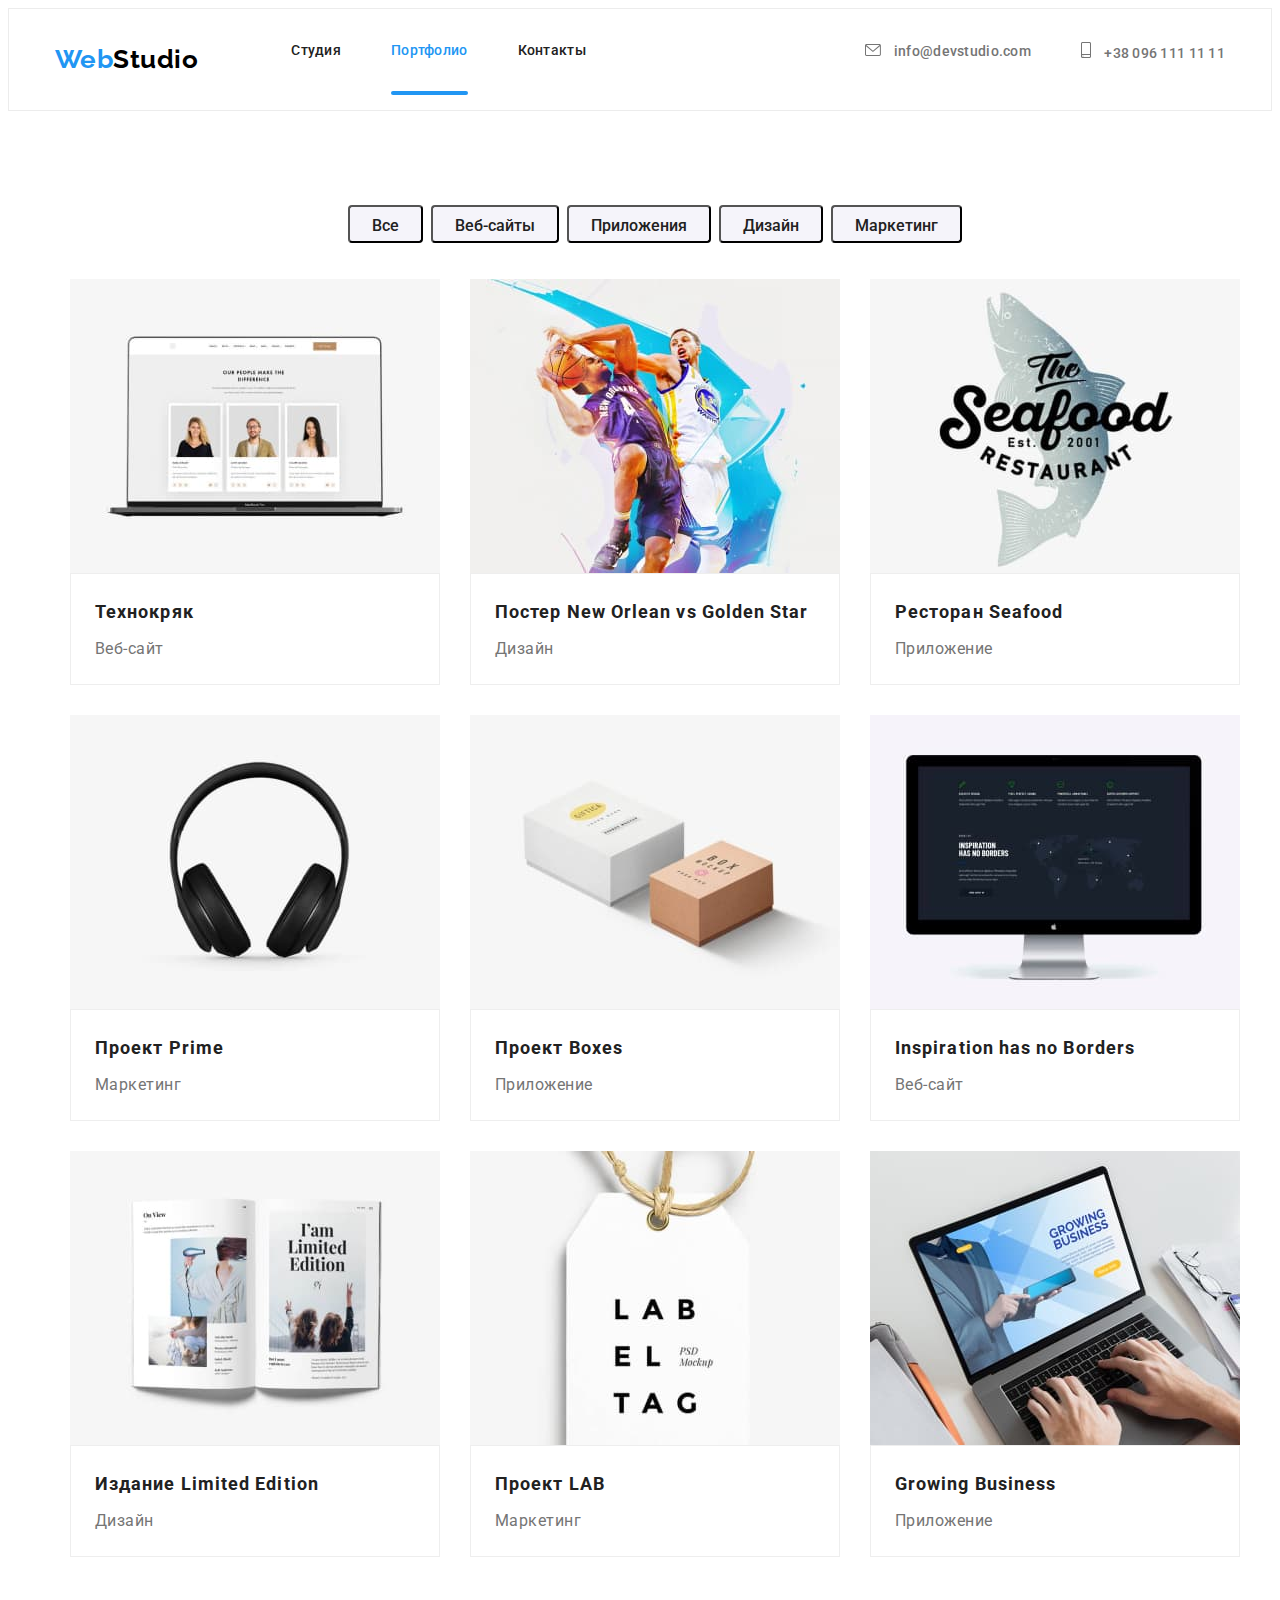
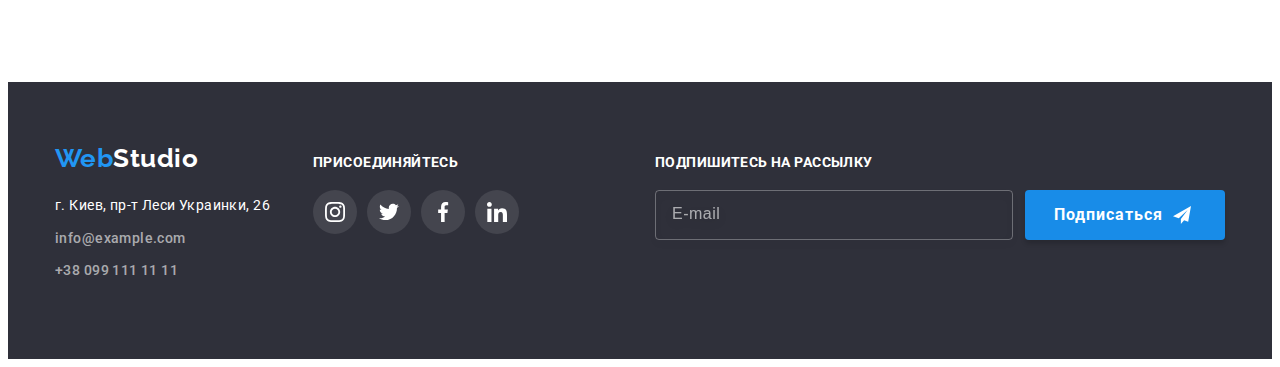
==== commit 58a3dbf8: "Поправил текст" ====
--- a/portfolio.html
+++ b/portfolio.html
@@ -286,7 +286,7 @@
                             </ul>
                         </div>
                         <div class="subscribe">
-                            <h4 class="footer-text">Присоединяйтесь</h4>
+                            <h4 class="footer-text">Подпишитесь на рассылку</h4>
                             <form class="footer-form">
                                 <input type="email" name="email" id="email" placeholder="E-mail" class="footer-input" />
                                 <button type="submit" class="button footer-btn">Подписаться
